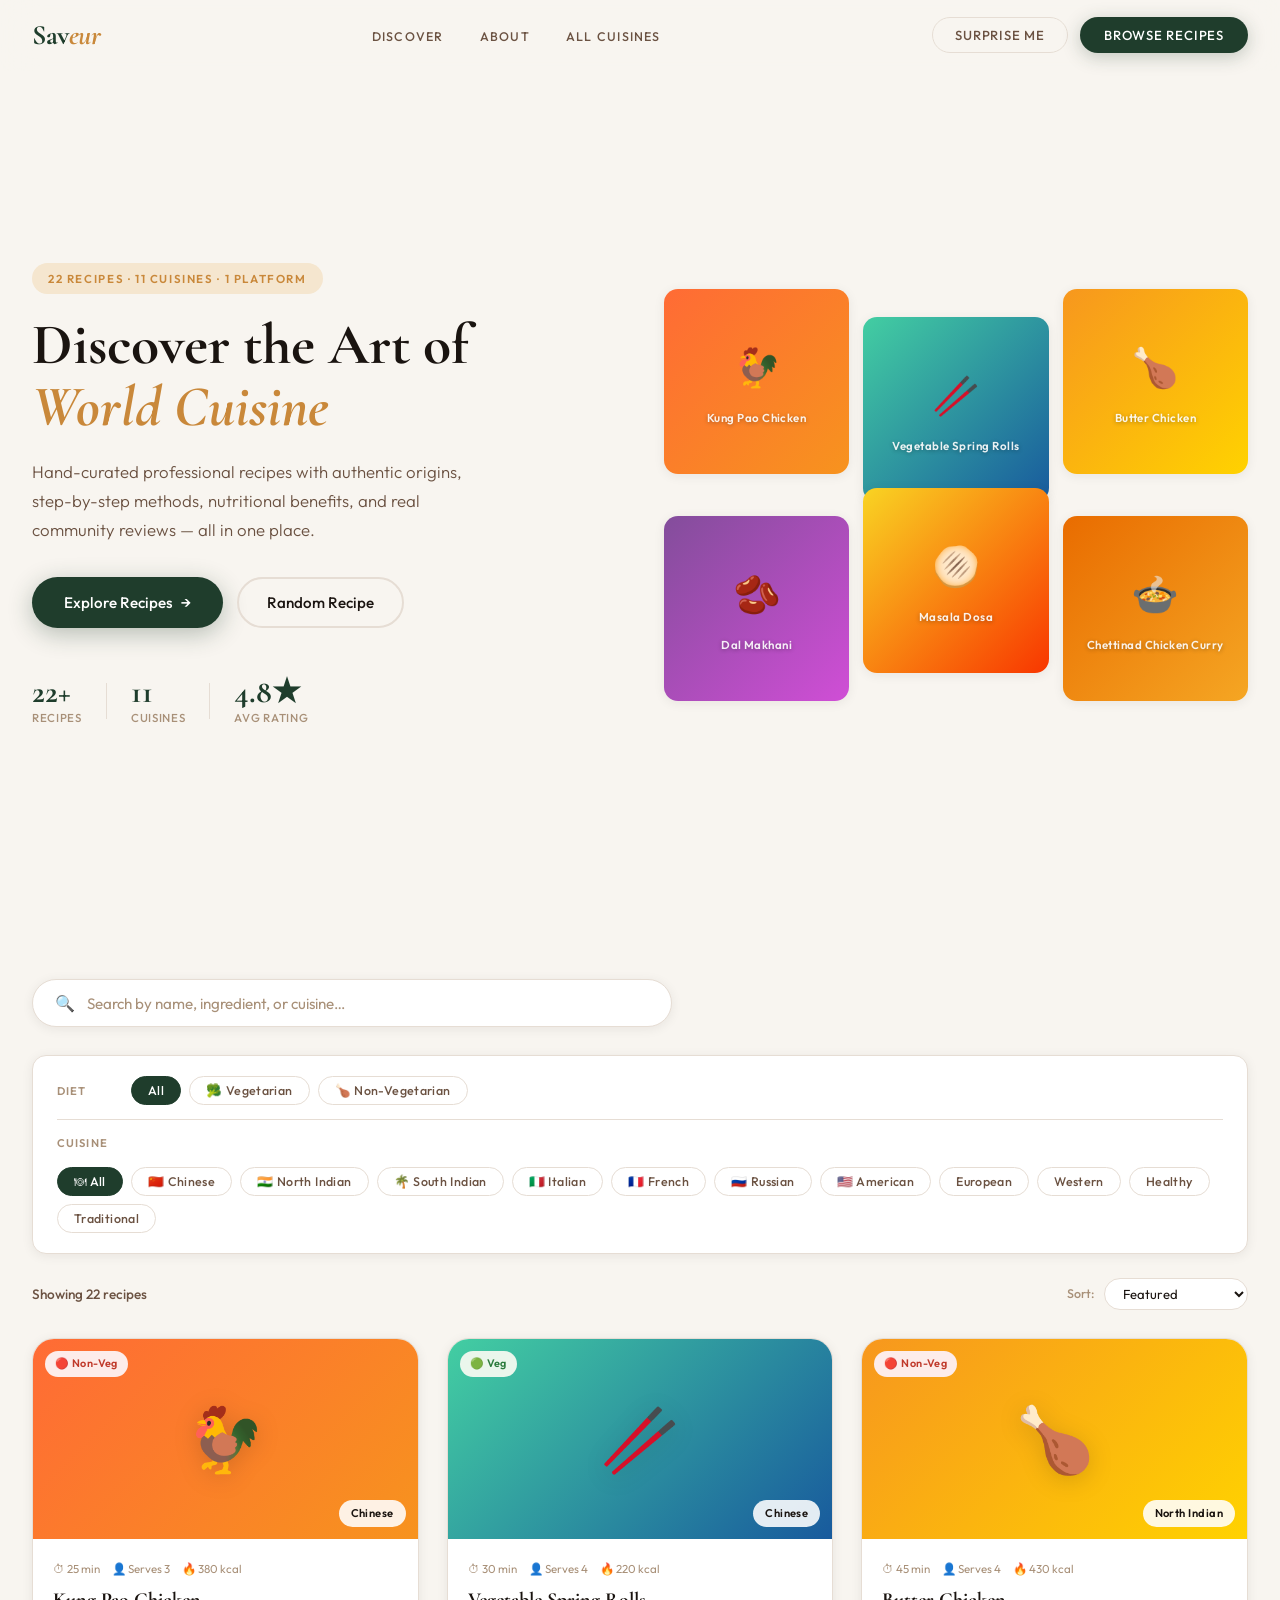
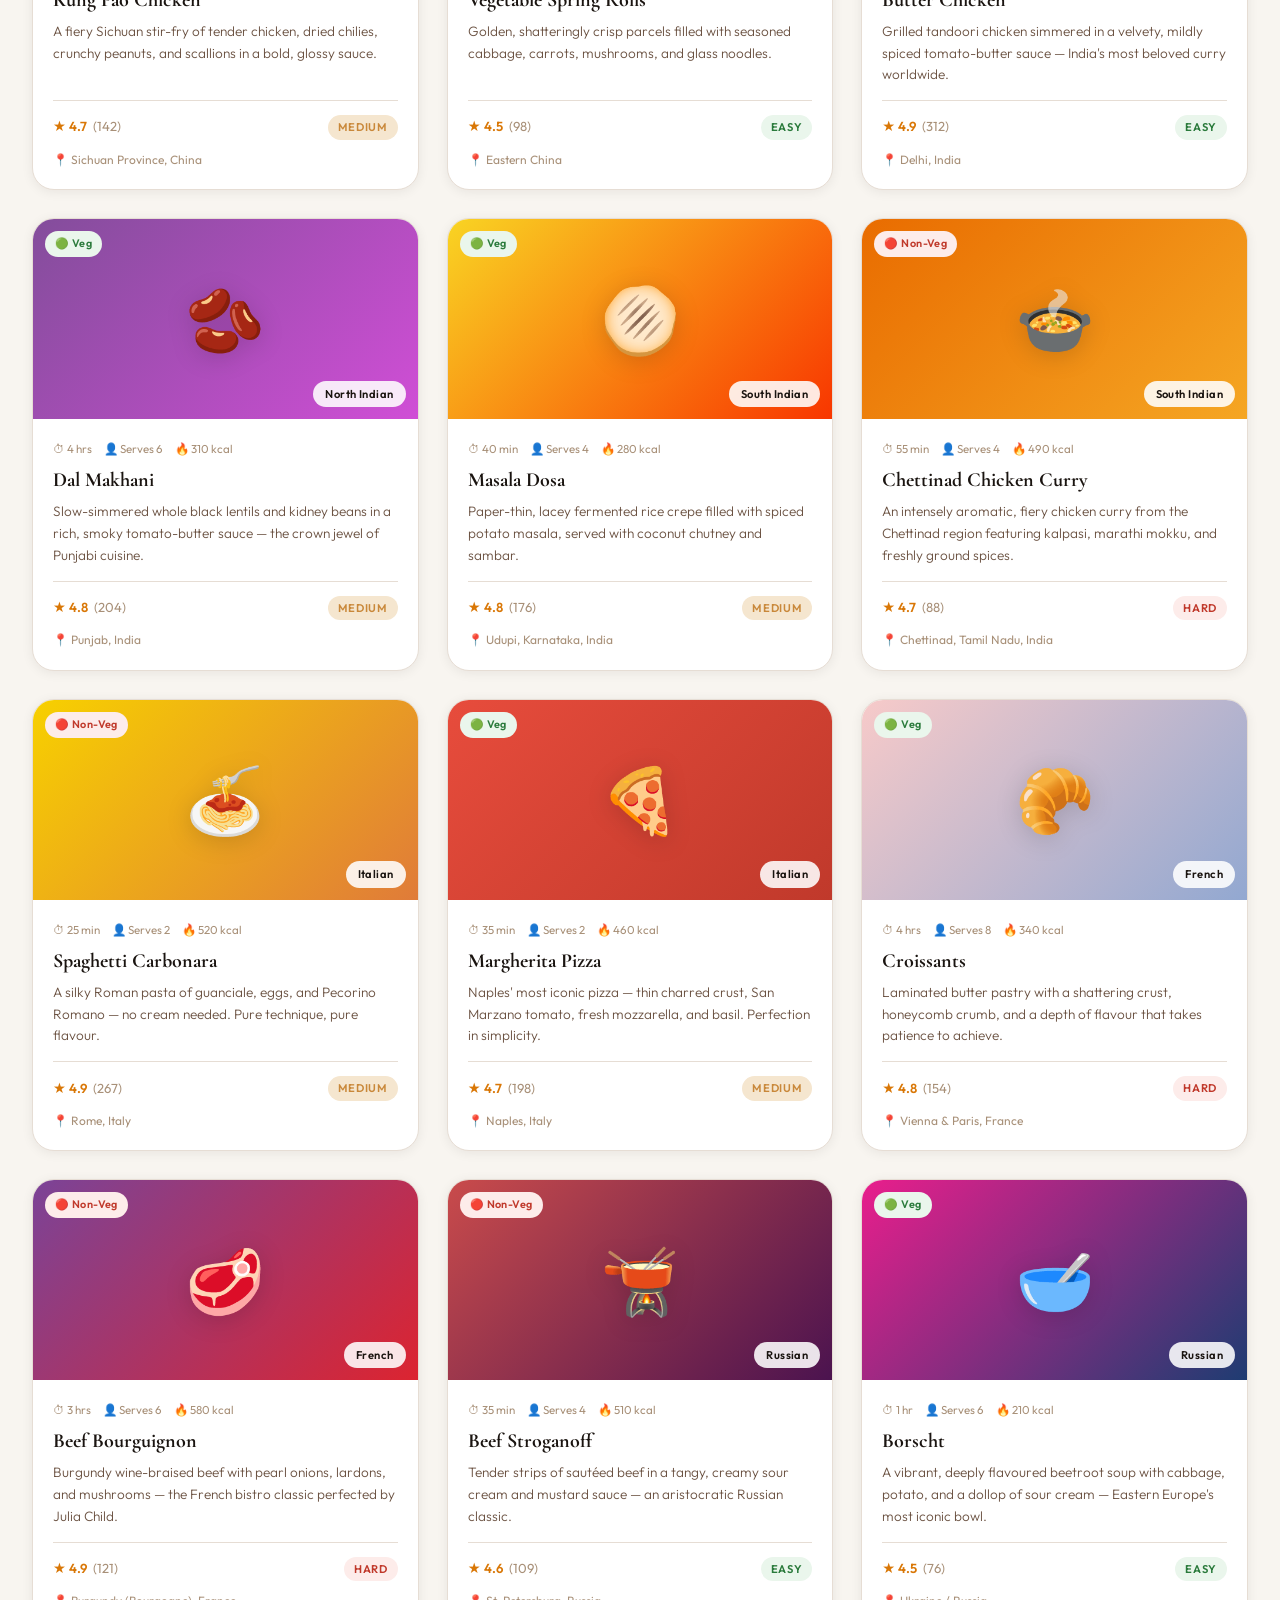
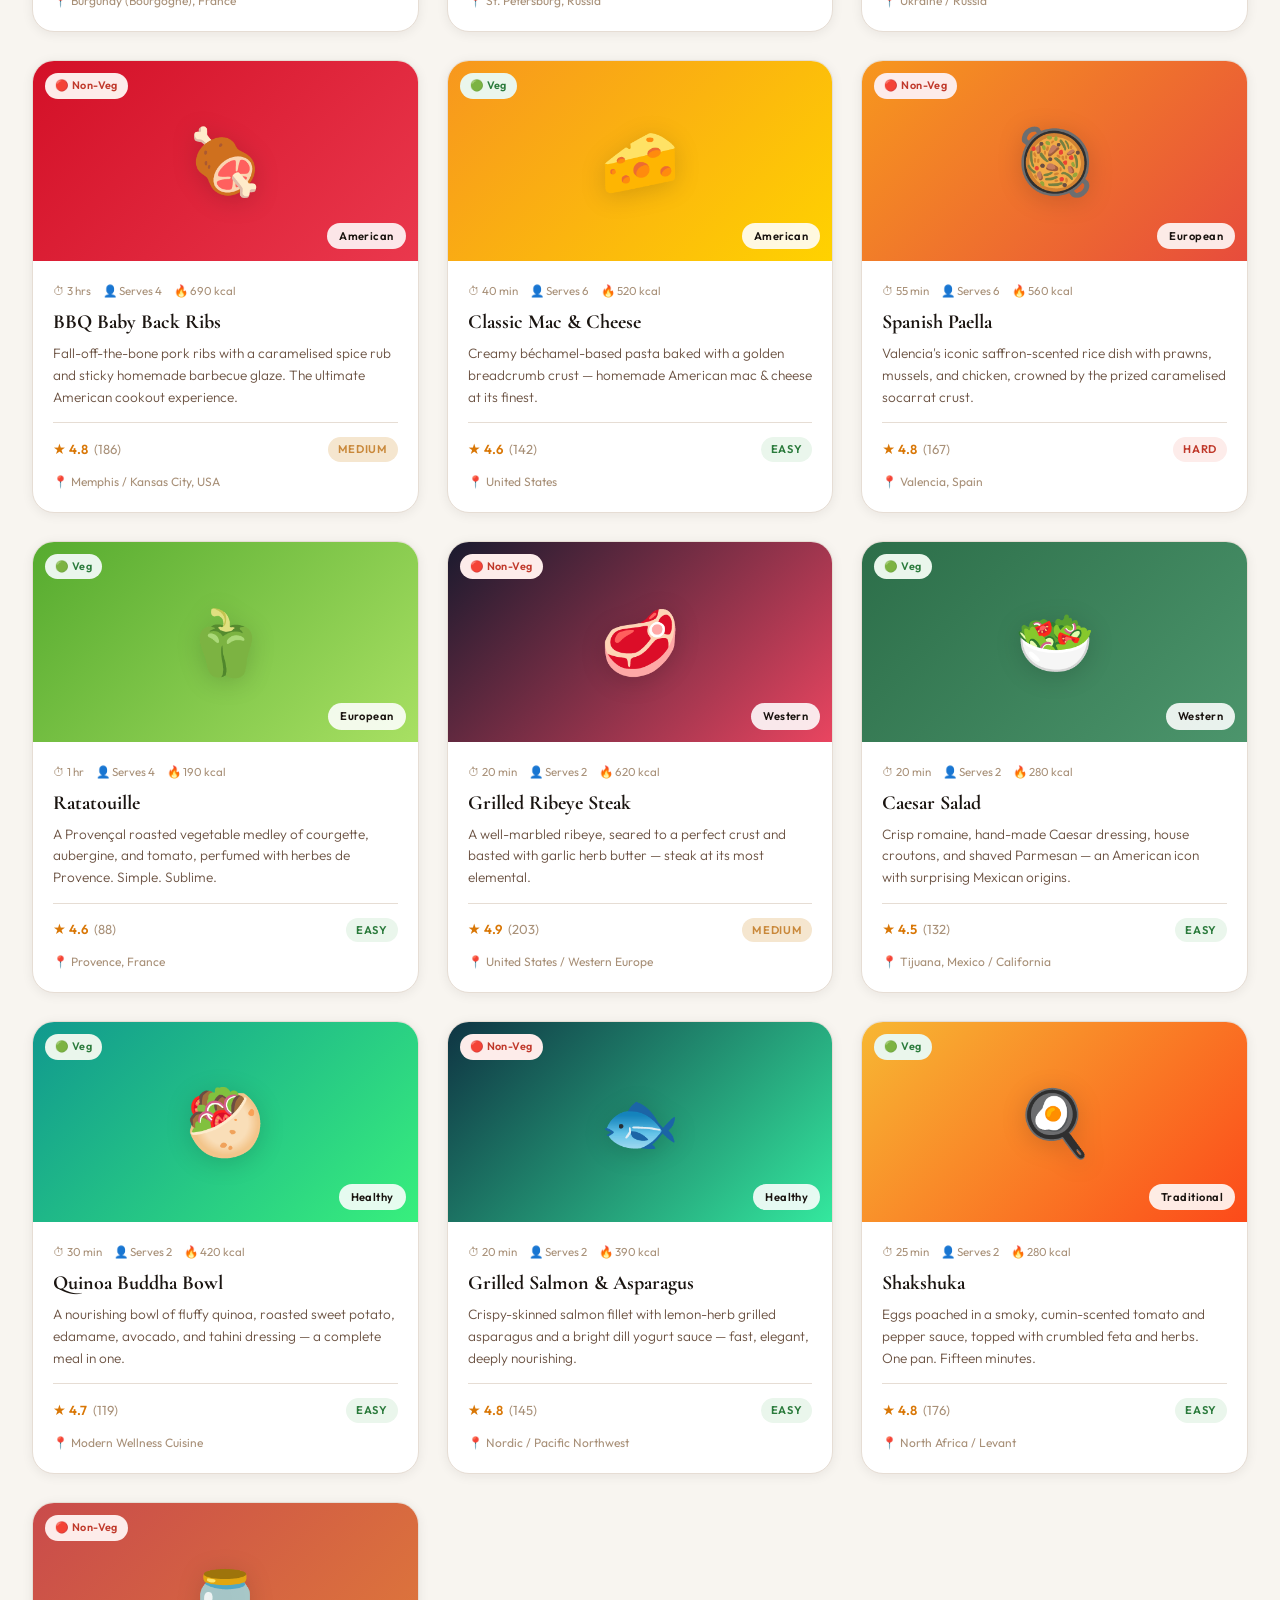
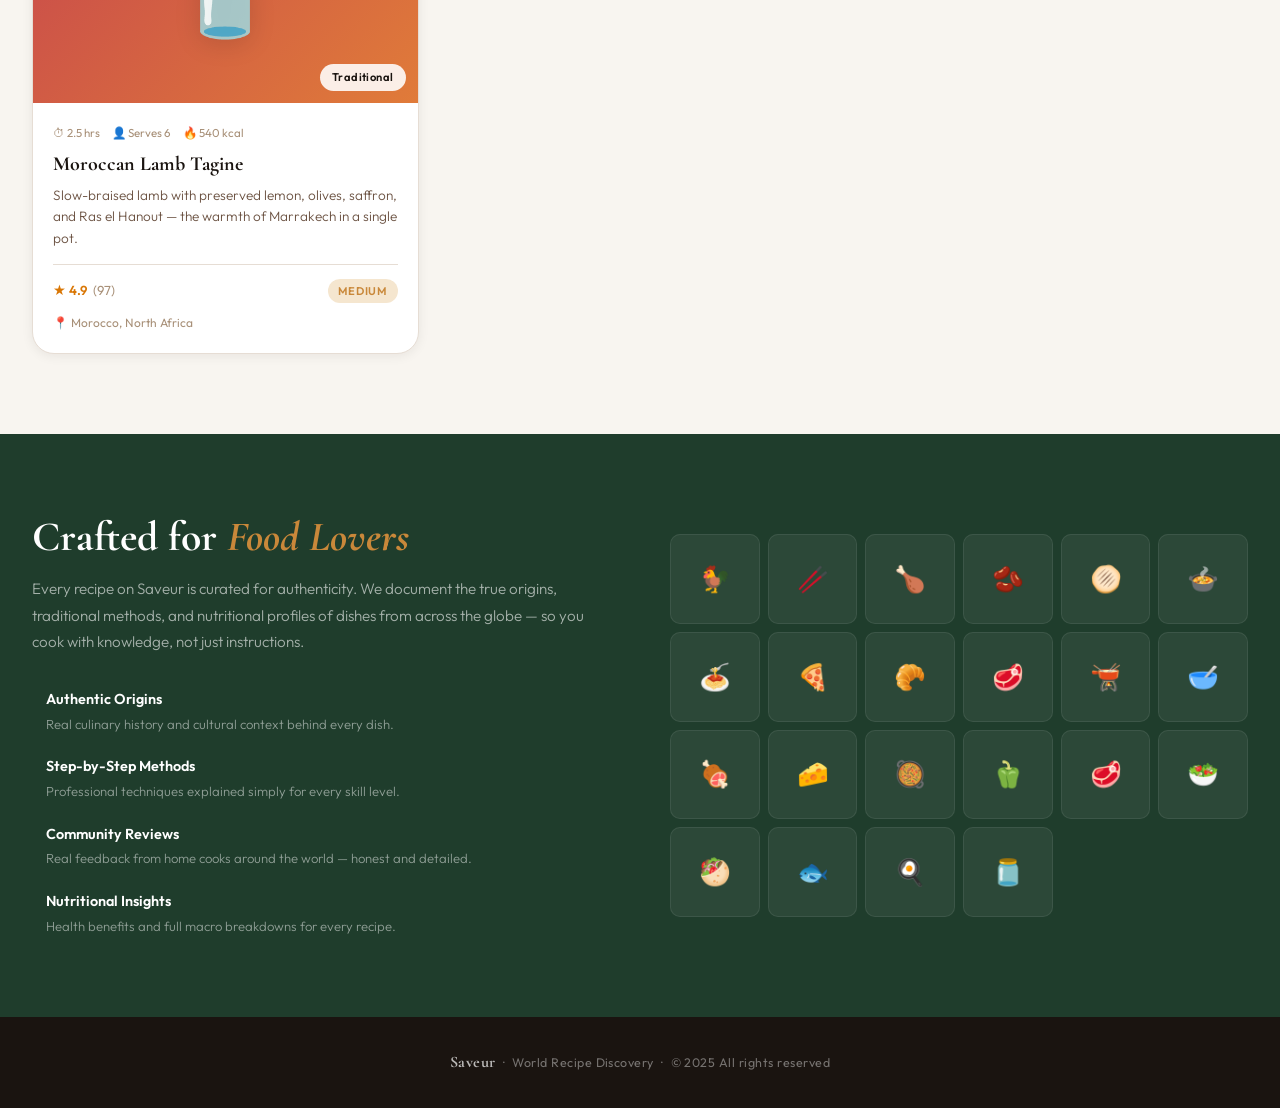
==== index.html @ d45f9a41 "all in one" ====
<!DOCTYPE html>
<html lang="en">
<head>
  <meta charset="UTF-8">
  <meta name="viewport" content="width=device-width, initial-scale=1.0">
  <meta name="description" content="Saveur — Professional recipe discovery with authentic origins, ingredients, cooking methods, health benefits, and community reviews.">
  <title>Saveur — World Recipe Discovery</title>

  <!-- ── Google Fonts ───────────────────────────────────── -->
  <link rel="preconnect" href="https://fonts.googleapis.com">
  <link rel="preconnect" href="https://fonts.gstatic.com" crossorigin>
  <link href="https://fonts.googleapis.com/css2?family=Cormorant+Garamond:ital,wght@0,400;0,600;0,700;1,400;1,600&family=Outfit:wght@300;400;500;600&display=swap" rel="stylesheet">

  <!-- ── Stylesheet ─────────────────────────────────────── -->
  <link rel="stylesheet" href="styles.css">
</head>
<body>

  <!-- ════════════════════════════════════════════════════
       NAVIGATION
  ════════════════════════════════════════════════════ -->
  <nav class="navbar" id="navbar" role="navigation" aria-label="Main navigation">
    <div class="nav-inner">
      <a class="logo" href="#home" aria-label="Saveur home">Sav<em>eur</em></a>

      <ul class="nav-links" role="list">
        <li><a href="#discover">Discover</a></li>
        <li><a href="#about">About</a></li>
        <li><a href="#discover" onclick="App.resetFilters()">All Cuisines</a></li>
      </ul>

      <div class="nav-actions">
        <button class="btn-ghost" onclick="App.openRandom()" aria-label="Open a random recipe">
           Surprise Me
        </button>
        <button class="btn-primary"
          onclick="document.getElementById('discover').scrollIntoView({behavior:'smooth'})"
          aria-label="Browse recipes">
          Browse Recipes
        </button>
      </div>
    </div>
  </nav>

  <!-- ════════════════════════════════════════════════════
       HERO
  ════════════════════════════════════════════════════ -->
  <section class="hero" id="home" aria-label="Hero section">
    <div class="hero-content">
      <span class="hero-eyebrow"> 22 Recipes · 11 Cuisines · 1 Platform</span>

      <h1>
        Discover the Art of<br>
        <em>World Cuisine</em>
      </h1>

      <p>
        Hand-curated professional recipes with authentic origins, step-by-step
        methods, nutritional benefits, and real community reviews — all in one place.
      </p>

      <div class="hero-actions">
        <button class="btn-hero-primary"
          onclick="document.getElementById('discover').scrollIntoView({behavior:'smooth'})">
          Explore Recipes <span aria-hidden="true">→</span>
        </button>
        <button class="btn-hero-ghost" onclick="App.openRandom()">
          Random Recipe 
        </button>
      </div>

      <div class="hero-stats" role="list" aria-label="Site statistics">
        <div class="hstat" role="listitem">
          <span class="hstat-n">22+</span>
          <span class="hstat-l">Recipes</span>
        </div>
        <div class="hstat-div" aria-hidden="true"></div>
        <div class="hstat" role="listitem">
          <span class="hstat-n">11</span>
          <span class="hstat-l">Cuisines</span>
        </div>
        <div class="hstat-div" aria-hidden="true"></div>
        <div class="hstat" role="listitem">
          <span class="hstat-n">4.8★</span>
          <span class="hstat-l">Avg Rating</span>
        </div>
      </div>
    </div>

    <!-- Animated card grid (populated by app.js) -->
    <div class="hero-visual" aria-hidden="true">
      <div class="hero-grid" id="heroGrid"></div>
    </div>
  </section>

  <!-- ════════════════════════════════════════════════════
       DISCOVER (Search + Filters + Grid)
  ════════════════════════════════════════════════════ -->
  <section class="discover-section" id="discover" aria-label="Recipe discovery">
    <div class="container">

      <!-- Search bar -->
      <div class="search-wrapper" role="search">
        <div class="search-box">
          <span class="search-icon" aria-hidden="true">🔍</span>
          <input
            type="search"
            id="searchInput"
            placeholder="Search by name, ingredient, or cuisine…"
            aria-label="Search recipes"
            oninput="App.filterRecipes()"
            autocomplete="off">
          <button
            class="search-clear"
            id="searchClear"
            onclick="App.clearSearch()"
            aria-label="Clear search"
            style="display:none">✕</button>
        </div>
      </div>

      <!-- Filter panel -->
      <div class="filter-section" role="group" aria-label="Recipe filters">

        <!-- Diet filter -->
        <div class="filter-row">
          <span class="filter-label" id="diet-label">Diet</span>
          <div class="filter-chips" id="dietChips" role="group" aria-labelledby="diet-label">
            <button class="chip active"      data-diet="all"     onclick="App.setDiet(this)"   aria-pressed="true">All</button>
            <button class="chip veg-chip"    data-diet="veg"     onclick="App.setDiet(this)"   aria-pressed="false">🥦 Vegetarian</button>
            <button class="chip nonveg-chip" data-diet="non-veg" onclick="App.setDiet(this)"   aria-pressed="false">🍗 Non-Vegetarian</button>
          </div>
        </div>

        <!-- Cuisine filter -->
        <div class="filter-row">
          <span class="filter-label" id="cuisine-label">Cuisine</span>
          <div class="filter-chips" id="cuisineChips" role="group" aria-labelledby="cuisine-label">
            <button class="chip active" data-cuisine="all"         onclick="App.setCuisine(this)" aria-pressed="true">🍽 All</button>
            <button class="chip"        data-cuisine="Chinese"      onclick="App.setCuisine(this)">🇨🇳 Chinese</button>
            <button class="chip"        data-cuisine="North Indian" onclick="App.setCuisine(this)">🇮🇳 North Indian</button>
            <button class="chip"        data-cuisine="South Indian" onclick="App.setCuisine(this)">🌴 South Indian</button>
            <button class="chip"        data-cuisine="Italian"      onclick="App.setCuisine(this)">🇮🇹 Italian</button>
            <button class="chip"        data-cuisine="French"       onclick="App.setCuisine(this)">🇫🇷 French</button>
            <button class="chip"        data-cuisine="Russian"      onclick="App.setCuisine(this)">🇷🇺 Russian</button>
            <button class="chip"        data-cuisine="American"     onclick="App.setCuisine(this)">🇺🇸 American</button>
            <button class="chip"        data-cuisine="European"     onclick="App.setCuisine(this)"> European</button>
            <button class="chip"        data-cuisine="Western"      onclick="App.setCuisine(this)"> Western</button>
            <button class="chip"        data-cuisine="Healthy"      onclick="App.setCuisine(this)"> Healthy</button>
            <button class="chip"        data-cuisine="Traditional"  onclick="App.setCuisine(this)"> Traditional</button>
          </div>
        </div>

      </div><!-- /filter-section -->

      <!-- Results bar -->
      <div class="results-bar">
        <span id="resultsCount" aria-live="polite">Showing 22 recipes</span>
        <div class="sort-row">
          <label for="sortSelect">Sort:</label>
          <select id="sortSelect" onchange="App.filterRecipes()" aria-label="Sort recipes">
            <option value="default"> Featured</option>
            <option value="rating"> Highest Rated</option>
            <option value="time"> Quickest First</option>
            <option value="calories"> Lowest Calories</option>
          </select>
        </div>
      </div>

      <!-- Recipe grid (populated by app.js) -->
      <div class="recipe-grid" id="recipeGrid" role="list" aria-label="Recipe cards"></div>

      <!-- No results state -->
      <div class="no-results" id="noResults" style="display:none" role="status" aria-live="polite">
        <span aria-hidden="true"></span>
        <h3>No recipes found</h3>
        <p>Try adjusting your filters or search term.</p>
        <button class="btn-primary" onclick="App.resetFilters()">Reset Filters</button>
      </div>

    </div><!-- /container -->
  </section>

  <!-- ════════════════════════════════════════════════════
       ABOUT STRIP
  ════════════════════════════════════════════════════ -->
  <section class="about-strip" id="about" aria-label="About Saveur">
    <div class="container about-inner">
      <div class="about-text">
        <h2>Crafted for <em>Food Lovers</em></h2>
        <p>
          Every recipe on Saveur is curated for authenticity. We document the true origins,
          traditional methods, and nutritional profiles of dishes from across the globe —
          so you cook with knowledge, not just instructions.
        </p>
        <div class="about-points" role="list">
          <div class="ap" role="listitem">
            <span aria-hidden="true"></span>
            <div>
              <strong>Authentic Origins</strong>
              <p>Real culinary history and cultural context behind every dish.</p>
            </div>
          </div>
          <div class="ap" role="listitem">
            <span aria-hidden="true"></span>
            <div>
              <strong>Step-by-Step Methods</strong>
              <p>Professional techniques explained simply for every skill level.</p>
            </div>
          </div>
          <div class="ap" role="listitem">
            <span aria-hidden="true"></span>
            <div>
              <strong>Community Reviews</strong>
              <p>Real feedback from home cooks around the world — honest and detailed.</p>
            </div>
          </div>
          <div class="ap" role="listitem">
            <span aria-hidden="true"></span>
            <div>
              <strong>Nutritional Insights</strong>
              <p>Health benefits and full macro breakdowns for every recipe.</p>
            </div>
          </div>
        </div>
      </div>

      <!-- Emoji mosaic (populated by app.js) -->
      <div class="about-emojis" aria-hidden="true">
        <div class="emoji-mosaic" id="emojiMosaic"></div>
      </div>
    </div>
  </section>

  <!-- ════════════════════════════════════════════════════
       FOOTER
  ════════════════════════════════════════════════════ -->
  <footer role="contentinfo">
    <strong>Saveur</strong> &nbsp;·&nbsp;
    World Recipe Discovery &nbsp;·&nbsp;
    <span>© 2025 All rights reserved</span>
  </footer>

  <!-- ════════════════════════════════════════════════════
       RECIPE MODAL OVERLAY
  ════════════════════════════════════════════════════ -->
  <div class="overlay" id="overlay" role="dialog" aria-modal="true" aria-label="Recipe detail">
    <div class="modal" id="modal">
      <div id="modalInner"></div>
    </div>
  </div>

  <!-- Toast notification -->
  <div class="toast" id="toast" role="alert" aria-live="assertive"></div>

  <!-- ════════════════════════════════════════════════════
       SCRIPTS  (order matters: data → reviews → app)
  ════════════════════════════════════════════════════ -->
  <script src="data.js"></script>
  <script src="reviews.js"></script>
  <script src="app.js"></script>

</body>
</html>
---- styles.css ----
/* ═══════════════════════════════════════════════════════════
   SAVEUR  ·  styles.css
   Theme: Luxury Editorial · Forest Green + Amber + Warm White
   ═══════════════════════════════════════════════════════════ */

/* ── 1. TOKENS & RESET ──────────────────────────────────── */
@import url('https://fonts.googleapis.com/css2?family=Cormorant+Garamond:ital,wght@0,400;0,600;0,700;1,400;1,600&family=Outfit:wght@300;400;500;600&display=swap');

*, *::before, *::after { box-sizing: border-box; margin: 0; padding: 0; }

:root {
  /* palette */
  --bg:          #f8f5f0;
  --surface:     #ffffff;
  --border:      #e6ddd4;
  --text:        #1a1410;
  --text-mid:    #6b5242;
  --text-light:  #a89078;
  --primary:     #1f3d2c;
  --primary-lt:  #2e5c40;
  --accent:      #c9883a;
  --accent-lt:   #f5e6cf;
  --veg:         #2a7a3b;
  --veg-bg:      #eaf6ec;
  --nonveg:      #c0392b;
  --nonveg-bg:   #fdecea;
  --red:         #dc2626;
  --amber:       #d97706;
  --success:     #16a34a;
  --overlay:     rgba(10, 8, 5, 0.7);

  /* typography */
  --ff-head:  'Cormorant Garamond', Georgia, serif;
  --ff-body:  'Outfit', system-ui, sans-serif;

  /* spacing */
  --radius-sm: 8px;
  --radius:    14px;
  --radius-lg: 22px;
  --shadow-sm: 0 2px 12px rgba(30,16,8,.07);
  --shadow:    0 8px 36px rgba(30,16,8,.11);
  --shadow-lg: 0 24px 64px rgba(30,16,8,.18);
}

html { scroll-behavior: smooth; font-size: 16px; }

body {
  background: var(--bg);
  color: var(--text);
  font-family: var(--ff-body);
  font-weight: 400;
  line-height: 1.65;
  -webkit-font-smoothing: antialiased;
}

img { max-width: 100%; display: block; }
button { font-family: var(--ff-body); cursor: pointer; }
a { text-decoration: none; }
ul { list-style: none; }

/* scrollbar */
::-webkit-scrollbar { width: 6px; }
::-webkit-scrollbar-track { background: var(--bg); }
::-webkit-scrollbar-thumb { background: var(--border); border-radius: 6px; }
::-webkit-scrollbar-thumb:hover { background: var(--text-light); }

/* ── 2. NAVBAR ──────────────────────────────────────────── */
.navbar {
  position: sticky; top: 0; z-index: 500;
  background: rgba(248,245,240,.88);
  backdrop-filter: blur(18px);
  -webkit-backdrop-filter: blur(18px);
  border-bottom: 1px solid transparent;
  transition: border-color .3s, box-shadow .3s;
}
.navbar.scrolled {
  border-color: var(--border);
  box-shadow: var(--shadow-sm);
}
.nav-inner {
  max-width: 1320px; margin: 0 auto;
  display: flex; align-items: center; justify-content: space-between;
  padding: 0 32px; height: 70px;
}
.logo {
  font-family: var(--ff-head);
  font-size: 1.75rem; font-weight: 700;
  color: var(--primary); letter-spacing: -.5px;
}
.logo em { color: var(--accent); font-style: italic; }
.nav-links {
  display: flex; gap: 36px;
}
.nav-links a {
  font-size: .78rem; font-weight: 500;
  letter-spacing: .1em; text-transform: uppercase;
  color: var(--text-mid);
  transition: color .2s;
}
.nav-links a:hover { color: var(--primary); }
.nav-actions { display: flex; gap: 12px; align-items: center; }

/* ── 3. BUTTONS ─────────────────────────────────────────── */
.btn-primary {
  background: var(--primary); color: #fff;
  border: none; border-radius: 50px;
  padding: 10px 24px;
  font-size: .82rem; font-weight: 500;
  letter-spacing: .06em; text-transform: uppercase;
  transition: background .2s, transform .15s, box-shadow .2s;
  box-shadow: 0 4px 18px rgba(31,61,44,.25);
}
.btn-primary:hover {
  background: var(--primary-lt);
  transform: translateY(-2px);
  box-shadow: 0 8px 24px rgba(31,61,44,.30);
}
.btn-ghost {
  background: transparent; color: var(--text-mid);
  border: 1.5px solid var(--border); border-radius: 50px;
  padding: 9px 22px;
  font-size: .82rem; font-weight: 500;
  letter-spacing: .06em; text-transform: uppercase;
  transition: all .2s;
}
.btn-ghost:hover { border-color: var(--primary); color: var(--primary); }
.btn-outline-green {
  background: transparent; color: var(--primary);
  border: 2px solid var(--primary); border-radius: 50px;
  padding: 12px 28px; font-size: .9rem; font-weight: 500;
  transition: all .2s;
}
.btn-outline-green:hover { background: var(--primary); color: #fff; }

/* ── 4. HERO ────────────────────────────────────────────── */
.hero {
  min-height: 92vh;
  display: grid;
  grid-template-columns: 1fr 1fr;
  align-items: center;
  gap: 48px;
  max-width: 1320px; margin: 0 auto;
  padding: 80px 32px 60px;
}
.hero-eyebrow {
  display: inline-block;
  background: var(--accent-lt); color: var(--accent);
  font-size: .72rem; font-weight: 600;
  letter-spacing: .14em; text-transform: uppercase;
  padding: 6px 16px; border-radius: 50px;
  margin-bottom: 20px;
}
.hero-content h1 {
  font-family: var(--ff-head);
  font-size: clamp(2.8rem, 4.5vw, 4.5rem);
  font-weight: 700; line-height: 1.08;
  color: var(--text);
  margin-bottom: 18px;
}
.hero-content h1 em { color: var(--accent); font-style: italic; }
.hero-content > p {
  font-size: 1.05rem; color: var(--text-mid);
  font-weight: 300; max-width: 460px;
  margin-bottom: 32px; line-height: 1.75;
}
.hero-actions { display: flex; gap: 14px; flex-wrap: wrap; margin-bottom: 48px; }
.btn-hero-primary {
  background: var(--primary); color: #fff;
  border: none; border-radius: 50px;
  padding: 15px 32px; font-size: .95rem; font-weight: 500;
  display: flex; align-items: center; gap: 8px;
  transition: all .2s;
  box-shadow: 0 6px 24px rgba(31,61,44,.30);
}
.btn-hero-primary:hover {
  background: var(--primary-lt);
  transform: translateY(-2px);
  box-shadow: 0 12px 30px rgba(31,61,44,.35);
}
.btn-hero-ghost {
  background: transparent; color: var(--text);
  border: 2px solid var(--border); border-radius: 50px;
  padding: 14px 28px; font-size: .95rem; font-weight: 500;
  transition: all .2s;
}
.btn-hero-ghost:hover { border-color: var(--primary); color: var(--primary); }
.hero-stats {
  display: flex; align-items: center; gap: 24px;
}
.hstat { display: flex; flex-direction: column; }
.hstat-n {
  font-family: var(--ff-head);
  font-size: 2rem; font-weight: 700; color: var(--primary);
  line-height: 1;
}
.hstat-l { font-size: .72rem; color: var(--text-light); font-weight: 500; letter-spacing: .06em; text-transform: uppercase; }
.hstat-div { width: 1px; height: 36px; background: var(--border); }

/* Hero Visual Grid */
.hero-visual { position: relative; }
.hero-grid {
  display: grid;
  grid-template-columns: repeat(3, 1fr);
  gap: 14px;
}
.hgrid-card {
  border-radius: var(--radius);
  aspect-ratio: 1;
  display: flex; flex-direction: column;
  align-items: center; justify-content: center;
  gap: 8px; cursor: pointer;
  transition: transform .25s, box-shadow .25s;
  box-shadow: var(--shadow-sm);
  overflow: hidden;
  position: relative;
}
.hgrid-card:hover { transform: translateY(-5px) scale(1.02); box-shadow: var(--shadow); }
.hgrid-card:nth-child(2) { margin-top: 28px; }
.hgrid-card:nth-child(5) { margin-top: -28px; }
.hgrid-emoji { font-size: 2.4rem; }
.hgrid-name {
  font-size: .72rem; font-weight: 600; color: rgba(255,255,255,.9);
  letter-spacing: .04em; text-align: center; padding: 0 8px;
  text-shadow: 0 1px 4px rgba(0,0,0,.3);
}

/* ── 5. DISCOVER SECTION ────────────────────────────────── */
.discover-section { padding: 80px 0; }
.container { max-width: 1320px; margin: 0 auto; padding: 0 32px; }
.section-head {
  display: flex; align-items: baseline; justify-content: space-between;
  margin-bottom: 40px;
}
.section-head h2 {
  font-family: var(--ff-head);
  font-size: 2.4rem; font-weight: 700; color: var(--text);
}
.section-head h2 span { color: var(--accent); }
.section-head a { font-size: .78rem; color: var(--accent); letter-spacing: .08em; text-transform: uppercase; font-weight: 500; }
.section-head a:hover { text-decoration: underline; }

/* ── 6. SEARCH ──────────────────────────────────────────── */
.search-wrapper { margin-bottom: 28px; }
.search-box {
  display: flex; align-items: center; gap: 12px;
  background: var(--surface);
  border: 1.5px solid var(--border);
  border-radius: 50px;
  padding: 10px 10px 10px 22px;
  box-shadow: var(--shadow-sm);
  transition: border-color .2s, box-shadow .2s;
  max-width: 640px;
}
.search-box:focus-within {
  border-color: var(--primary);
  box-shadow: 0 0 0 3px rgba(31,61,44,.1);
}
.search-icon { font-size: 1rem; flex-shrink: 0; }
.search-box input {
  flex: 1; border: none; outline: none; background: transparent;
  font-family: var(--ff-body); font-size: .95rem; color: var(--text);
}
.search-box input::placeholder { color: var(--text-light); }
.search-clear {
  background: var(--border); border: none; border-radius: 50%;
  width: 26px; height: 26px; font-size: .72rem; color: var(--text-mid);
  display: flex; align-items: center; justify-content: center;
  flex-shrink: 0; transition: background .15s;
}
.search-clear:hover { background: var(--accent-lt); color: var(--accent); }
.search-box button.search-btn {
  background: var(--primary); color: #fff;
  border: none; border-radius: 50px;
  padding: 9px 22px; font-size: .82rem; font-weight: 500;
  white-space: nowrap; flex-shrink: 0;
  transition: background .2s;
}
.search-box button.search-btn:hover { background: var(--primary-lt); }

/* ── 7. FILTER SECTION ──────────────────────────────────── */
.filter-section {
  background: var(--surface);
  border: 1px solid var(--border);
  border-radius: var(--radius);
  padding: 20px 24px;
  margin-bottom: 24px;
  box-shadow: var(--shadow-sm);
}
.filter-row {
  display: flex; align-items: center; gap: 14px;
  flex-wrap: wrap;
}
.filter-row + .filter-row {
  margin-top: 14px; padding-top: 14px;
  border-top: 1px solid var(--border);
}
.filter-label {
  font-size: .7rem; font-weight: 600;
  letter-spacing: .1em; text-transform: uppercase;
  color: var(--text-light); flex-shrink: 0; min-width: 60px;
}
.filter-chips { display: flex; flex-wrap: wrap; gap: 8px; }
.chip {
  background: transparent;
  border: 1.5px solid var(--border);
  color: var(--text-mid);
  border-radius: 50px;
  padding: 6px 16px;
  font-size: .78rem; font-weight: 500;
  letter-spacing: .03em;
  transition: all .18s; cursor: pointer;
  white-space: nowrap;
}
.chip:hover { border-color: var(--primary); color: var(--primary); }
.chip.active {
  background: var(--primary);
  border-color: var(--primary);
  color: #fff;
}
.chip.veg-chip.active { background: var(--veg); border-color: var(--veg); }
.chip.nonveg-chip.active { background: var(--nonveg); border-color: var(--nonveg); }

/* ── 8. RESULTS BAR ─────────────────────────────────────── */
.results-bar {
  display: flex; align-items: center; justify-content: space-between;
  margin-bottom: 28px; flex-wrap: wrap; gap: 12px;
}
#resultsCount {
  font-size: .85rem; color: var(--text-mid); font-weight: 500;
}
.sort-row {
  display: flex; align-items: center; gap: 10px;
}
.sort-row label { font-size: .78rem; color: var(--text-light); font-weight: 500; }
.sort-row select {
  font-family: var(--ff-body); font-size: .82rem; color: var(--text);
  background: var(--surface);
  border: 1.5px solid var(--border); border-radius: 50px;
  padding: 6px 14px; outline: none; cursor: pointer;
  transition: border-color .2s;
}
.sort-row select:focus { border-color: var(--primary); }

/* ── 9. RECIPE GRID ─────────────────────────────────────── */
.recipe-grid {
  display: grid;
  grid-template-columns: repeat(auto-fill, minmax(300px, 1fr));
  gap: 28px;
}

/* ── 10. RECIPE CARD ────────────────────────────────────── */
.recipe-card {
  background: var(--surface);
  border-radius: var(--radius-lg);
  overflow: hidden;
  box-shadow: var(--shadow-sm);
  cursor: pointer;
  display: flex; flex-direction: column;
  transition: transform .28s cubic-bezier(.25,.46,.45,.94), box-shadow .28s;
  border: 1px solid var(--border);
  outline: none;
}
.recipe-card:hover {
  transform: translateY(-8px);
  box-shadow: var(--shadow-lg);
}
.recipe-card:focus-visible { box-shadow: 0 0 0 3px var(--accent); }
.card-thumb {
  width: 100%; height: 200px;
  display: flex; align-items: center; justify-content: center;
  position: relative; overflow: hidden;
}
.card-emoji { font-size: 4rem; filter: drop-shadow(0 4px 12px rgba(0,0,0,.15)); }
.diet-badge {
  position: absolute; top: 12px; left: 12px;
  font-size: .68rem; font-weight: 600;
  letter-spacing: .04em; padding: 4px 10px;
  border-radius: 50px;
}
.diet-badge.veg { background: var(--veg-bg); color: var(--veg); }
.diet-badge.nonveg { background: var(--nonveg-bg); color: var(--nonveg); }
.diet-badge.large { font-size: .78rem; padding: 5px 14px; }
.card-cuisine {
  position: absolute; bottom: 12px; right: 12px;
  background: rgba(255,255,255,.88);
  border-radius: 50px; padding: 4px 12px;
  font-size: .7rem; font-weight: 600;
  color: var(--text); letter-spacing: .04em;
}
.card-content { padding: 20px; flex: 1; display: flex; flex-direction: column; }
.card-meta {
  display: flex; gap: 12px;
  font-size: .72rem; color: var(--text-light);
  margin-bottom: 10px; flex-wrap: wrap;
}
.card-meta span { display: flex; align-items: center; gap: 4px; }
.recipe-card h3 {
  font-family: var(--ff-head);
  font-size: 1.25rem; font-weight: 700;
  color: var(--text); margin-bottom: 8px;
  line-height: 1.25;
}
.card-desc {
  font-size: .85rem; color: var(--text-mid);
  font-weight: 300; line-height: 1.6;
  flex: 1; margin-bottom: 14px;
  display: -webkit-box;
  -webkit-line-clamp: 3;
  -webkit-box-orient: vertical;
  overflow: hidden;
}
.card-footer {
  display: flex; align-items: center; justify-content: space-between;
  padding-top: 14px; border-top: 1px solid var(--border);
}
.card-rating {
  font-size: .82rem; color: var(--amber); font-weight: 600;
}
.card-rating .stars { font-size: .9rem; }
.rating-count { color: var(--text-light); font-weight: 400; margin-left: 3px; }
.card-diff {
  font-size: .7rem; font-weight: 600;
  letter-spacing: .06em; text-transform: uppercase;
  padding: 3px 10px; border-radius: 50px;
}
.card-diff.diff-easy { background: #eaf6ec; color: var(--veg); }
.card-diff.diff-medium { background: var(--accent-lt); color: var(--accent); }
.card-diff.diff-hard { background: var(--nonveg-bg); color: var(--nonveg); }
.card-origin {
  margin-top: 10px;
  font-size: .75rem; color: var(--text-light); font-weight: 400;
}

/* ── 11. NO RESULTS ─────────────────────────────────────── */
.no-results {
  display: flex; flex-direction: column; align-items: center;
  justify-content: center; padding: 80px 20px;
  text-align: center; gap: 12px;
}
.no-results span { font-size: 3rem; }
.no-results h3 { font-family: var(--ff-head); font-size: 1.8rem; }
.no-results p { color: var(--text-mid); font-size: .9rem; margin-bottom: 8px; }

/* ── 12. ABOUT STRIP ────────────────────────────────────── */
.about-strip {
  background: var(--primary);
  padding: 80px 0;
}
.about-inner {
  display: grid; grid-template-columns: 1fr 1fr;
  align-items: center; gap: 60px;
}
.about-text h2 {
  font-family: var(--ff-head);
  font-size: 2.6rem; font-weight: 700;
  color: #fff; margin-bottom: 14px; line-height: 1.15;
}
.about-text h2 em { color: var(--accent); font-style: italic; }
.about-text > p { color: rgba(255,255,255,.6); font-size: .95rem; font-weight: 300; line-height: 1.75; margin-bottom: 32px; }
.about-points { display: flex; flex-direction: column; gap: 20px; }
.ap {
  display: flex; gap: 14px; align-items: flex-start;
}
.ap > span { font-size: 1.4rem; flex-shrink: 0; margin-top: 2px; }
.ap > div strong {
  display: block; color: #fff; font-size: .9rem; font-weight: 600; margin-bottom: 2px;
}
.ap > div p { color: rgba(255,255,255,.5); font-size: .82rem; font-weight: 300; }
.emoji-mosaic {
  display: grid; grid-template-columns: repeat(6, 1fr); gap: 8px;
}
.mosaic-item {
  aspect-ratio: 1;
  background: rgba(255,255,255,.06);
  border-radius: 10px;
  display: flex; align-items: center; justify-content: center;
  font-size: 1.6rem; cursor: pointer;
  transition: background .2s, transform .2s;
  border: 1px solid rgba(255,255,255,.08);
}
.mosaic-item:hover { background: rgba(255,255,255,.14); transform: scale(1.1); }

/* ── 13. MODAL OVERLAY ──────────────────────────────────── */
.overlay {
  display: none; position: fixed; inset: 0;
  background: var(--overlay); z-index: 900;
  align-items: flex-start; justify-content: center;
  overflow-y: auto; padding: 40px 20px;
}
.overlay.open { display: flex; }
.modal {
  background: var(--bg);
  border-radius: 24px;
  max-width: 860px; width: 100%;
  margin: auto;
  box-shadow: 0 40px 100px rgba(0,0,0,.4);
  animation: slideUp .35s cubic-bezier(.22,1,.36,1);
  overflow: hidden;
}
@keyframes slideUp {
  from { opacity: 0; transform: translateY(40px) scale(.97); }
  to   { opacity: 1; transform: translateY(0) scale(1); }
}

/* Modal hero banner */
.modal-hero {
  width: 100%; height: 220px;
  display: flex; align-items: center; justify-content: center;
  position: relative; overflow: hidden;
}
.modal-emoji { font-size: 6rem; filter: drop-shadow(0 6px 20px rgba(0,0,0,.2)); }
.modal-close {
  position: absolute; top: 16px; right: 16px;
  background: rgba(255,255,255,.88);
  border: none; border-radius: 50%;
  width: 38px; height: 38px; font-size: 1rem;
  display: flex; align-items: center; justify-content: center;
  box-shadow: var(--shadow-sm); cursor: pointer;
  transition: background .15s, transform .15s;
}
.modal-close:hover { background: #fff; transform: scale(1.08); }

/* Modal header */
.modal-header { padding: 24px 28px 0; }
.modal-title-row {
  display: flex; align-items: flex-start;
  justify-content: space-between; gap: 16px;
  margin-bottom: 12px; flex-wrap: wrap;
}
.modal-header h2 {
  font-family: var(--ff-head);
  font-size: 2rem; font-weight: 700; color: var(--text); line-height: 1.15;
}
.modal-chips {
  display: flex; flex-wrap: wrap; gap: 8px; margin-bottom: 4px;
}
.mchip {
  background: var(--bg);
  border: 1px solid var(--border);
  border-radius: 50px; padding: 4px 12px;
  font-size: .72rem; font-weight: 500; color: var(--text-mid);
}
.mchip.red { background: var(--nonveg-bg); color: var(--nonveg); border-color: var(--nonveg-bg); }
.mchip.green { background: var(--veg-bg); color: var(--veg); border-color: var(--veg-bg); }
.mchip.amber { background: var(--accent-lt); color: var(--accent); border-color: var(--accent-lt); }

/* Modal tabs */
.modal-tabs {
  display: flex; gap: 0;
  border-bottom: 2px solid var(--border);
  padding: 0 28px; margin-top: 16px;
  overflow-x: auto;
}
.modal-tabs::-webkit-scrollbar { height: 0; }
.tab-btn {
  background: none; border: none;
  font-family: var(--ff-body); font-size: .82rem;
  font-weight: 500; letter-spacing: .04em;
  color: var(--text-light); cursor: pointer;
  padding: 12px 18px; position: relative;
  white-space: nowrap;
  transition: color .2s;
}
.tab-btn::after {
  content: ''; position: absolute; bottom: -2px; left: 0; right: 0; height: 2px;
  background: var(--primary); border-radius: 2px 2px 0 0;
  opacity: 0; transition: opacity .2s;
}
.tab-btn.active { color: var(--primary); font-weight: 600; }
.tab-btn.active::after { opacity: 1; }
.tab-btn:hover { color: var(--primary); }
.tab-badge {
  background: var(--accent); color: #fff;
  font-size: .6rem; font-weight: 600;
  padding: 2px 6px; border-radius: 50px;
  margin-left: 5px; vertical-align: middle;
}

/* Modal tab content */
.modal-content { padding: 28px; min-height: 320px; }
.tab-intro {
  font-size: .88rem; color: var(--text-mid);
  margin-bottom: 22px; font-weight: 400;
}
.tab-desc {
  font-size: .95rem; color: var(--text-mid);
  line-height: 1.75; margin-bottom: 28px; font-weight: 300;
}

/* Nutrition grid */
.nutrition-grid {
  display: grid; grid-template-columns: repeat(4, 1fr); gap: 12px;
  margin-bottom: 28px;
}
.ncard {
  background: var(--surface); border: 1px solid var(--border);
  border-radius: var(--radius); padding: 16px 12px;
  text-align: center;
}
.nval {
  display: block;
  font-family: var(--ff-head); font-size: 1.6rem;
  font-weight: 700; color: var(--primary); margin-bottom: 4px;
}
.nlabel {
  font-size: .68rem; font-weight: 600;
  letter-spacing: .08em; text-transform: uppercase; color: var(--text-light);
}

/* Origin block */
.origin-block {
  background: var(--surface); border-left: 4px solid var(--accent);
  border-radius: 0 var(--radius) var(--radius) 0;
  padding: 20px 22px;
}
.origin-block h4 {
  font-family: var(--ff-head); font-size: 1.1rem;
  font-weight: 700; margin-bottom: 6px;
}
.origin-name {
  font-size: .78rem; font-weight: 600; color: var(--accent);
  letter-spacing: .06em; text-transform: uppercase;
  margin-bottom: 10px;
}
.origin-block p { font-size: .88rem; color: var(--text-mid); font-weight: 300; line-height: 1.75; }

/* Ingredients list */
.ingredients-list { display: flex; flex-direction: column; gap: 4px; }
.ing-item {
  display: flex; align-items: center; gap: 14px;
  background: var(--surface); border: 1px solid var(--border);
  border-radius: var(--radius-sm); padding: 12px 16px;
  transition: border-color .18s;
}
.ing-item:hover { border-color: var(--primary); }
.ing-num {
  width: 26px; height: 26px; flex-shrink: 0;
  background: var(--primary); color: #fff;
  border-radius: 50%; display: flex; align-items: center;
  justify-content: center; font-size: .7rem; font-weight: 600;
}
.ing-text { flex: 1; font-size: .88rem; color: var(--text); }
.ing-check {
  font-size: 1rem; color: var(--text-light); cursor: pointer;
  transition: color .15s; flex-shrink: 0; user-select: none;
}
.ing-check.checked { color: var(--veg); }
.ing-check.checked::before { content: '✓'; }

/* Steps list */
.steps-list { display: flex; flex-direction: column; gap: 12px; }
.step-item {
  display: flex; gap: 16px; align-items: flex-start;
  background: var(--surface); border-radius: var(--radius);
  padding: 16px;
  border: 1px solid var(--border);
  border-left: 4px solid var(--primary);
}
.step-num {
  width: 30px; height: 30px; flex-shrink: 0;
  background: var(--primary); color: #fff;
  border-radius: 50%; display: flex; align-items: center;
  justify-content: center; font-size: .78rem; font-weight: 700;
  margin-top: 1px;
}
.step-text { font-size: .9rem; color: var(--text-mid); font-weight: 300; line-height: 1.7; }

/* Benefits grid */
.benefits-grid {
  display: grid; grid-template-columns: 1fr 1fr; gap: 12px;
}
.benefit-card {
  background: #eaf6ec; border: 1px solid #c3e6cb;
  border-radius: var(--radius); padding: 16px;
  display: flex; gap: 12px; align-items: flex-start;
  font-size: .88rem; color: #1a4a27; line-height: 1.55;
}
.benefit-icon { font-size: 1.3rem; flex-shrink: 0; margin-top: 1px; }

/* ── 14. REVIEWS ────────────────────────────────────────── */
.reviews-wrap { display: flex; flex-direction: column; gap: 32px; }

/* Review form */
.review-form {
  background: var(--surface);
  border: 1px solid var(--border);
  border-radius: var(--radius-lg);
  padding: 28px;
}
.rev-title {
  font-family: var(--ff-head);
  font-size: 1.5rem; font-weight: 700;
  margin-bottom: 22px; color: var(--text);
}
.form-row { display: flex; flex-direction: column; gap: 16px; }
.form-row.two-col { flex-direction: row; }
.form-group { display: flex; flex-direction: column; gap: 7px; flex: 1; }
.form-group label {
  font-size: .75rem; font-weight: 600;
  letter-spacing: .07em; text-transform: uppercase;
  color: var(--text-light);
}
.req { color: var(--red); }
.form-group input,
.form-group select,
.form-group textarea {
  font-family: var(--ff-body); font-size: .9rem; color: var(--text);
  background: var(--bg); border: 1.5px solid var(--border);
  border-radius: var(--radius-sm); padding: 11px 14px;
  outline: none; width: 100%;
  transition: border-color .2s, box-shadow .2s;
}
.form-group input:focus,
.form-group select:focus,
.form-group textarea:focus {
  border-color: var(--primary);
  box-shadow: 0 0 0 3px rgba(31,61,44,.08);
}
.form-group textarea { resize: vertical; min-height: 110px; line-height: 1.6; }
.form-group input::placeholder,
.form-group textarea::placeholder { color: var(--text-light); }
.form-group + .form-group { margin-top: 16px; }
.form-row.two-col .form-group { margin-top: 0; }

/* Star picker */
.star-picker {
  display: flex; gap: 4px; align-items: center;
}
.star-input {
  font-size: 1.8rem; cursor: pointer; color: var(--border);
  transition: color .15s, transform .1s; user-select: none; line-height: 1;
}
.star-input:hover, .star-input.active { color: var(--amber); }
.star-input:hover { transform: scale(1.15); }

/* Char counter */
.char-count {
  font-size: .72rem; color: var(--text-light);
  text-align: right; margin-top: 4px;
}

/* Submit button */
.btn-submit-review {
  width: 100%; margin-top: 22px;
  background: var(--primary); color: #fff; border: none;
  border-radius: 50px; padding: 14px;
  font-size: .9rem; font-weight: 600;
  letter-spacing: .04em;
  transition: background .2s, transform .15s, box-shadow .2s;
  box-shadow: 0 4px 18px rgba(31,61,44,.22);
}
.btn-submit-review:hover {
  background: var(--primary-lt);
  transform: translateY(-2px);
  box-shadow: 0 8px 24px rgba(31,61,44,.28);
}

/* Divider */
.rev-divider {
  display: flex; align-items: center; gap: 14px;
  font-size: .72rem; font-weight: 600;
  letter-spacing: .1em; text-transform: uppercase; color: var(--text-light);
}
.rev-divider::before, .rev-divider::after {
  content: ''; flex: 1; height: 1px; background: var(--border);
}

/* Review summary */
.review-summary {
  background: var(--surface); border: 1px solid var(--border);
  border-radius: var(--radius-lg); padding: 24px;
  display: flex; gap: 28px; align-items: center;
  flex-wrap: wrap;
}
.rev-avg { text-align: center; flex-shrink: 0; }
.avg-num {
  display: block; font-family: var(--ff-head);
  font-size: 3rem; font-weight: 700; color: var(--primary); line-height: 1;
}
.avg-stars { font-size: 1.1rem; color: var(--amber); margin: 4px 0; }
.avg-count { font-size: .78rem; color: var(--text-light); }
.rev-dist { flex: 1; min-width: 180px; }
.dist-row {
  display: flex; align-items: center; gap: 10px;
  margin-bottom: 6px; font-size: .78rem; color: var(--text-mid);
}
.dist-row span:first-child { min-width: 22px; text-align: right; color: var(--amber); font-weight: 600; }
.dist-row span:last-child { min-width: 20px; color: var(--text-light); }
.dist-bar { flex: 1; height: 6px; background: var(--border); border-radius: 3px; overflow: hidden; }
.dist-fill { height: 100%; background: var(--amber); border-radius: 3px; transition: width .6s ease; }

/* No reviews */
.no-reviews {
  text-align: center; padding: 40px 20px;
  color: var(--text-light);
}
.no-reviews span { font-size: 2.5rem; display: block; margin-bottom: 10px; }
.no-reviews p { font-size: .9rem; }

/* Review list */
.review-list { display: flex; flex-direction: column; gap: 16px; }
.review-item {
  background: var(--surface); border: 1px solid var(--border);
  border-radius: var(--radius); padding: 20px;
  transition: border-color .18s;
}
.review-item:hover { border-color: var(--primary); }
.rev-header {
  display: flex; align-items: center; gap: 12px;
  margin-bottom: 10px;
}
.rev-avatar {
  width: 40px; height: 40px; flex-shrink: 0;
  background: var(--primary); color: #fff;
  border-radius: 50%; display: flex; align-items: center; justify-content: center;
  font-family: var(--ff-head); font-size: 1.1rem; font-weight: 700;
}
.rev-meta { flex: 1; }
.rev-name { display: block; font-size: .88rem; font-weight: 600; color: var(--text); }
.rev-date { display: block; font-size: .72rem; color: var(--text-light); }
.rev-stars { color: var(--amber); font-size: .9rem; letter-spacing: 1px; }
.rev-item-title {
  font-size: .92rem; font-weight: 600; color: var(--text);
  margin-bottom: 6px; font-family: var(--ff-head);
}
.rev-text { font-size: .88rem; color: var(--text-mid); line-height: 1.65; font-weight: 300; }
.rev-footer {
  display: flex; gap: 14px; margin-top: 12px;
  flex-wrap: wrap;
}
.rev-made, .rev-diff {
  font-size: .72rem; font-weight: 500; padding: 3px 10px;
  border-radius: 50px; letter-spacing: .03em;
}
.rev-made { background: var(--veg-bg); color: var(--veg); }
.rev-diff { background: var(--accent-lt); color: var(--accent); }

/* ── 15. TOAST ──────────────────────────────────────────── */
.toast {
  position: fixed; bottom: 28px; left: 50%;
  transform: translateX(-50%) translateY(80px);
  background: var(--text); color: #fff;
  padding: 12px 24px; border-radius: 50px;
  font-size: .85rem; font-weight: 500;
  box-shadow: var(--shadow-lg); z-index: 9999;
  pointer-events: none;
  transition: transform .35s cubic-bezier(.22,1,.36,1), opacity .35s;
  opacity: 0; white-space: nowrap;
}
.toast.show { transform: translateX(-50%) translateY(0); opacity: 1; }
.toast.success { background: var(--success); }
.toast.error { background: var(--red); }

/* ── 16. FOOTER ─────────────────────────────────────────── */
footer {
  background: var(--text); color: rgba(255,255,255,.4);
  padding: 32px; text-align: center;
  font-size: .78rem; letter-spacing: .04em;
}
footer strong { color: rgba(255,255,255,.7); font-family: var(--ff-head); font-size: 1rem; }

/* ── 17. RESPONSIVE ─────────────────────────────────────── */
@media (max-width: 1024px) {
  .hero { grid-template-columns: 1fr; padding: 60px 24px 40px; }
  .hero-visual { display: none; }
  .hero-content h1 { font-size: clamp(2.4rem, 6vw, 3.5rem); }
  .about-inner { grid-template-columns: 1fr; }
  .about-emojis { display: none; }
  .nutrition-grid { grid-template-columns: repeat(2, 1fr); }
}
@media (max-width: 768px) {
  .nav-inner { padding: 0 20px; }
  .nav-links { display: none; }
  .container { padding: 0 20px; }
  .discover-section { padding: 48px 0; }
  .filter-row { flex-direction: column; align-items: flex-start; }
  .filter-label { min-width: auto; }
  .benefits-grid { grid-template-columns: 1fr; }
  .form-row.two-col { flex-direction: column; }
  .modal-content { padding: 20px; }
  .modal-header { padding: 20px 20px 0; }
  .modal-tabs { padding: 0 16px; }
  .review-summary { flex-direction: column; }
  footer { padding: 24px 20px; }
}
@media (max-width: 480px) {
  .hero-actions { flex-direction: column; }
  .btn-hero-primary, .btn-hero-ghost { width: 100%; justify-content: center; }
  .recipe-grid { grid-template-columns: 1fr; }
  .modal { border-radius: 16px 16px 0 0; margin-bottom: 0; }
  .overlay { padding: 60px 0 0; align-items: flex-end; }
  .nutrition-grid { grid-template-columns: repeat(2,1fr); }
}
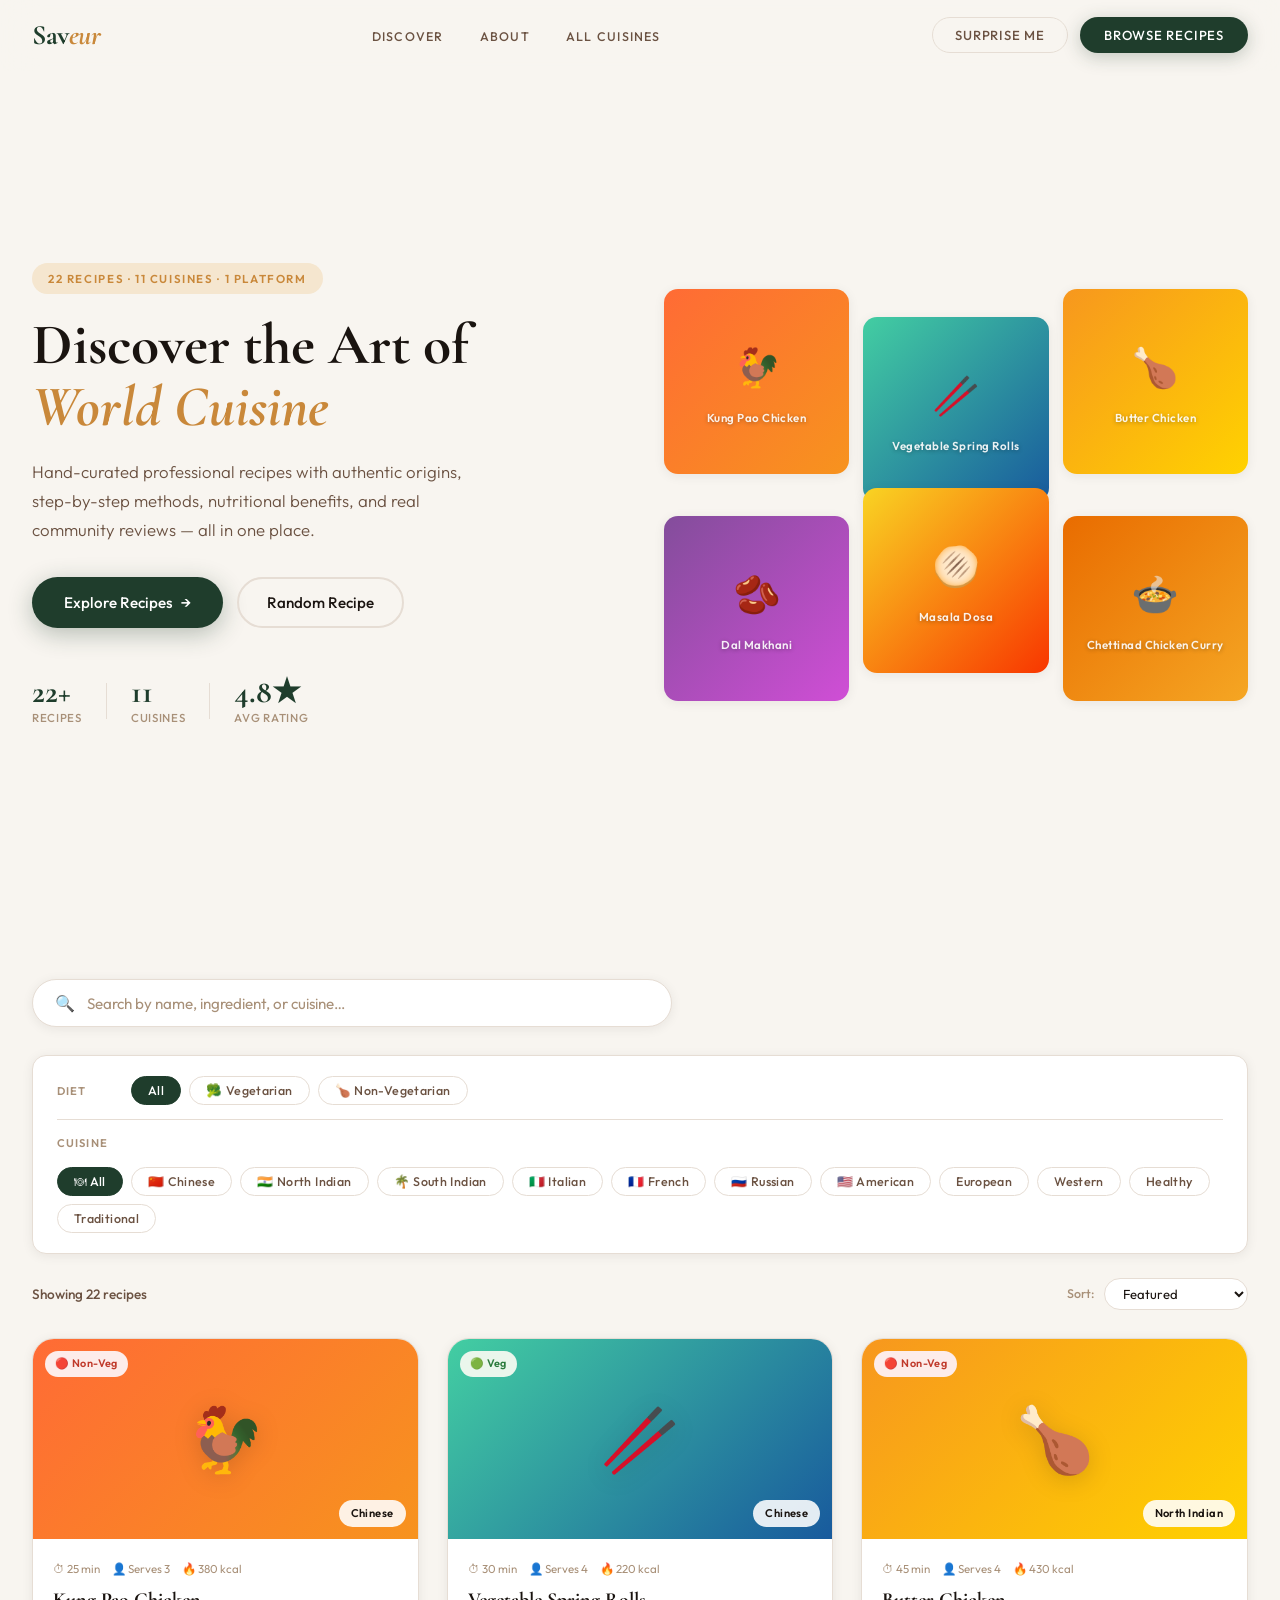
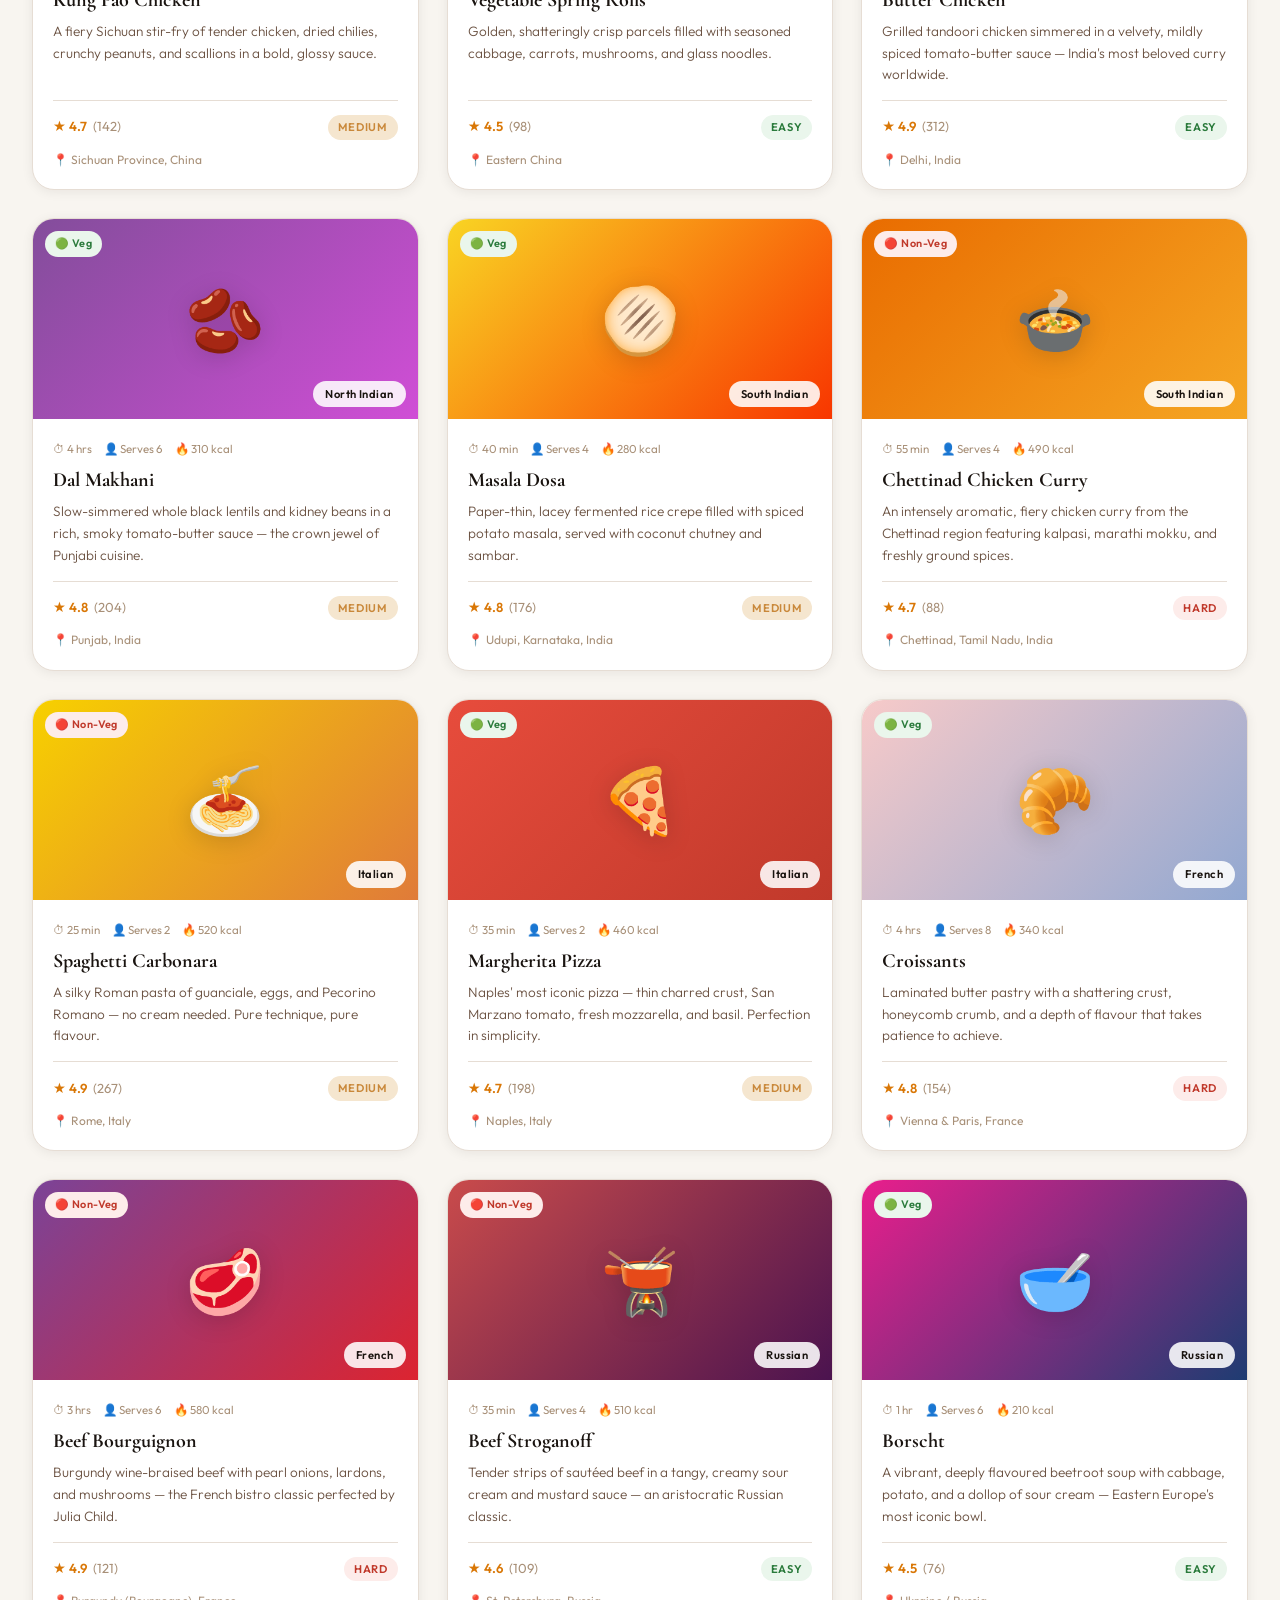
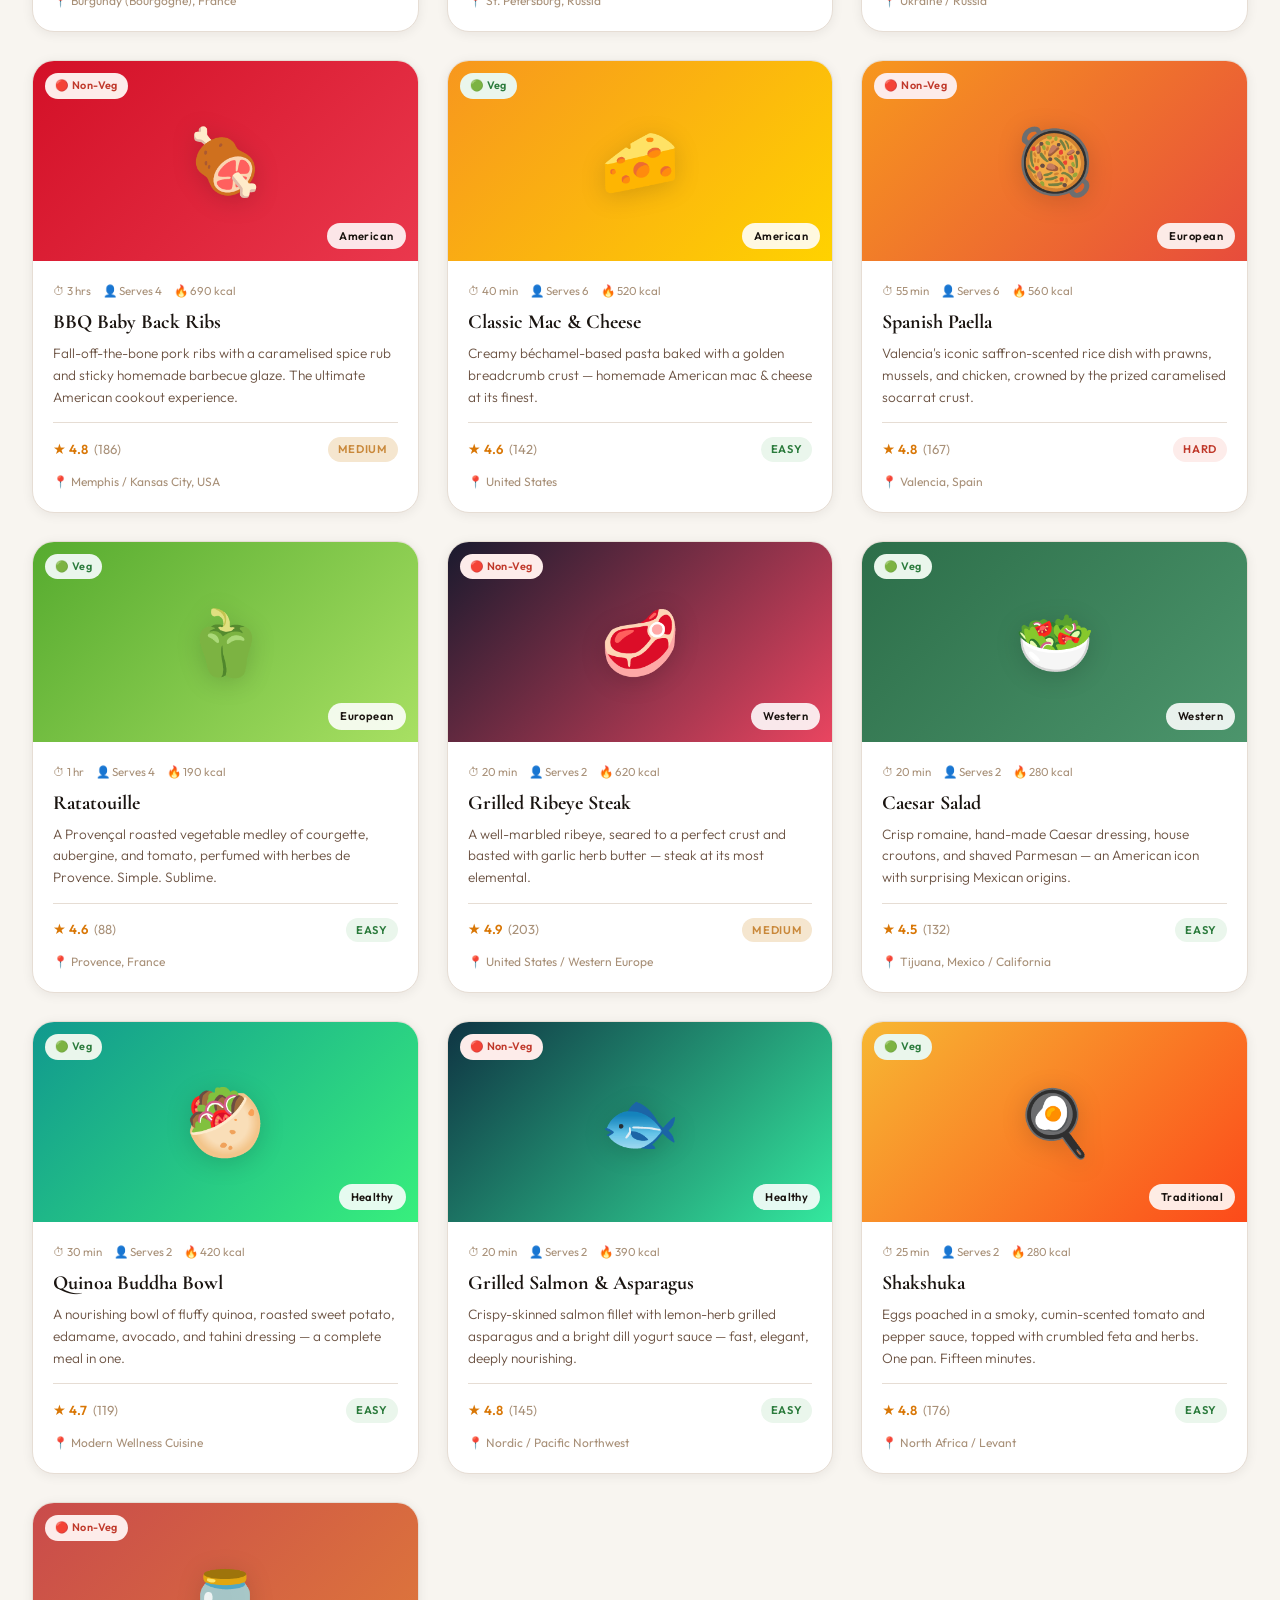
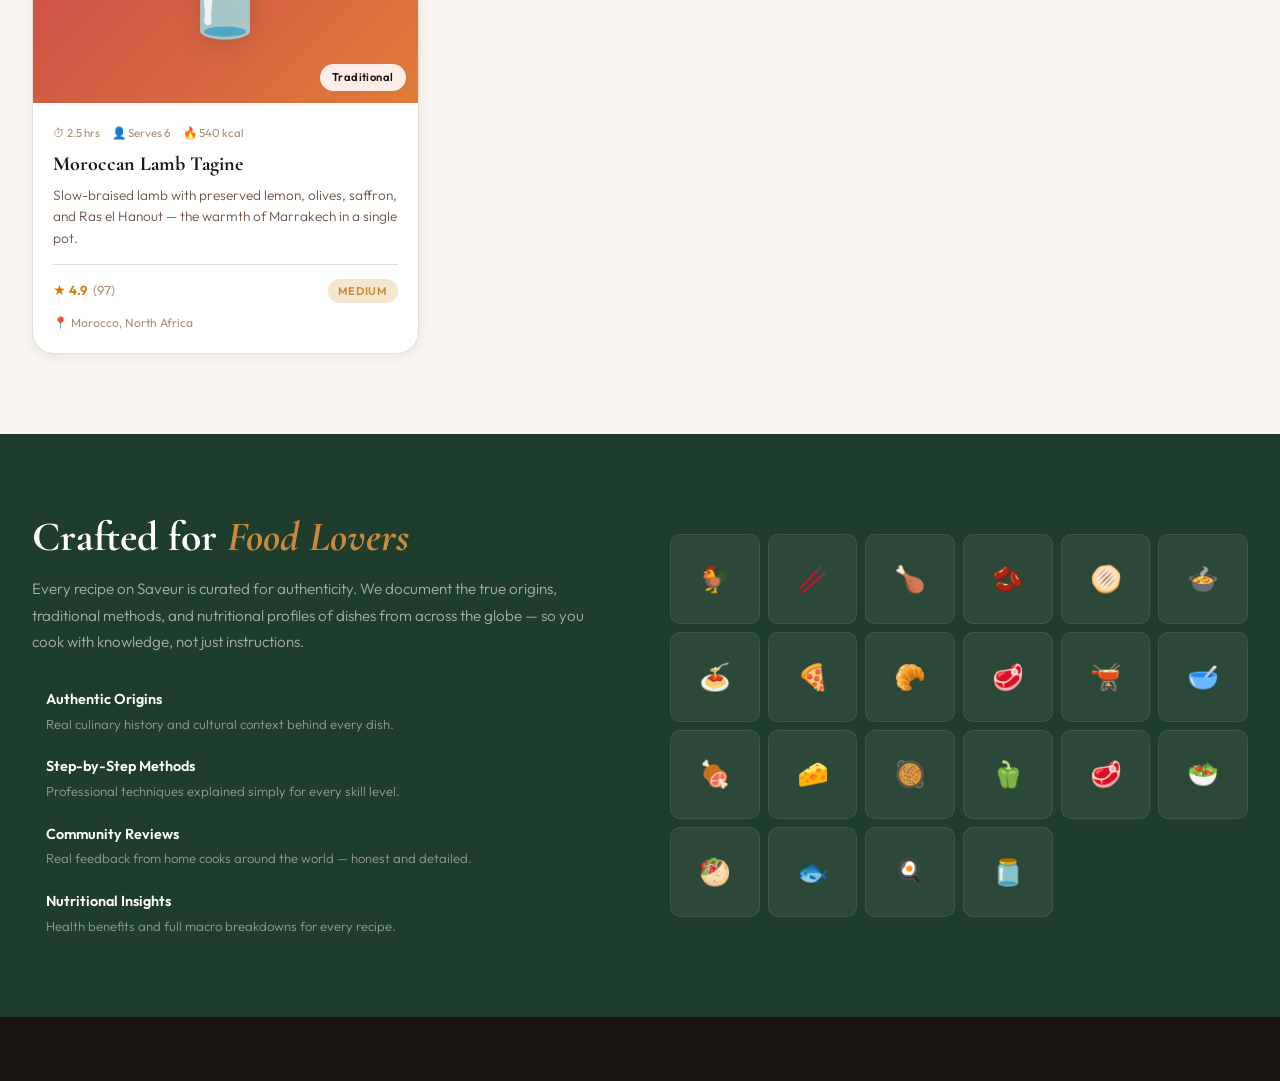
==== commit b929b6f8: "Remove footer content from index.html Removed footer content and left empty footer tag." ====
--- a/index.html
+++ b/index.html
@@ -235,11 +235,7 @@
   <!-- ════════════════════════════════════════════════════
        FOOTER
   ════════════════════════════════════════════════════ -->
-  <footer role="contentinfo">
-    <strong>Saveur</strong> &nbsp;·&nbsp;
-    World Recipe Discovery &nbsp;·&nbsp;
-    <span>© 2025 All rights reserved</span>
-  </footer>
+  <footer role="contentinfo"></footer>
 
   <!-- ════════════════════════════════════════════════════
        RECIPE MODAL OVERLAY
@@ -261,4 +257,4 @@
   <script src="app.js"></script>
 
 </body>
-</html>+</html>
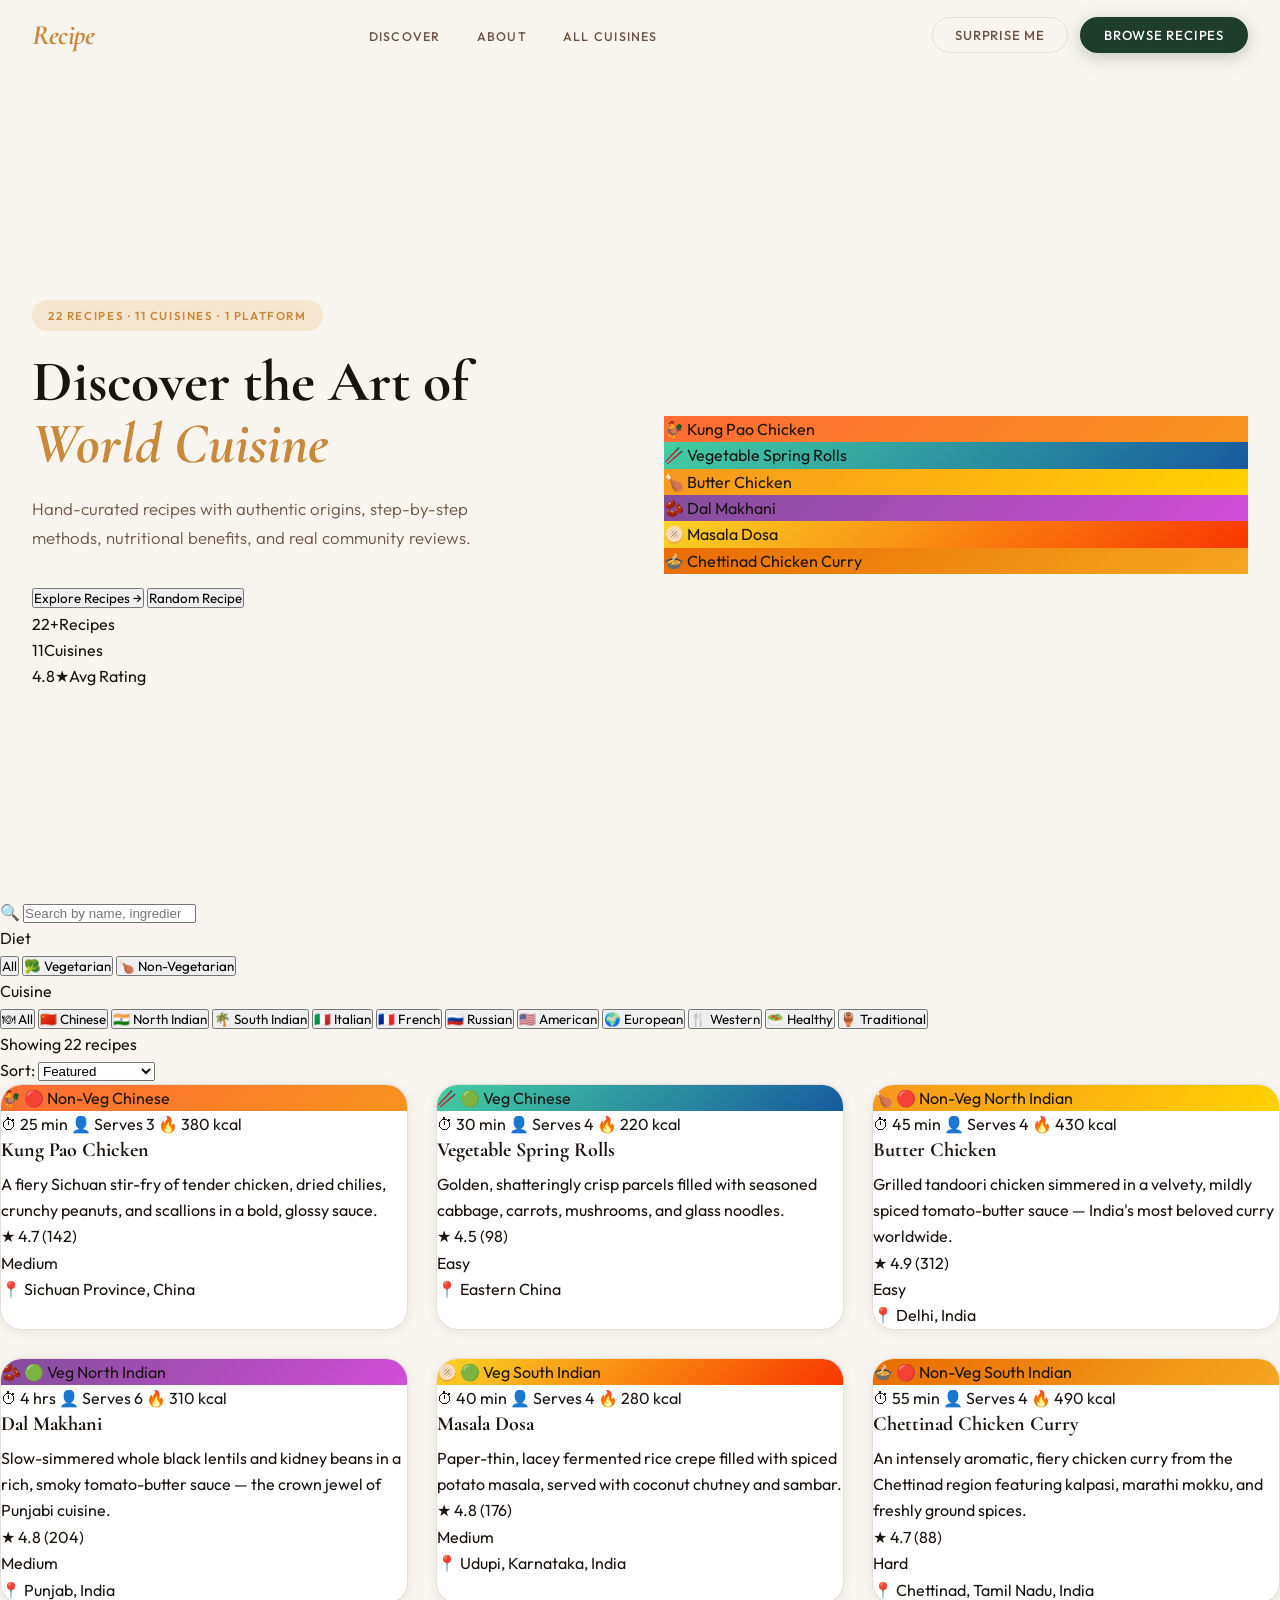
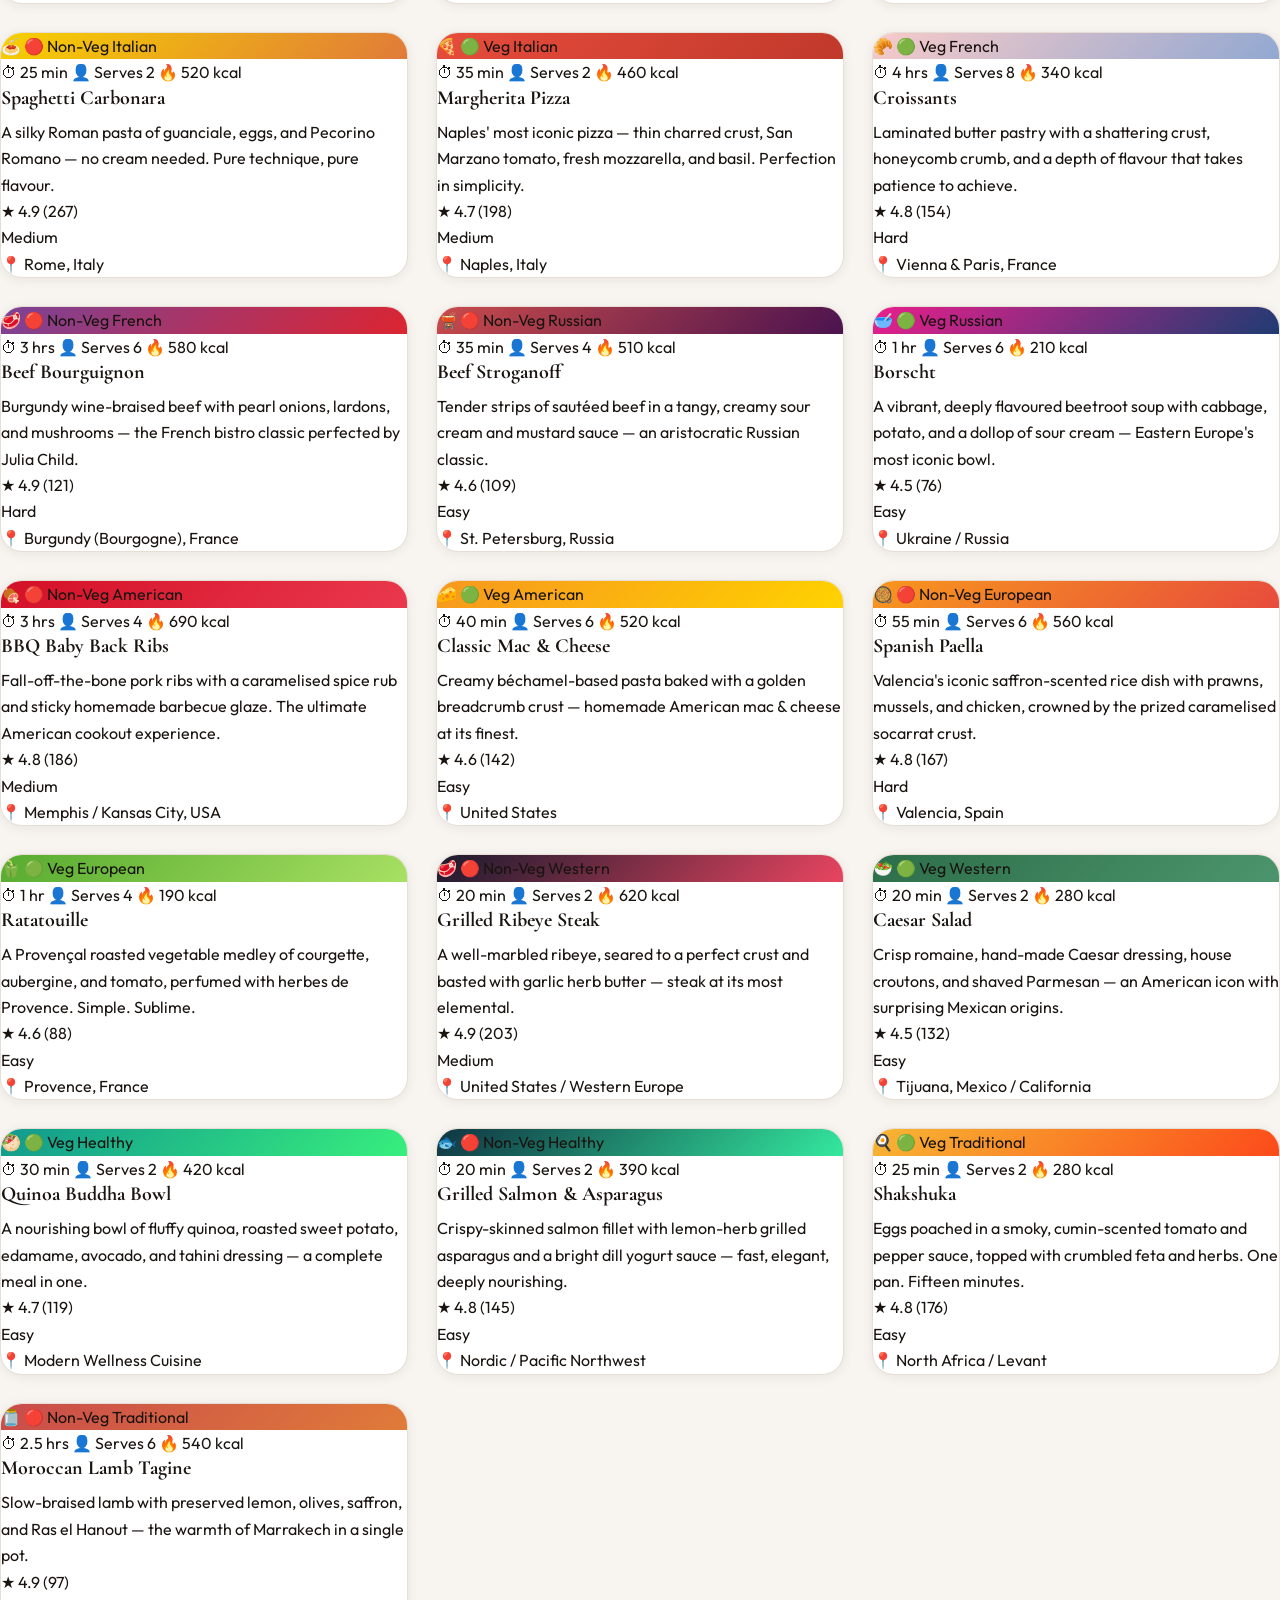
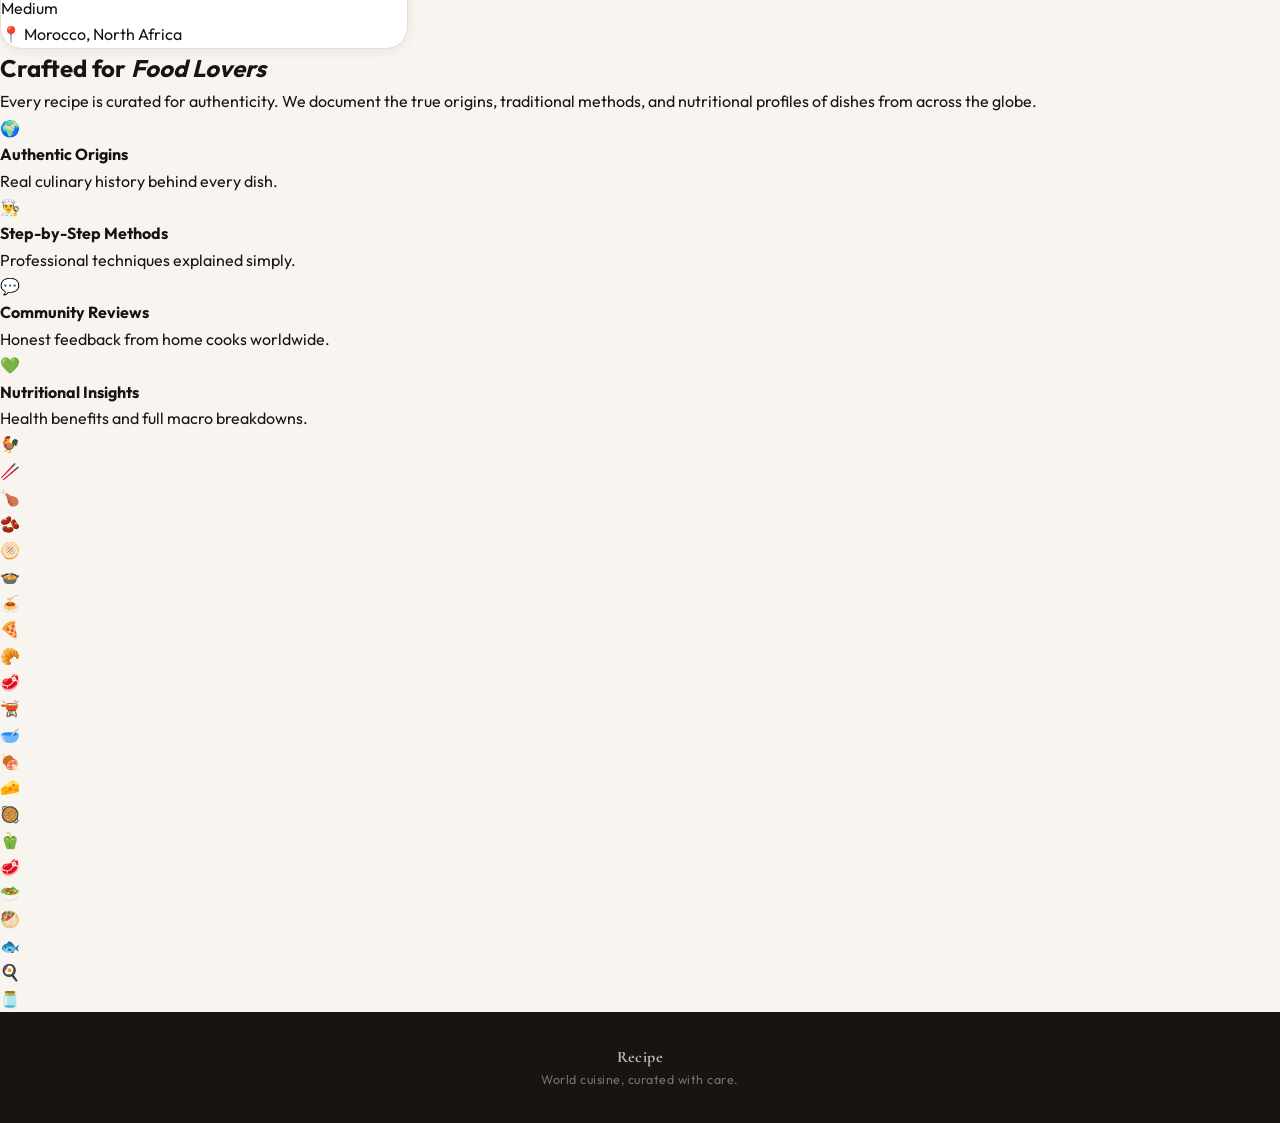
==== commit 9d07f579: "Update HTML structure and content for Recipe site" ====
--- a/index.html
+++ b/index.html
@@ -3,140 +3,82 @@
 <head>
   <meta charset="UTF-8">
   <meta name="viewport" content="width=device-width, initial-scale=1.0">
-  <meta name="description" content="Saveur — Professional recipe discovery with authentic origins, ingredients, cooking methods, health benefits, and community reviews.">
-  <title>Saveur — World Recipe Discovery</title>
-
-  <!-- ── Google Fonts ───────────────────────────────────── -->
+  <meta name="description" content="Recipe — World recipe discovery with authentic origins, ingredients, cooking methods, and community reviews.">
+  <title>Recipe — World Recipe Discovery</title>
   <link rel="preconnect" href="https://fonts.googleapis.com">
   <link rel="preconnect" href="https://fonts.gstatic.com" crossorigin>
   <link href="https://fonts.googleapis.com/css2?family=Cormorant+Garamond:ital,wght@0,400;0,600;0,700;1,400;1,600&family=Outfit:wght@300;400;500;600&display=swap" rel="stylesheet">
-
-  <!-- ── Stylesheet ─────────────────────────────────────── -->
   <link rel="stylesheet" href="styles.css">
 </head>
 <body>
 
-  <!-- ════════════════════════════════════════════════════
-       NAVIGATION
-  ════════════════════════════════════════════════════ -->
-  <nav class="navbar" id="navbar" role="navigation" aria-label="Main navigation">
+  <!-- NAV -->
+  <nav class="navbar" id="navbar">
     <div class="nav-inner">
-      <a class="logo" href="#home" aria-label="Saveur home">Sav<em>eur</em></a>
-
-      <ul class="nav-links" role="list">
+      <a class="logo" href="#home"><em>Recipe</em></a>
+      <ul class="nav-links">
         <li><a href="#discover">Discover</a></li>
         <li><a href="#about">About</a></li>
         <li><a href="#discover" onclick="App.resetFilters()">All Cuisines</a></li>
       </ul>
-
       <div class="nav-actions">
-        <button class="btn-ghost" onclick="App.openRandom()" aria-label="Open a random recipe">
-           Surprise Me
-        </button>
-        <button class="btn-primary"
-          onclick="document.getElementById('discover').scrollIntoView({behavior:'smooth'})"
-          aria-label="Browse recipes">
-          Browse Recipes
-        </button>
+        <button class="btn-ghost" onclick="App.openRandom()">Surprise Me</button>
+        <button class="btn-primary" onclick="document.getElementById('discover').scrollIntoView({behavior:'smooth'})">Browse Recipes</button>
       </div>
     </div>
   </nav>
 
-  <!-- ════════════════════════════════════════════════════
-       HERO
-  ════════════════════════════════════════════════════ -->
-  <section class="hero" id="home" aria-label="Hero section">
+  <!-- HERO -->
+  <section class="hero" id="home">
     <div class="hero-content">
-      <span class="hero-eyebrow"> 22 Recipes · 11 Cuisines · 1 Platform</span>
-
-      <h1>
-        Discover the Art of<br>
-        <em>World Cuisine</em>
-      </h1>
-
-      <p>
-        Hand-curated professional recipes with authentic origins, step-by-step
-        methods, nutritional benefits, and real community reviews — all in one place.
-      </p>
-
+      <span class="hero-eyebrow">22 Recipes · 11 Cuisines · 1 Platform</span>
+      <h1>Discover the Art of<br><em>World Cuisine</em></h1>
+      <p>Hand-curated recipes with authentic origins, step-by-step methods, nutritional benefits, and real community reviews.</p>
       <div class="hero-actions">
-        <button class="btn-hero-primary"
-          onclick="document.getElementById('discover').scrollIntoView({behavior:'smooth'})">
-          Explore Recipes <span aria-hidden="true">→</span>
+        <button class="btn-hero-primary" onclick="document.getElementById('discover').scrollIntoView({behavior:'smooth'})">
+          Explore Recipes <span>→</span>
         </button>
-        <button class="btn-hero-ghost" onclick="App.openRandom()">
-          Random Recipe 
-        </button>
+        <button class="btn-hero-ghost" onclick="App.openRandom()">Random Recipe</button>
       </div>
-
-      <div class="hero-stats" role="list" aria-label="Site statistics">
-        <div class="hstat" role="listitem">
-          <span class="hstat-n">22+</span>
-          <span class="hstat-l">Recipes</span>
-        </div>
-        <div class="hstat-div" aria-hidden="true"></div>
-        <div class="hstat" role="listitem">
-          <span class="hstat-n">11</span>
-          <span class="hstat-l">Cuisines</span>
-        </div>
-        <div class="hstat-div" aria-hidden="true"></div>
-        <div class="hstat" role="listitem">
-          <span class="hstat-n">4.8★</span>
-          <span class="hstat-l">Avg Rating</span>
-        </div>
+      <div class="hero-stats">
+        <div class="hstat"><span class="hstat-n">22+</span><span class="hstat-l">Recipes</span></div>
+        <div class="hstat-div"></div>
+        <div class="hstat"><span class="hstat-n">11</span><span class="hstat-l">Cuisines</span></div>
+        <div class="hstat-div"></div>
+        <div class="hstat"><span class="hstat-n">4.8★</span><span class="hstat-l">Avg Rating</span></div>
       </div>
     </div>
-
-    <!-- Animated card grid (populated by app.js) -->
     <div class="hero-visual" aria-hidden="true">
       <div class="hero-grid" id="heroGrid"></div>
     </div>
   </section>
 
-  <!-- ════════════════════════════════════════════════════
-       DISCOVER (Search + Filters + Grid)
-  ════════════════════════════════════════════════════ -->
-  <section class="discover-section" id="discover" aria-label="Recipe discovery">
+  <!-- DISCOVER -->
+  <section class="discover-section" id="discover">
     <div class="container">
 
-      <!-- Search bar -->
-      <div class="search-wrapper" role="search">
+      <div class="search-wrapper">
         <div class="search-box">
-          <span class="search-icon" aria-hidden="true">🔍</span>
-          <input
-            type="search"
-            id="searchInput"
-            placeholder="Search by name, ingredient, or cuisine…"
-            aria-label="Search recipes"
-            oninput="App.filterRecipes()"
-            autocomplete="off">
-          <button
-            class="search-clear"
-            id="searchClear"
-            onclick="App.clearSearch()"
-            aria-label="Clear search"
-            style="display:none">✕</button>
+          <span class="search-icon">🔍</span>
+          <input type="search" id="searchInput" placeholder="Search by name, ingredient, or cuisine…"
+            oninput="App.filterRecipes()" autocomplete="off">
+          <button class="search-clear" id="searchClear" onclick="App.clearSearch()" style="display:none">✕</button>
         </div>
       </div>
 
-      <!-- Filter panel -->
-      <div class="filter-section" role="group" aria-label="Recipe filters">
-
-        <!-- Diet filter -->
+      <div class="filter-section">
         <div class="filter-row">
-          <span class="filter-label" id="diet-label">Diet</span>
-          <div class="filter-chips" id="dietChips" role="group" aria-labelledby="diet-label">
-            <button class="chip active"      data-diet="all"     onclick="App.setDiet(this)"   aria-pressed="true">All</button>
-            <button class="chip veg-chip"    data-diet="veg"     onclick="App.setDiet(this)"   aria-pressed="false">🥦 Vegetarian</button>
-            <button class="chip nonveg-chip" data-diet="non-veg" onclick="App.setDiet(this)"   aria-pressed="false">🍗 Non-Vegetarian</button>
+          <span class="filter-label">Diet</span>
+          <div class="filter-chips" id="dietChips">
+            <button class="chip active"      data-diet="all"     onclick="App.setDiet(this)">All</button>
+            <button class="chip veg-chip"    data-diet="veg"     onclick="App.setDiet(this)">🥦 Vegetarian</button>
+            <button class="chip nonveg-chip" data-diet="non-veg" onclick="App.setDiet(this)">🍗 Non-Vegetarian</button>
           </div>
         </div>
-
-        <!-- Cuisine filter -->
         <div class="filter-row">
-          <span class="filter-label" id="cuisine-label">Cuisine</span>
-          <div class="filter-chips" id="cuisineChips" role="group" aria-labelledby="cuisine-label">
-            <button class="chip active" data-cuisine="all"         onclick="App.setCuisine(this)" aria-pressed="true">🍽 All</button>
+          <span class="filter-label">Cuisine</span>
+          <div class="filter-chips" id="cuisineChips">
+            <button class="chip active" data-cuisine="all"         onclick="App.setCuisine(this)">🍽 All</button>
             <button class="chip"        data-cuisine="Chinese"      onclick="App.setCuisine(this)">🇨🇳 Chinese</button>
             <button class="chip"        data-cuisine="North Indian" onclick="App.setCuisine(this)">🇮🇳 North Indian</button>
             <button class="chip"        data-cuisine="South Indian" onclick="App.setCuisine(this)">🌴 South Indian</button>
@@ -144,114 +86,73 @@
             <button class="chip"        data-cuisine="French"       onclick="App.setCuisine(this)">🇫🇷 French</button>
             <button class="chip"        data-cuisine="Russian"      onclick="App.setCuisine(this)">🇷🇺 Russian</button>
             <button class="chip"        data-cuisine="American"     onclick="App.setCuisine(this)">🇺🇸 American</button>
-            <button class="chip"        data-cuisine="European"     onclick="App.setCuisine(this)"> European</button>
-            <button class="chip"        data-cuisine="Western"      onclick="App.setCuisine(this)"> Western</button>
-            <button class="chip"        data-cuisine="Healthy"      onclick="App.setCuisine(this)"> Healthy</button>
-            <button class="chip"        data-cuisine="Traditional"  onclick="App.setCuisine(this)"> Traditional</button>
+            <button class="chip"        data-cuisine="European"     onclick="App.setCuisine(this)">🌍 European</button>
+            <button class="chip"        data-cuisine="Western"      onclick="App.setCuisine(this)">🍴 Western</button>
+            <button class="chip"        data-cuisine="Healthy"      onclick="App.setCuisine(this)">🥗 Healthy</button>
+            <button class="chip"        data-cuisine="Traditional"  onclick="App.setCuisine(this)">🏺 Traditional</button>
           </div>
         </div>
+      </div>
 
-      </div><!-- /filter-section -->
-
-      <!-- Results bar -->
       <div class="results-bar">
-        <span id="resultsCount" aria-live="polite">Showing 22 recipes</span>
+        <span id="resultsCount">Showing 22 recipes</span>
         <div class="sort-row">
           <label for="sortSelect">Sort:</label>
-          <select id="sortSelect" onchange="App.filterRecipes()" aria-label="Sort recipes">
-            <option value="default"> Featured</option>
-            <option value="rating"> Highest Rated</option>
-            <option value="time"> Quickest First</option>
-            <option value="calories"> Lowest Calories</option>
+          <select id="sortSelect" onchange="App.filterRecipes()">
+            <option value="default">Featured</option>
+            <option value="rating">Highest Rated</option>
+            <option value="time">Quickest First</option>
+            <option value="calories">Lowest Calories</option>
           </select>
         </div>
       </div>
 
-      <!-- Recipe grid (populated by app.js) -->
-      <div class="recipe-grid" id="recipeGrid" role="list" aria-label="Recipe cards"></div>
+      <div class="recipe-grid" id="recipeGrid"></div>
 
-      <!-- No results state -->
-      <div class="no-results" id="noResults" style="display:none" role="status" aria-live="polite">
-        <span aria-hidden="true"></span>
+      <div class="no-results" id="noResults" style="display:none">
+        <span>🔍</span>
         <h3>No recipes found</h3>
         <p>Try adjusting your filters or search term.</p>
         <button class="btn-primary" onclick="App.resetFilters()">Reset Filters</button>
       </div>
 
-    </div><!-- /container -->
+    </div>
   </section>
 
-  <!-- ════════════════════════════════════════════════════
-       ABOUT STRIP
-  ════════════════════════════════════════════════════ -->
-  <section class="about-strip" id="about" aria-label="About Saveur">
+  <!-- ABOUT -->
+  <section class="about-strip" id="about">
     <div class="container about-inner">
       <div class="about-text">
         <h2>Crafted for <em>Food Lovers</em></h2>
-        <p>
-          Every recipe on Saveur is curated for authenticity. We document the true origins,
-          traditional methods, and nutritional profiles of dishes from across the globe —
-          so you cook with knowledge, not just instructions.
-        </p>
-        <div class="about-points" role="list">
-          <div class="ap" role="listitem">
-            <span aria-hidden="true"></span>
-            <div>
-              <strong>Authentic Origins</strong>
-              <p>Real culinary history and cultural context behind every dish.</p>
-            </div>
-          </div>
-          <div class="ap" role="listitem">
-            <span aria-hidden="true"></span>
-            <div>
-              <strong>Step-by-Step Methods</strong>
-              <p>Professional techniques explained simply for every skill level.</p>
-            </div>
-          </div>
-          <div class="ap" role="listitem">
-            <span aria-hidden="true"></span>
-            <div>
-              <strong>Community Reviews</strong>
-              <p>Real feedback from home cooks around the world — honest and detailed.</p>
-            </div>
-          </div>
-          <div class="ap" role="listitem">
-            <span aria-hidden="true"></span>
-            <div>
-              <strong>Nutritional Insights</strong>
-              <p>Health benefits and full macro breakdowns for every recipe.</p>
-            </div>
-          </div>
+        <p>Every recipe is curated for authenticity. We document the true origins, traditional methods, and nutritional profiles of dishes from across the globe.</p>
+        <div class="about-points">
+          <div class="ap"><span>🌍</span><div><strong>Authentic Origins</strong><p>Real culinary history behind every dish.</p></div></div>
+          <div class="ap"><span>👨‍🍳</span><div><strong>Step-by-Step Methods</strong><p>Professional techniques explained simply.</p></div></div>
+          <div class="ap"><span>💬</span><div><strong>Community Reviews</strong><p>Honest feedback from home cooks worldwide.</p></div></div>
+          <div class="ap"><span>💚</span><div><strong>Nutritional Insights</strong><p>Health benefits and full macro breakdowns.</p></div></div>
         </div>
       </div>
-
-      <!-- Emoji mosaic (populated by app.js) -->
       <div class="about-emojis" aria-hidden="true">
         <div class="emoji-mosaic" id="emojiMosaic"></div>
       </div>
     </div>
   </section>
 
-  <!-- ════════════════════════════════════════════════════
-       FOOTER
-  ════════════════════════════════════════════════════ -->
-  <footer role="contentinfo"></footer>
+  <footer>
+    <strong>Recipe</strong><br>
+    World cuisine, curated with care.
+  </footer>
 
-  <!-- ════════════════════════════════════════════════════
-       RECIPE MODAL OVERLAY
-  ════════════════════════════════════════════════════ -->
+  <!-- MODAL -->
   <div class="overlay" id="overlay" role="dialog" aria-modal="true" aria-label="Recipe detail">
     <div class="modal" id="modal">
       <div id="modalInner"></div>
     </div>
   </div>
 
-  <!-- Toast notification -->
   <div class="toast" id="toast" role="alert" aria-live="assertive"></div>
 
-  <!-- ════════════════════════════════════════════════════
-       SCRIPTS  (order matters: data → reviews → app)
-  ════════════════════════════════════════════════════ -->
+  <!-- Scripts: data must load first -->
   <script src="data.js"></script>
   <script src="reviews.js"></script>
   <script src="app.js"></script>
--- a/styles.css
+++ b/styles.css
@@ -1,5 +1,5 @@
 /* ═══════════════════════════════════════════════════════════
-   SAVEUR  ·  styles.css
+   Recipe · styles.css
    Theme: Luxury Editorial · Forest Green + Amber + Warm White
    ═══════════════════════════════════════════════════════════ */
 
@@ -124,13 +124,6 @@
   transition: all .2s;
 }
 .btn-ghost:hover { border-color: var(--primary); color: var(--primary); }
-.btn-outline-green {
-  background: transparent; color: var(--primary);
-  border: 2px solid var(--primary); border-radius: 50px;
-  padding: 12px 28px; font-size: .9rem; font-weight: 500;
-  transition: all .2s;
-}
-.btn-outline-green:hover { background: var(--primary); color: #fff; }
 
 /* ── 4. HERO ────────────────────────────────────────────── */
 .hero {
@@ -163,183 +156,6 @@
   font-weight: 300; max-width: 460px;
   margin-bottom: 32px; line-height: 1.75;
 }
-.hero-actions { display: flex; gap: 14px; flex-wrap: wrap; margin-bottom: 48px; }
-.btn-hero-primary {
-  background: var(--primary); color: #fff;
-  border: none; border-radius: 50px;
-  padding: 15px 32px; font-size: .95rem; font-weight: 500;
-  display: flex; align-items: center; gap: 8px;
-  transition: all .2s;
-  box-shadow: 0 6px 24px rgba(31,61,44,.30);
-}
-.btn-hero-primary:hover {
-  background: var(--primary-lt);
-  transform: translateY(-2px);
-  box-shadow: 0 12px 30px rgba(31,61,44,.35);
-}
-.btn-hero-ghost {
-  background: transparent; color: var(--text);
-  border: 2px solid var(--border); border-radius: 50px;
-  padding: 14px 28px; font-size: .95rem; font-weight: 500;
-  transition: all .2s;
-}
-.btn-hero-ghost:hover { border-color: var(--primary); color: var(--primary); }
-.hero-stats {
-  display: flex; align-items: center; gap: 24px;
-}
-.hstat { display: flex; flex-direction: column; }
-.hstat-n {
-  font-family: var(--ff-head);
-  font-size: 2rem; font-weight: 700; color: var(--primary);
-  line-height: 1;
-}
-.hstat-l { font-size: .72rem; color: var(--text-light); font-weight: 500; letter-spacing: .06em; text-transform: uppercase; }
-.hstat-div { width: 1px; height: 36px; background: var(--border); }
-
-/* Hero Visual Grid */
-.hero-visual { position: relative; }
-.hero-grid {
-  display: grid;
-  grid-template-columns: repeat(3, 1fr);
-  gap: 14px;
-}
-.hgrid-card {
-  border-radius: var(--radius);
-  aspect-ratio: 1;
-  display: flex; flex-direction: column;
-  align-items: center; justify-content: center;
-  gap: 8px; cursor: pointer;
-  transition: transform .25s, box-shadow .25s;
-  box-shadow: var(--shadow-sm);
-  overflow: hidden;
-  position: relative;
-}
-.hgrid-card:hover { transform: translateY(-5px) scale(1.02); box-shadow: var(--shadow); }
-.hgrid-card:nth-child(2) { margin-top: 28px; }
-.hgrid-card:nth-child(5) { margin-top: -28px; }
-.hgrid-emoji { font-size: 2.4rem; }
-.hgrid-name {
-  font-size: .72rem; font-weight: 600; color: rgba(255,255,255,.9);
-  letter-spacing: .04em; text-align: center; padding: 0 8px;
-  text-shadow: 0 1px 4px rgba(0,0,0,.3);
-}
-
-/* ── 5. DISCOVER SECTION ────────────────────────────────── */
-.discover-section { padding: 80px 0; }
-.container { max-width: 1320px; margin: 0 auto; padding: 0 32px; }
-.section-head {
-  display: flex; align-items: baseline; justify-content: space-between;
-  margin-bottom: 40px;
-}
-.section-head h2 {
-  font-family: var(--ff-head);
-  font-size: 2.4rem; font-weight: 700; color: var(--text);
-}
-.section-head h2 span { color: var(--accent); }
-.section-head a { font-size: .78rem; color: var(--accent); letter-spacing: .08em; text-transform: uppercase; font-weight: 500; }
-.section-head a:hover { text-decoration: underline; }
-
-/* ── 6. SEARCH ──────────────────────────────────────────── */
-.search-wrapper { margin-bottom: 28px; }
-.search-box {
-  display: flex; align-items: center; gap: 12px;
-  background: var(--surface);
-  border: 1.5px solid var(--border);
-  border-radius: 50px;
-  padding: 10px 10px 10px 22px;
-  box-shadow: var(--shadow-sm);
-  transition: border-color .2s, box-shadow .2s;
-  max-width: 640px;
-}
-.search-box:focus-within {
-  border-color: var(--primary);
-  box-shadow: 0 0 0 3px rgba(31,61,44,.1);
-}
-.search-icon { font-size: 1rem; flex-shrink: 0; }
-.search-box input {
-  flex: 1; border: none; outline: none; background: transparent;
-  font-family: var(--ff-body); font-size: .95rem; color: var(--text);
-}
-.search-box input::placeholder { color: var(--text-light); }
-.search-clear {
-  background: var(--border); border: none; border-radius: 50%;
-  width: 26px; height: 26px; font-size: .72rem; color: var(--text-mid);
-  display: flex; align-items: center; justify-content: center;
-  flex-shrink: 0; transition: background .15s;
-}
-.search-clear:hover { background: var(--accent-lt); color: var(--accent); }
-.search-box button.search-btn {
-  background: var(--primary); color: #fff;
-  border: none; border-radius: 50px;
-  padding: 9px 22px; font-size: .82rem; font-weight: 500;
-  white-space: nowrap; flex-shrink: 0;
-  transition: background .2s;
-}
-.search-box button.search-btn:hover { background: var(--primary-lt); }
-
-/* ── 7. FILTER SECTION ──────────────────────────────────── */
-.filter-section {
-  background: var(--surface);
-  border: 1px solid var(--border);
-  border-radius: var(--radius);
-  padding: 20px 24px;
-  margin-bottom: 24px;
-  box-shadow: var(--shadow-sm);
-}
-.filter-row {
-  display: flex; align-items: center; gap: 14px;
-  flex-wrap: wrap;
-}
-.filter-row + .filter-row {
-  margin-top: 14px; padding-top: 14px;
-  border-top: 1px solid var(--border);
-}
-.filter-label {
-  font-size: .7rem; font-weight: 600;
-  letter-spacing: .1em; text-transform: uppercase;
-  color: var(--text-light); flex-shrink: 0; min-width: 60px;
-}
-.filter-chips { display: flex; flex-wrap: wrap; gap: 8px; }
-.chip {
-  background: transparent;
-  border: 1.5px solid var(--border);
-  color: var(--text-mid);
-  border-radius: 50px;
-  padding: 6px 16px;
-  font-size: .78rem; font-weight: 500;
-  letter-spacing: .03em;
-  transition: all .18s; cursor: pointer;
-  white-space: nowrap;
-}
-.chip:hover { border-color: var(--primary); color: var(--primary); }
-.chip.active {
-  background: var(--primary);
-  border-color: var(--primary);
-  color: #fff;
-}
-.chip.veg-chip.active { background: var(--veg); border-color: var(--veg); }
-.chip.nonveg-chip.active { background: var(--nonveg); border-color: var(--nonveg); }
-
-/* ── 8. RESULTS BAR ─────────────────────────────────────── */
-.results-bar {
-  display: flex; align-items: center; justify-content: space-between;
-  margin-bottom: 28px; flex-wrap: wrap; gap: 12px;
-}
-#resultsCount {
-  font-size: .85rem; color: var(--text-mid); font-weight: 500;
-}
-.sort-row {
-  display: flex; align-items: center; gap: 10px;
-}
-.sort-row label { font-size: .78rem; color: var(--text-light); font-weight: 500; }
-.sort-row select {
-  font-family: var(--ff-body); font-size: .82rem; color: var(--text);
-  background: var(--surface);
-  border: 1.5px solid var(--border); border-radius: 50px;
-  padding: 6px 14px; outline: none; cursor: pointer;
-  transition: border-color .2s;
-}
-.sort-row select:focus { border-color: var(--primary); }
 
 /* ── 9. RECIPE GRID ─────────────────────────────────────── */
 .recipe-grid {
@@ -364,492 +180,36 @@
   transform: translateY(-8px);
   box-shadow: var(--shadow-lg);
 }
-.recipe-card:focus-visible { box-shadow: 0 0 0 3px var(--accent); }
-.card-thumb {
-  width: 100%; height: 200px;
-  display: flex; align-items: center; justify-content: center;
-  position: relative; overflow: hidden;
-}
-.card-emoji { font-size: 4rem; filter: drop-shadow(0 4px 12px rgba(0,0,0,.15)); }
-.diet-badge {
-  position: absolute; top: 12px; left: 12px;
-  font-size: .68rem; font-weight: 600;
-  letter-spacing: .04em; padding: 4px 10px;
-  border-radius: 50px;
-}
-.diet-badge.veg { background: var(--veg-bg); color: var(--veg); }
-.diet-badge.nonveg { background: var(--nonveg-bg); color: var(--nonveg); }
-.diet-badge.large { font-size: .78rem; padding: 5px 14px; }
-.card-cuisine {
-  position: absolute; bottom: 12px; right: 12px;
-  background: rgba(255,255,255,.88);
-  border-radius: 50px; padding: 4px 12px;
-  font-size: .7rem; font-weight: 600;
-  color: var(--text); letter-spacing: .04em;
-}
-.card-content { padding: 20px; flex: 1; display: flex; flex-direction: column; }
-.card-meta {
-  display: flex; gap: 12px;
-  font-size: .72rem; color: var(--text-light);
-  margin-bottom: 10px; flex-wrap: wrap;
-}
-.card-meta span { display: flex; align-items: center; gap: 4px; }
 .recipe-card h3 {
   font-family: var(--ff-head);
   font-size: 1.25rem; font-weight: 700;
   color: var(--text); margin-bottom: 8px;
   line-height: 1.25;
 }
-.card-desc {
-  font-size: .85rem; color: var(--text-mid);
-  font-weight: 300; line-height: 1.6;
-  flex: 1; margin-bottom: 14px;
-  display: -webkit-box;
-  -webkit-line-clamp: 3;
-  -webkit-box-orient: vertical;
-  overflow: hidden;
-}
-.card-footer {
-  display: flex; align-items: center; justify-content: space-between;
-  padding-top: 14px; border-top: 1px solid var(--border);
-}
-.card-rating {
-  font-size: .82rem; color: var(--amber); font-weight: 600;
-}
-.card-rating .stars { font-size: .9rem; }
-.rating-count { color: var(--text-light); font-weight: 400; margin-left: 3px; }
-.card-diff {
-  font-size: .7rem; font-weight: 600;
-  letter-spacing: .06em; text-transform: uppercase;
-  padding: 3px 10px; border-radius: 50px;
-}
-.card-diff.diff-easy { background: #eaf6ec; color: var(--veg); }
-.card-diff.diff-medium { background: var(--accent-lt); color: var(--accent); }
-.card-diff.diff-hard { background: var(--nonveg-bg); color: var(--nonveg); }
-.card-origin {
-  margin-top: 10px;
-  font-size: .75rem; color: var(--text-light); font-weight: 400;
-}
-
-/* ── 11. NO RESULTS ─────────────────────────────────────── */
-.no-results {
-  display: flex; flex-direction: column; align-items: center;
-  justify-content: center; padding: 80px 20px;
-  text-align: center; gap: 12px;
-}
-.no-results span { font-size: 3rem; }
-.no-results h3 { font-family: var(--ff-head); font-size: 1.8rem; }
-.no-results p { color: var(--text-mid); font-size: .9rem; margin-bottom: 8px; }
-
-/* ── 12. ABOUT STRIP ────────────────────────────────────── */
-.about-strip {
-  background: var(--primary);
-  padding: 80px 0;
-}
-.about-inner {
-  display: grid; grid-template-columns: 1fr 1fr;
-  align-items: center; gap: 60px;
-}
-.about-text h2 {
-  font-family: var(--ff-head);
-  font-size: 2.6rem; font-weight: 700;
-  color: #fff; margin-bottom: 14px; line-height: 1.15;
-}
-.about-text h2 em { color: var(--accent); font-style: italic; }
-.about-text > p { color: rgba(255,255,255,.6); font-size: .95rem; font-weight: 300; line-height: 1.75; margin-bottom: 32px; }
-.about-points { display: flex; flex-direction: column; gap: 20px; }
-.ap {
-  display: flex; gap: 14px; align-items: flex-start;
-}
-.ap > span { font-size: 1.4rem; flex-shrink: 0; margin-top: 2px; }
-.ap > div strong {
-  display: block; color: #fff; font-size: .9rem; font-weight: 600; margin-bottom: 2px;
-}
-.ap > div p { color: rgba(255,255,255,.5); font-size: .82rem; font-weight: 300; }
-.emoji-mosaic {
-  display: grid; grid-template-columns: repeat(6, 1fr); gap: 8px;
-}
-.mosaic-item {
-  aspect-ratio: 1;
-  background: rgba(255,255,255,.06);
-  border-radius: 10px;
-  display: flex; align-items: center; justify-content: center;
-  font-size: 1.6rem; cursor: pointer;
-  transition: background .2s, transform .2s;
-  border: 1px solid rgba(255,255,255,.08);
-}
-.mosaic-item:hover { background: rgba(255,255,255,.14); transform: scale(1.1); }
-
-/* ── 13. MODAL OVERLAY ──────────────────────────────────── */
-.overlay {
-  display: none; position: fixed; inset: 0;
-  background: var(--overlay); z-index: 900;
-  align-items: flex-start; justify-content: center;
-  overflow-y: auto; padding: 40px 20px;
-}
-.overlay.open { display: flex; }
-.modal {
-  background: var(--bg);
-  border-radius: 24px;
-  max-width: 860px; width: 100%;
-  margin: auto;
-  box-shadow: 0 40px 100px rgba(0,0,0,.4);
-  animation: slideUp .35s cubic-bezier(.22,1,.36,1);
-  overflow: hidden;
-}
-@keyframes slideUp {
-  from { opacity: 0; transform: translateY(40px) scale(.97); }
-  to   { opacity: 1; transform: translateY(0) scale(1); }
-}
-
-/* Modal hero banner */
-.modal-hero {
-  width: 100%; height: 220px;
-  display: flex; align-items: center; justify-content: center;
-  position: relative; overflow: hidden;
-}
-.modal-emoji { font-size: 6rem; filter: drop-shadow(0 6px 20px rgba(0,0,0,.2)); }
-.modal-close {
-  position: absolute; top: 16px; right: 16px;
-  background: rgba(255,255,255,.88);
-  border: none; border-radius: 50%;
-  width: 38px; height: 38px; font-size: 1rem;
-  display: flex; align-items: center; justify-content: center;
-  box-shadow: var(--shadow-sm); cursor: pointer;
-  transition: background .15s, transform .15s;
-}
-.modal-close:hover { background: #fff; transform: scale(1.08); }
-
-/* Modal header */
-.modal-header { padding: 24px 28px 0; }
-.modal-title-row {
-  display: flex; align-items: flex-start;
-  justify-content: space-between; gap: 16px;
-  margin-bottom: 12px; flex-wrap: wrap;
-}
-.modal-header h2 {
-  font-family: var(--ff-head);
-  font-size: 2rem; font-weight: 700; color: var(--text); line-height: 1.15;
-}
-.modal-chips {
-  display: flex; flex-wrap: wrap; gap: 8px; margin-bottom: 4px;
-}
-.mchip {
-  background: var(--bg);
-  border: 1px solid var(--border);
-  border-radius: 50px; padding: 4px 12px;
-  font-size: .72rem; font-weight: 500; color: var(--text-mid);
-}
-.mchip.red { background: var(--nonveg-bg); color: var(--nonveg); border-color: var(--nonveg-bg); }
-.mchip.green { background: var(--veg-bg); color: var(--veg); border-color: var(--veg-bg); }
-.mchip.amber { background: var(--accent-lt); color: var(--accent); border-color: var(--accent-lt); }
-
-/* Modal tabs */
-.modal-tabs {
-  display: flex; gap: 0;
-  border-bottom: 2px solid var(--border);
-  padding: 0 28px; margin-top: 16px;
-  overflow-x: auto;
-}
-.modal-tabs::-webkit-scrollbar { height: 0; }
-.tab-btn {
-  background: none; border: none;
-  font-family: var(--ff-body); font-size: .82rem;
-  font-weight: 500; letter-spacing: .04em;
-  color: var(--text-light); cursor: pointer;
-  padding: 12px 18px; position: relative;
-  white-space: nowrap;
-  transition: color .2s;
-}
-.tab-btn::after {
-  content: ''; position: absolute; bottom: -2px; left: 0; right: 0; height: 2px;
-  background: var(--primary); border-radius: 2px 2px 0 0;
-  opacity: 0; transition: opacity .2s;
-}
-.tab-btn.active { color: var(--primary); font-weight: 600; }
-.tab-btn.active::after { opacity: 1; }
-.tab-btn:hover { color: var(--primary); }
-.tab-badge {
-  background: var(--accent); color: #fff;
-  font-size: .6rem; font-weight: 600;
-  padding: 2px 6px; border-radius: 50px;
-  margin-left: 5px; vertical-align: middle;
-}
-
-/* Modal tab content */
-.modal-content { padding: 28px; min-height: 320px; }
-.tab-intro {
-  font-size: .88rem; color: var(--text-mid);
-  margin-bottom: 22px; font-weight: 400;
-}
-.tab-desc {
-  font-size: .95rem; color: var(--text-mid);
-  line-height: 1.75; margin-bottom: 28px; font-weight: 300;
-}
-
-/* Nutrition grid */
-.nutrition-grid {
-  display: grid; grid-template-columns: repeat(4, 1fr); gap: 12px;
-  margin-bottom: 28px;
-}
-.ncard {
-  background: var(--surface); border: 1px solid var(--border);
-  border-radius: var(--radius); padding: 16px 12px;
-  text-align: center;
-}
-.nval {
-  display: block;
-  font-family: var(--ff-head); font-size: 1.6rem;
-  font-weight: 700; color: var(--primary); margin-bottom: 4px;
-}
-.nlabel {
-  font-size: .68rem; font-weight: 600;
-  letter-spacing: .08em; text-transform: uppercase; color: var(--text-light);
-}
-
-/* Origin block */
-.origin-block {
-  background: var(--surface); border-left: 4px solid var(--accent);
-  border-radius: 0 var(--radius) var(--radius) 0;
-  padding: 20px 22px;
-}
-.origin-block h4 {
-  font-family: var(--ff-head); font-size: 1.1rem;
-  font-weight: 700; margin-bottom: 6px;
-}
-.origin-name {
-  font-size: .78rem; font-weight: 600; color: var(--accent);
-  letter-spacing: .06em; text-transform: uppercase;
-  margin-bottom: 10px;
-}
-.origin-block p { font-size: .88rem; color: var(--text-mid); font-weight: 300; line-height: 1.75; }
-
-/* Ingredients list */
-.ingredients-list { display: flex; flex-direction: column; gap: 4px; }
-.ing-item {
-  display: flex; align-items: center; gap: 14px;
-  background: var(--surface); border: 1px solid var(--border);
-  border-radius: var(--radius-sm); padding: 12px 16px;
-  transition: border-color .18s;
-}
-.ing-item:hover { border-color: var(--primary); }
-.ing-num {
-  width: 26px; height: 26px; flex-shrink: 0;
-  background: var(--primary); color: #fff;
-  border-radius: 50%; display: flex; align-items: center;
-  justify-content: center; font-size: .7rem; font-weight: 600;
-}
-.ing-text { flex: 1; font-size: .88rem; color: var(--text); }
-.ing-check {
-  font-size: 1rem; color: var(--text-light); cursor: pointer;
-  transition: color .15s; flex-shrink: 0; user-select: none;
-}
-.ing-check.checked { color: var(--veg); }
-.ing-check.checked::before { content: '✓'; }
-
-/* Steps list */
-.steps-list { display: flex; flex-direction: column; gap: 12px; }
-.step-item {
-  display: flex; gap: 16px; align-items: flex-start;
-  background: var(--surface); border-radius: var(--radius);
-  padding: 16px;
-  border: 1px solid var(--border);
-  border-left: 4px solid var(--primary);
-}
-.step-num {
-  width: 30px; height: 30px; flex-shrink: 0;
-  background: var(--primary); color: #fff;
-  border-radius: 50%; display: flex; align-items: center;
-  justify-content: center; font-size: .78rem; font-weight: 700;
-  margin-top: 1px;
-}
-.step-text { font-size: .9rem; color: var(--text-mid); font-weight: 300; line-height: 1.7; }
-
-/* Benefits grid */
-.benefits-grid {
-  display: grid; grid-template-columns: 1fr 1fr; gap: 12px;
-}
-.benefit-card {
-  background: #eaf6ec; border: 1px solid #c3e6cb;
-  border-radius: var(--radius); padding: 16px;
-  display: flex; gap: 12px; align-items: flex-start;
-  font-size: .88rem; color: #1a4a27; line-height: 1.55;
-}
-.benefit-icon { font-size: 1.3rem; flex-shrink: 0; margin-top: 1px; }
 
 /* ── 14. REVIEWS ────────────────────────────────────────── */
 .reviews-wrap { display: flex; flex-direction: column; gap: 32px; }
 
-/* Review form */
 .review-form {
   background: var(--surface);
   border: 1px solid var(--border);
   border-radius: var(--radius-lg);
   padding: 28px;
 }
+
 .rev-title {
   font-family: var(--ff-head);
   font-size: 1.5rem; font-weight: 700;
   margin-bottom: 22px; color: var(--text);
 }
-.form-row { display: flex; flex-direction: column; gap: 16px; }
-.form-row.two-col { flex-direction: row; }
-.form-group { display: flex; flex-direction: column; gap: 7px; flex: 1; }
-.form-group label {
-  font-size: .75rem; font-weight: 600;
-  letter-spacing: .07em; text-transform: uppercase;
-  color: var(--text-light);
-}
-.req { color: var(--red); }
-.form-group input,
-.form-group select,
-.form-group textarea {
-  font-family: var(--ff-body); font-size: .9rem; color: var(--text);
-  background: var(--bg); border: 1.5px solid var(--border);
-  border-radius: var(--radius-sm); padding: 11px 14px;
-  outline: none; width: 100%;
-  transition: border-color .2s, box-shadow .2s;
-}
-.form-group input:focus,
-.form-group select:focus,
-.form-group textarea:focus {
-  border-color: var(--primary);
-  box-shadow: 0 0 0 3px rgba(31,61,44,.08);
-}
-.form-group textarea { resize: vertical; min-height: 110px; line-height: 1.6; }
-.form-group input::placeholder,
-.form-group textarea::placeholder { color: var(--text-light); }
-.form-group + .form-group { margin-top: 16px; }
-.form-row.two-col .form-group { margin-top: 0; }
-
-/* Star picker */
-.star-picker {
-  display: flex; gap: 4px; align-items: center;
-}
-.star-input {
-  font-size: 1.8rem; cursor: pointer; color: var(--border);
-  transition: color .15s, transform .1s; user-select: none; line-height: 1;
-}
-.star-input:hover, .star-input.active { color: var(--amber); }
-.star-input:hover { transform: scale(1.15); }
-
-/* Char counter */
-.char-count {
-  font-size: .72rem; color: var(--text-light);
-  text-align: right; margin-top: 4px;
-}
-
-/* Submit button */
-.btn-submit-review {
-  width: 100%; margin-top: 22px;
-  background: var(--primary); color: #fff; border: none;
-  border-radius: 50px; padding: 14px;
-  font-size: .9rem; font-weight: 600;
-  letter-spacing: .04em;
-  transition: background .2s, transform .15s, box-shadow .2s;
-  box-shadow: 0 4px 18px rgba(31,61,44,.22);
-}
-.btn-submit-review:hover {
-  background: var(--primary-lt);
-  transform: translateY(-2px);
-  box-shadow: 0 8px 24px rgba(31,61,44,.28);
-}
-
-/* Divider */
-.rev-divider {
-  display: flex; align-items: center; gap: 14px;
-  font-size: .72rem; font-weight: 600;
-  letter-spacing: .1em; text-transform: uppercase; color: var(--text-light);
-}
-.rev-divider::before, .rev-divider::after {
-  content: ''; flex: 1; height: 1px; background: var(--border);
-}
-
-/* Review summary */
-.review-summary {
-  background: var(--surface); border: 1px solid var(--border);
-  border-radius: var(--radius-lg); padding: 24px;
-  display: flex; gap: 28px; align-items: center;
-  flex-wrap: wrap;
-}
-.rev-avg { text-align: center; flex-shrink: 0; }
-.avg-num {
-  display: block; font-family: var(--ff-head);
-  font-size: 3rem; font-weight: 700; color: var(--primary); line-height: 1;
-}
-.avg-stars { font-size: 1.1rem; color: var(--amber); margin: 4px 0; }
-.avg-count { font-size: .78rem; color: var(--text-light); }
-.rev-dist { flex: 1; min-width: 180px; }
-.dist-row {
-  display: flex; align-items: center; gap: 10px;
-  margin-bottom: 6px; font-size: .78rem; color: var(--text-mid);
-}
-.dist-row span:first-child { min-width: 22px; text-align: right; color: var(--amber); font-weight: 600; }
-.dist-row span:last-child { min-width: 20px; color: var(--text-light); }
-.dist-bar { flex: 1; height: 6px; background: var(--border); border-radius: 3px; overflow: hidden; }
-.dist-fill { height: 100%; background: var(--amber); border-radius: 3px; transition: width .6s ease; }
-
-/* No reviews */
-.no-reviews {
-  text-align: center; padding: 40px 20px;
-  color: var(--text-light);
-}
-.no-reviews span { font-size: 2.5rem; display: block; margin-bottom: 10px; }
-.no-reviews p { font-size: .9rem; }
-
-/* Review list */
-.review-list { display: flex; flex-direction: column; gap: 16px; }
+
+/* Review item */
 .review-item {
   background: var(--surface); border: 1px solid var(--border);
   border-radius: var(--radius); padding: 20px;
   transition: border-color .18s;
 }
 .review-item:hover { border-color: var(--primary); }
-.rev-header {
-  display: flex; align-items: center; gap: 12px;
-  margin-bottom: 10px;
-}
-.rev-avatar {
-  width: 40px; height: 40px; flex-shrink: 0;
-  background: var(--primary); color: #fff;
-  border-radius: 50%; display: flex; align-items: center; justify-content: center;
-  font-family: var(--ff-head); font-size: 1.1rem; font-weight: 700;
-}
-.rev-meta { flex: 1; }
-.rev-name { display: block; font-size: .88rem; font-weight: 600; color: var(--text); }
-.rev-date { display: block; font-size: .72rem; color: var(--text-light); }
-.rev-stars { color: var(--amber); font-size: .9rem; letter-spacing: 1px; }
-.rev-item-title {
-  font-size: .92rem; font-weight: 600; color: var(--text);
-  margin-bottom: 6px; font-family: var(--ff-head);
-}
-.rev-text { font-size: .88rem; color: var(--text-mid); line-height: 1.65; font-weight: 300; }
-.rev-footer {
-  display: flex; gap: 14px; margin-top: 12px;
-  flex-wrap: wrap;
-}
-.rev-made, .rev-diff {
-  font-size: .72rem; font-weight: 500; padding: 3px 10px;
-  border-radius: 50px; letter-spacing: .03em;
-}
-.rev-made { background: var(--veg-bg); color: var(--veg); }
-.rev-diff { background: var(--accent-lt); color: var(--accent); }
-
-/* ── 15. TOAST ──────────────────────────────────────────── */
-.toast {
-  position: fixed; bottom: 28px; left: 50%;
-  transform: translateX(-50%) translateY(80px);
-  background: var(--text); color: #fff;
-  padding: 12px 24px; border-radius: 50px;
-  font-size: .85rem; font-weight: 500;
-  box-shadow: var(--shadow-lg); z-index: 9999;
-  pointer-events: none;
-  transition: transform .35s cubic-bezier(.22,1,.36,1), opacity .35s;
-  opacity: 0; white-space: nowrap;
-}
-.toast.show { transform: translateX(-50%) translateY(0); opacity: 1; }
-.toast.success { background: var(--success); }
-.toast.error { background: var(--red); }
 
 /* ── 16. FOOTER ─────────────────────────────────────────── */
 footer {
@@ -862,32 +222,5 @@
 /* ── 17. RESPONSIVE ─────────────────────────────────────── */
 @media (max-width: 1024px) {
   .hero { grid-template-columns: 1fr; padding: 60px 24px 40px; }
-  .hero-visual { display: none; }
-  .hero-content h1 { font-size: clamp(2.4rem, 6vw, 3.5rem); }
-  .about-inner { grid-template-columns: 1fr; }
-  .about-emojis { display: none; }
-  .nutrition-grid { grid-template-columns: repeat(2, 1fr); }
-}
-@media (max-width: 768px) {
-  .nav-inner { padding: 0 20px; }
-  .nav-links { display: none; }
-  .container { padding: 0 20px; }
-  .discover-section { padding: 48px 0; }
-  .filter-row { flex-direction: column; align-items: flex-start; }
-  .filter-label { min-width: auto; }
-  .benefits-grid { grid-template-columns: 1fr; }
-  .form-row.two-col { flex-direction: column; }
-  .modal-content { padding: 20px; }
-  .modal-header { padding: 20px 20px 0; }
-  .modal-tabs { padding: 0 16px; }
-  .review-summary { flex-direction: column; }
-  footer { padding: 24px 20px; }
-}
-@media (max-width: 480px) {
-  .hero-actions { flex-direction: column; }
-  .btn-hero-primary, .btn-hero-ghost { width: 100%; justify-content: center; }
-  .recipe-grid { grid-template-columns: 1fr; }
-  .modal { border-radius: 16px 16px 0 0; margin-bottom: 0; }
-  .overlay { padding: 60px 0 0; align-items: flex-end; }
-  .nutrition-grid { grid-template-columns: repeat(2,1fr); }
-}
+  .recipe-grid { grid-template-columns: repeat(auto-fill, minmax(250px, 1fr)); }
+}
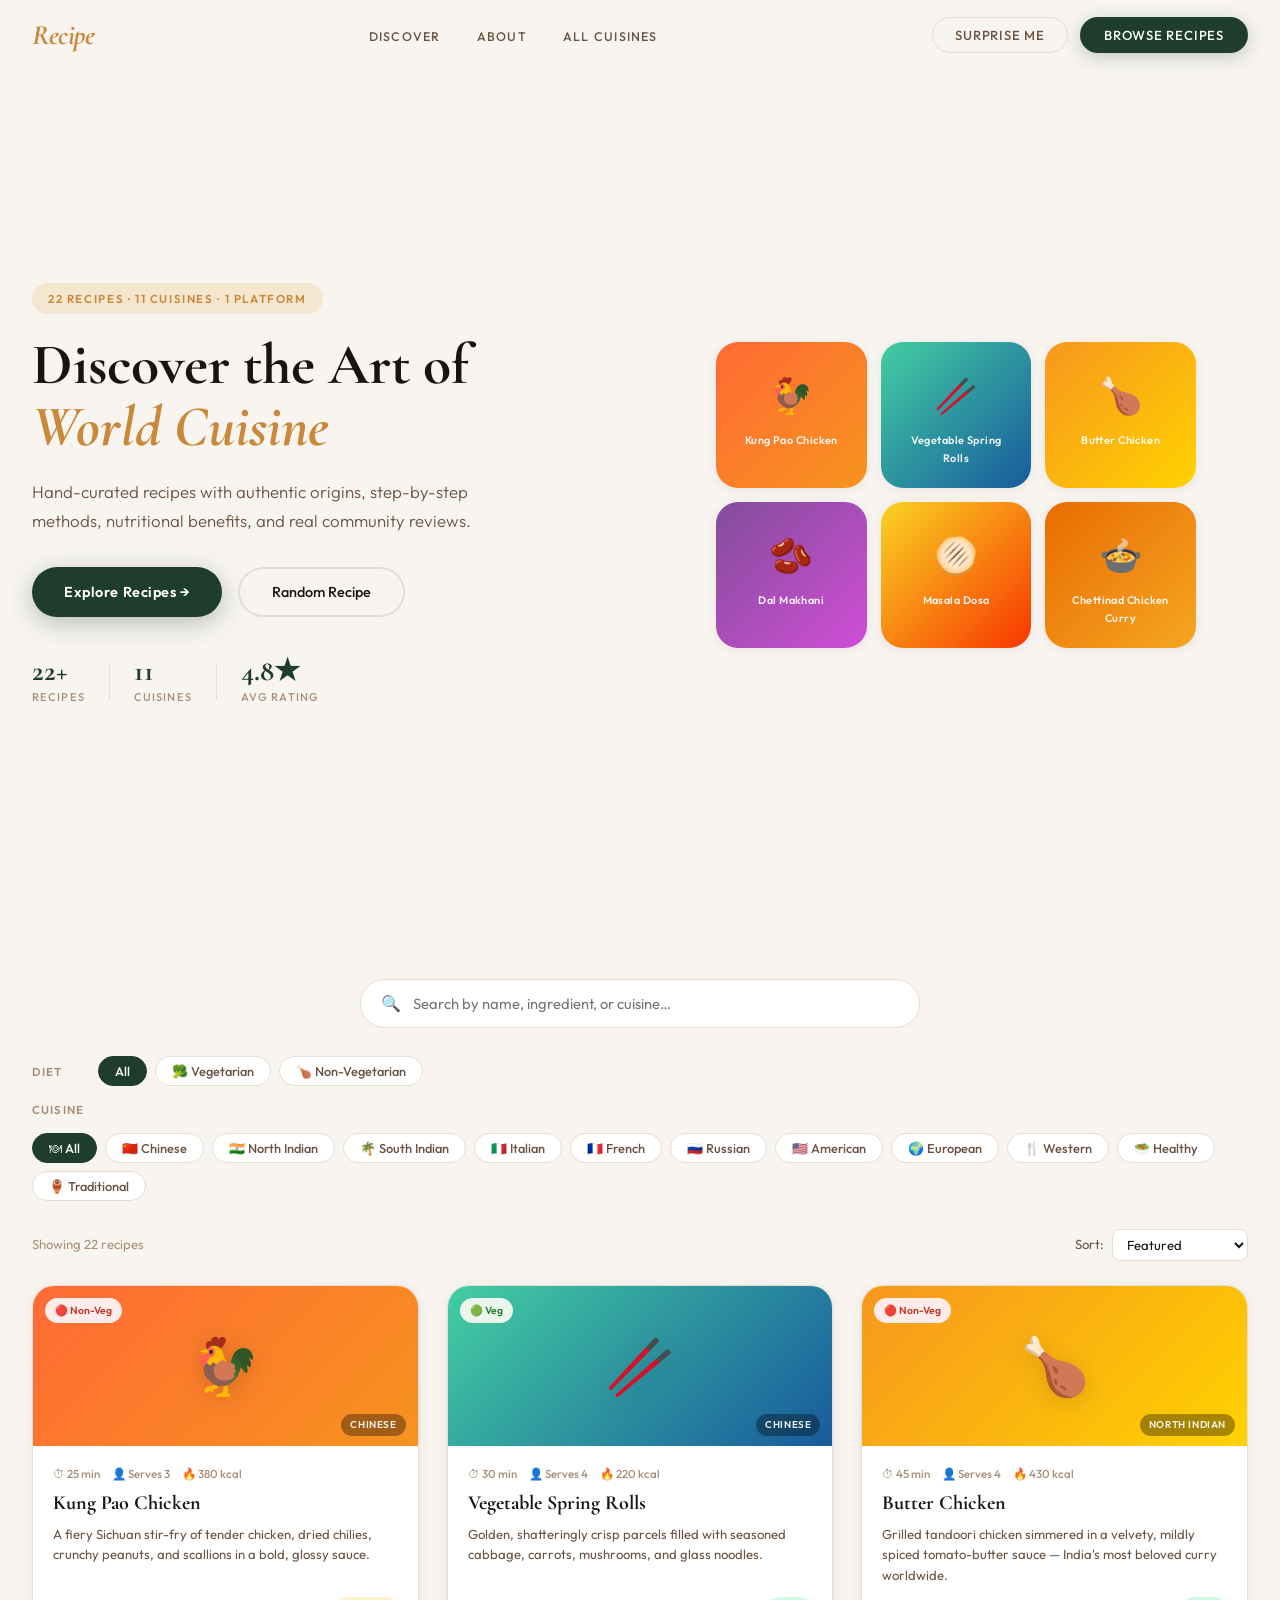
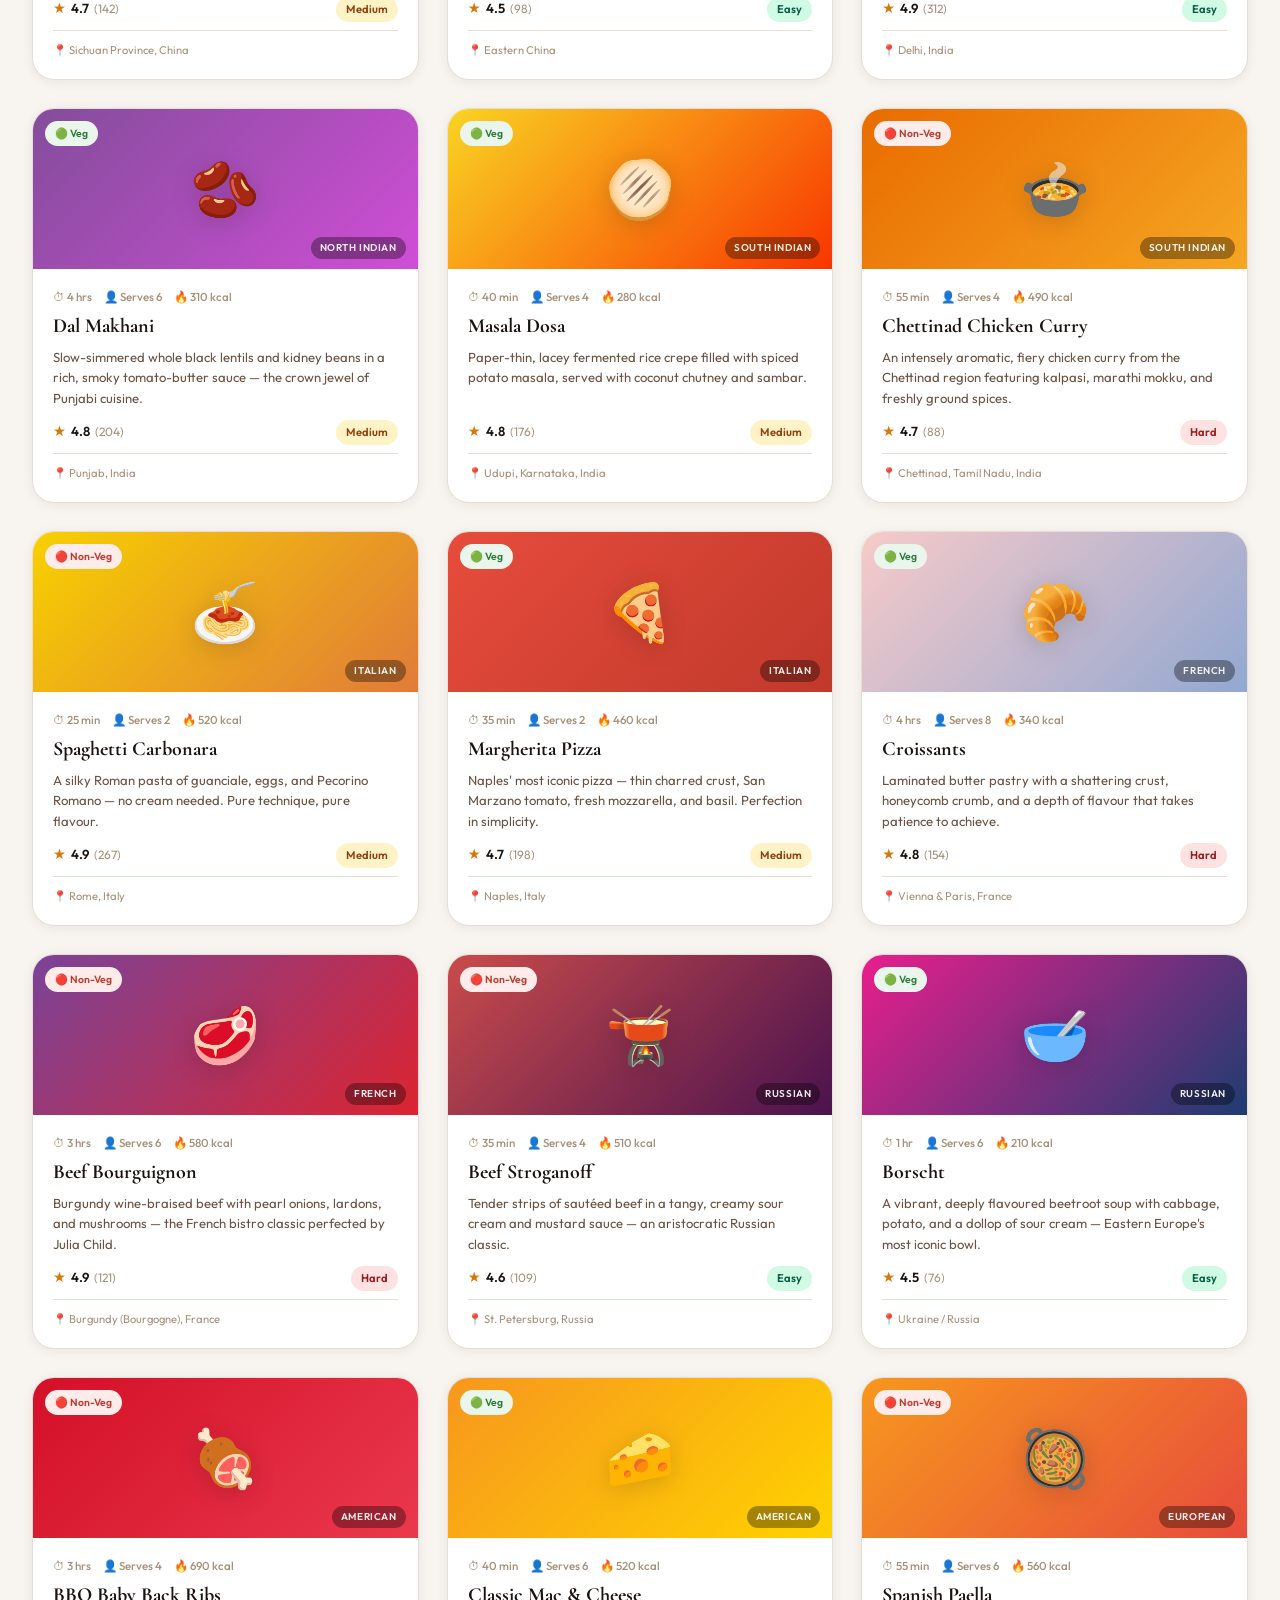
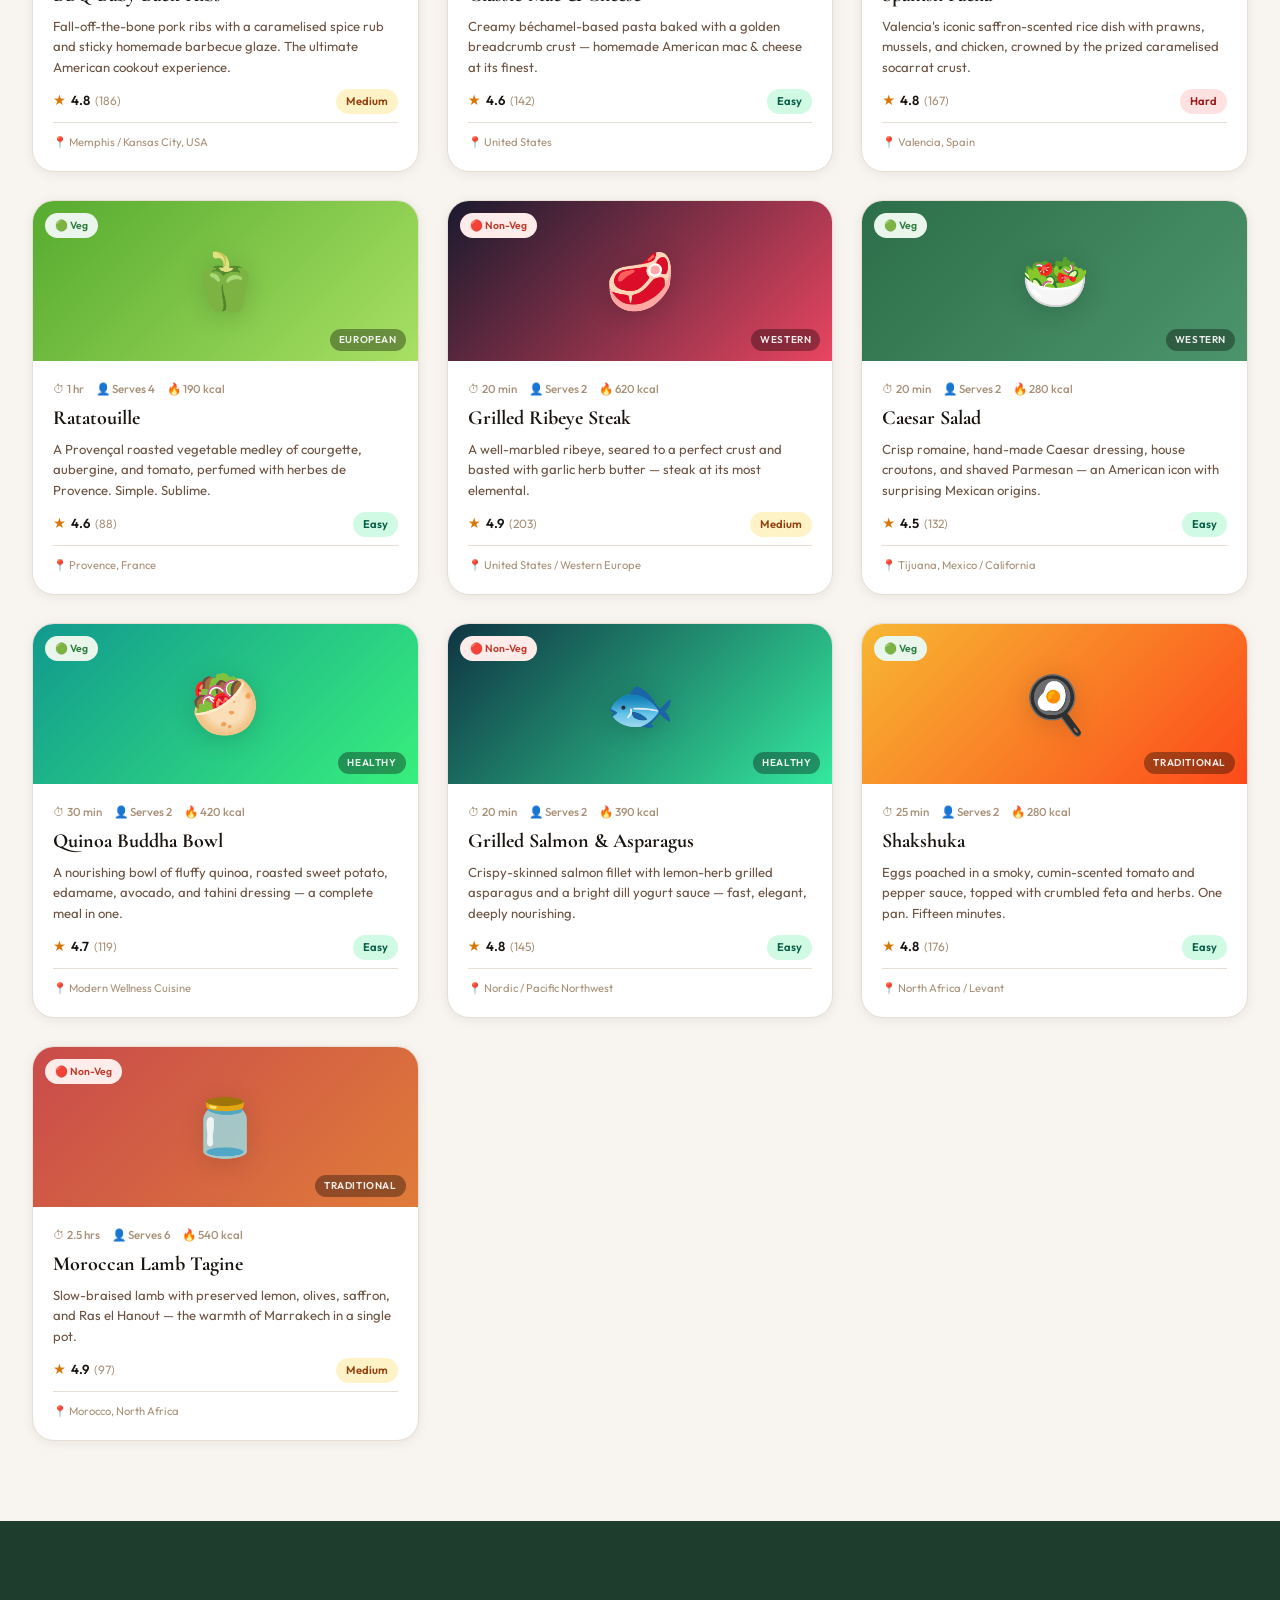
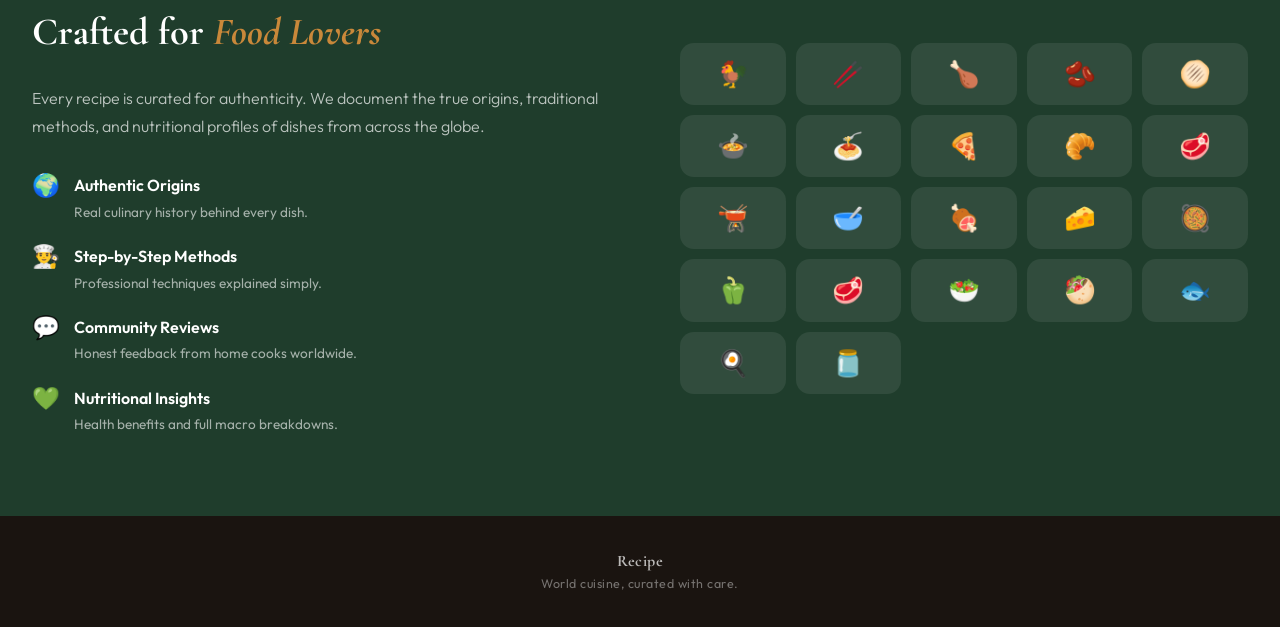
==== commit 36f7fa18: "updated with few lines" ====
--- a/index.html
+++ b/index.html
@@ -23,7 +23,7 @@
       </ul>
       <div class="nav-actions">
         <button class="btn-ghost" onclick="App.openRandom()">Surprise Me</button>
-        <button class="btn-primary" onclick="document.getElementById('discover').scrollIntoView({behavior:'smooth'})">Browse Recipes</button>
+        <button class="btn-primary" onclick="document.getElementById('discover').scrollIntoView({ behavior:'smooth' })">Browse Recipes</button>
       </div>
     </div>
   </nav>
@@ -35,7 +35,7 @@
       <h1>Discover the Art of<br><em>World Cuisine</em></h1>
       <p>Hand-curated recipes with authentic origins, step-by-step methods, nutritional benefits, and real community reviews.</p>
       <div class="hero-actions">
-        <button class="btn-hero-primary" onclick="document.getElementById('discover').scrollIntoView({behavior:'smooth'})">
+        <button class="btn-hero-primary" onclick="document.getElementById('discover').scrollIntoView({ behavior:'smooth' })">
           Explore Recipes <span>→</span>
         </button>
         <button class="btn-hero-ghost" onclick="App.openRandom()">Random Recipe</button>
@@ -57,15 +57,21 @@
   <section class="discover-section" id="discover">
     <div class="container">
 
+      <!-- Search -->
       <div class="search-wrapper">
         <div class="search-box">
           <span class="search-icon">🔍</span>
-          <input type="search" id="searchInput" placeholder="Search by name, ingredient, or cuisine…"
-            oninput="App.filterRecipes()" autocomplete="off">
+          <input
+            type="search"
+            id="searchInput"
+            placeholder="Search by name, ingredient, or cuisine…"
+            oninput="App.filterRecipes()"
+            autocomplete="off">
           <button class="search-clear" id="searchClear" onclick="App.clearSearch()" style="display:none">✕</button>
         </div>
       </div>
 
+      <!-- Filters -->
       <div class="filter-section">
         <div class="filter-row">
           <span class="filter-label">Diet</span>
@@ -78,22 +84,23 @@
         <div class="filter-row">
           <span class="filter-label">Cuisine</span>
           <div class="filter-chips" id="cuisineChips">
-            <button class="chip active" data-cuisine="all"         onclick="App.setCuisine(this)">🍽 All</button>
-            <button class="chip"        data-cuisine="Chinese"      onclick="App.setCuisine(this)">🇨🇳 Chinese</button>
-            <button class="chip"        data-cuisine="North Indian" onclick="App.setCuisine(this)">🇮🇳 North Indian</button>
-            <button class="chip"        data-cuisine="South Indian" onclick="App.setCuisine(this)">🌴 South Indian</button>
-            <button class="chip"        data-cuisine="Italian"      onclick="App.setCuisine(this)">🇮🇹 Italian</button>
-            <button class="chip"        data-cuisine="French"       onclick="App.setCuisine(this)">🇫🇷 French</button>
-            <button class="chip"        data-cuisine="Russian"      onclick="App.setCuisine(this)">🇷🇺 Russian</button>
-            <button class="chip"        data-cuisine="American"     onclick="App.setCuisine(this)">🇺🇸 American</button>
-            <button class="chip"        data-cuisine="European"     onclick="App.setCuisine(this)">🌍 European</button>
-            <button class="chip"        data-cuisine="Western"      onclick="App.setCuisine(this)">🍴 Western</button>
-            <button class="chip"        data-cuisine="Healthy"      onclick="App.setCuisine(this)">🥗 Healthy</button>
-            <button class="chip"        data-cuisine="Traditional"  onclick="App.setCuisine(this)">🏺 Traditional</button>
+            <button class="chip active" data-cuisine="all"          onclick="App.setCuisine(this)">🍽 All</button>
+            <button class="chip"        data-cuisine="Chinese"       onclick="App.setCuisine(this)">🇨🇳 Chinese</button>
+            <button class="chip"        data-cuisine="North Indian"  onclick="App.setCuisine(this)">🇮🇳 North Indian</button>
+            <button class="chip"        data-cuisine="South Indian"  onclick="App.setCuisine(this)">🌴 South Indian</button>
+            <button class="chip"        data-cuisine="Italian"       onclick="App.setCuisine(this)">🇮🇹 Italian</button>
+            <button class="chip"        data-cuisine="French"        onclick="App.setCuisine(this)">🇫🇷 French</button>
+            <button class="chip"        data-cuisine="Russian"       onclick="App.setCuisine(this)">🇷🇺 Russian</button>
+            <button class="chip"        data-cuisine="American"      onclick="App.setCuisine(this)">🇺🇸 American</button>
+            <button class="chip"        data-cuisine="European"      onclick="App.setCuisine(this)">🌍 European</button>
+            <button class="chip"        data-cuisine="Western"       onclick="App.setCuisine(this)">🍴 Western</button>
+            <button class="chip"        data-cuisine="Healthy"       onclick="App.setCuisine(this)">🥗 Healthy</button>
+            <button class="chip"        data-cuisine="Traditional"   onclick="App.setCuisine(this)">🏺 Traditional</button>
           </div>
         </div>
       </div>
 
+      <!-- Results bar -->
       <div class="results-bar">
         <span id="resultsCount">Showing 22 recipes</span>
         <div class="sort-row">
@@ -107,8 +114,10 @@
         </div>
       </div>
 
+      <!-- Grid -->
       <div class="recipe-grid" id="recipeGrid"></div>
 
+      <!-- Empty state -->
       <div class="no-results" id="noResults" style="display:none">
         <span>🔍</span>
         <h3>No recipes found</h3>
@@ -150,6 +159,7 @@
     </div>
   </div>
 
+  <!-- TOAST -->
   <div class="toast" id="toast" role="alert" aria-live="assertive"></div>
 
   <!-- Scripts: data must load first -->
--- a/styles.css
+++ b/styles.css
@@ -1,226 +1,452 @@
-/* ═══════════════════════════════════════════════════════════
-   Recipe · styles.css
-   Theme: Luxury Editorial · Forest Green + Amber + Warm White
-   ═══════════════════════════════════════════════════════════ */
-
-/* ── 1. TOKENS & RESET ──────────────────────────────────── */
+/* styles.css — Recipe App | Forest Green + Amber + Warm White */
+
 @import url('https://fonts.googleapis.com/css2?family=Cormorant+Garamond:ital,wght@0,400;0,600;0,700;1,400;1,600&family=Outfit:wght@300;400;500;600&display=swap');
 
 *, *::before, *::after { box-sizing: border-box; margin: 0; padding: 0; }
 
 :root {
-  /* palette */
-  --bg:          #f8f5f0;
-  --surface:     #ffffff;
-  --border:      #e6ddd4;
-  --text:        #1a1410;
-  --text-mid:    #6b5242;
-  --text-light:  #a89078;
-  --primary:     #1f3d2c;
-  --primary-lt:  #2e5c40;
-  --accent:      #c9883a;
-  --accent-lt:   #f5e6cf;
-  --veg:         #2a7a3b;
-  --veg-bg:      #eaf6ec;
-  --nonveg:      #c0392b;
-  --nonveg-bg:   #fdecea;
-  --red:         #dc2626;
-  --amber:       #d97706;
-  --success:     #16a34a;
-  --overlay:     rgba(10, 8, 5, 0.7);
-
-  /* typography */
-  --ff-head:  'Cormorant Garamond', Georgia, serif;
-  --ff-body:  'Outfit', system-ui, sans-serif;
-
-  /* spacing */
-  --radius-sm: 8px;
-  --radius:    14px;
-  --radius-lg: 22px;
-  --shadow-sm: 0 2px 12px rgba(30,16,8,.07);
-  --shadow:    0 8px 36px rgba(30,16,8,.11);
-  --shadow-lg: 0 24px 64px rgba(30,16,8,.18);
+  --bg:         #f8f5f0;
+  --surface:    #ffffff;
+  --border:     #e6ddd4;
+  --text:       #1a1410;
+  --text-mid:   #6b5242;
+  --text-light: #a89078;
+  --primary:    #1f3d2c;
+  --primary-lt: #2e5c40;
+  --accent:     #c9883a;
+  --accent-lt:  #f5e6cf;
+  --veg:        #2a7a3b;
+  --veg-bg:     #eaf6ec;
+  --nonveg:     #c0392b;
+  --nonveg-bg:  #fdecea;
+  --amber:      #d97706;
+  --success:    #16a34a;
+  --overlay:    rgba(10,8,5,.7);
+  --ff-head:    'Cormorant Garamond', Georgia, serif;
+  --ff-body:    'Outfit', system-ui, sans-serif;
+  --radius-sm:  8px;
+  --radius:     14px;
+  --radius-lg:  22px;
+  --shadow-sm:  0 2px 12px rgba(30,16,8,.07);
+  --shadow:     0 8px 36px rgba(30,16,8,.11);
+  --shadow-lg:  0 24px 64px rgba(30,16,8,.18);
 }
 
 html { scroll-behavior: smooth; font-size: 16px; }
-
-body {
-  background: var(--bg);
-  color: var(--text);
-  font-family: var(--ff-body);
-  font-weight: 400;
-  line-height: 1.65;
-  -webkit-font-smoothing: antialiased;
-}
-
-img { max-width: 100%; display: block; }
+body { background: var(--bg); color: var(--text); font-family: var(--ff-body); font-weight: 400; line-height: 1.65; -webkit-font-smoothing: antialiased; }
+img  { max-width: 100%; display: block; }
+a    { text-decoration: none; }
+ul   { list-style: none; }
 button { font-family: var(--ff-body); cursor: pointer; }
-a { text-decoration: none; }
-ul { list-style: none; }
-
-/* scrollbar */
-::-webkit-scrollbar { width: 6px; }
+
+::-webkit-scrollbar       { width: 6px; }
 ::-webkit-scrollbar-track { background: var(--bg); }
 ::-webkit-scrollbar-thumb { background: var(--border); border-radius: 6px; }
 ::-webkit-scrollbar-thumb:hover { background: var(--text-light); }
 
-/* ── 2. NAVBAR ──────────────────────────────────────────── */
+/* ── NAVBAR ── */
 .navbar {
   position: sticky; top: 0; z-index: 500;
   background: rgba(248,245,240,.88);
   backdrop-filter: blur(18px);
-  -webkit-backdrop-filter: blur(18px);
   border-bottom: 1px solid transparent;
   transition: border-color .3s, box-shadow .3s;
 }
-.navbar.scrolled {
-  border-color: var(--border);
-  box-shadow: var(--shadow-sm);
-}
+.navbar.scrolled { border-color: var(--border); box-shadow: var(--shadow-sm); }
 .nav-inner {
   max-width: 1320px; margin: 0 auto;
   display: flex; align-items: center; justify-content: space-between;
   padding: 0 32px; height: 70px;
 }
-.logo {
-  font-family: var(--ff-head);
-  font-size: 1.75rem; font-weight: 700;
-  color: var(--primary); letter-spacing: -.5px;
-}
+.logo { font-family: var(--ff-head); font-size: 1.75rem; font-weight: 700; color: var(--primary); letter-spacing: -.5px; }
 .logo em { color: var(--accent); font-style: italic; }
-.nav-links {
-  display: flex; gap: 36px;
-}
-.nav-links a {
-  font-size: .78rem; font-weight: 500;
-  letter-spacing: .1em; text-transform: uppercase;
-  color: var(--text-mid);
-  transition: color .2s;
-}
+.nav-links { display: flex; gap: 36px; }
+.nav-links a { font-size: .78rem; font-weight: 500; letter-spacing: .1em; text-transform: uppercase; color: var(--text-mid); transition: color .2s; }
 .nav-links a:hover { color: var(--primary); }
 .nav-actions { display: flex; gap: 12px; align-items: center; }
 
-/* ── 3. BUTTONS ─────────────────────────────────────────── */
+/* ── BUTTONS ── */
 .btn-primary {
   background: var(--primary); color: #fff;
-  border: none; border-radius: 50px;
-  padding: 10px 24px;
-  font-size: .82rem; font-weight: 500;
-  letter-spacing: .06em; text-transform: uppercase;
+  border: none; border-radius: 50px; padding: 10px 24px;
+  font-size: .82rem; font-weight: 500; letter-spacing: .06em; text-transform: uppercase;
   transition: background .2s, transform .15s, box-shadow .2s;
   box-shadow: 0 4px 18px rgba(31,61,44,.25);
 }
-.btn-primary:hover {
-  background: var(--primary-lt);
-  transform: translateY(-2px);
-  box-shadow: 0 8px 24px rgba(31,61,44,.30);
-}
+.btn-primary:hover { background: var(--primary-lt); transform: translateY(-2px); box-shadow: 0 8px 24px rgba(31,61,44,.3); }
+
 .btn-ghost {
   background: transparent; color: var(--text-mid);
-  border: 1.5px solid var(--border); border-radius: 50px;
-  padding: 9px 22px;
-  font-size: .82rem; font-weight: 500;
+  border: 1.5px solid var(--border); border-radius: 50px; padding: 9px 22px;
+  font-size: .82rem; font-weight: 500; letter-spacing: .06em; text-transform: uppercase;
+  transition: all .2s;
+}
+.btn-ghost:hover { border-color: var(--primary); color: var(--primary); }
+
+/* ── HERO ── */
+.hero {
+  min-height: 92vh; display: grid; grid-template-columns: 1fr 1fr;
+  align-items: center; gap: 48px;
+  max-width: 1320px; margin: 0 auto; padding: 80px 32px 60px;
+}
+.hero-eyebrow {
+  display: inline-block; background: var(--accent-lt); color: var(--accent);
+  font-size: .72rem; font-weight: 600; letter-spacing: .14em; text-transform: uppercase;
+  padding: 6px 16px; border-radius: 50px; margin-bottom: 20px;
+}
+.hero-content h1 {
+  font-family: var(--ff-head); font-size: clamp(2.8rem,4.5vw,4.5rem);
+  font-weight: 700; line-height: 1.08; margin-bottom: 18px;
+}
+.hero-content h1 em { color: var(--accent); font-style: italic; }
+.hero-content > p { font-size: 1.05rem; color: var(--text-mid); font-weight: 300; max-width: 460px; margin-bottom: 32px; line-height: 1.75; }
+
+.hero-actions { display: flex; gap: 16px; flex-wrap: wrap; margin-bottom: 40px; }
+.btn-hero-primary {
+  background: var(--primary); color: #fff;
+  border: none; border-radius: 50px; padding: 14px 32px;
+  font-size: .9rem; font-weight: 600; letter-spacing: .04em;
+  transition: background .2s, transform .15s; box-shadow: 0 6px 24px rgba(31,61,44,.3);
+}
+.btn-hero-primary:hover { background: var(--primary-lt); transform: translateY(-2px); }
+.btn-hero-ghost {
+  background: transparent; color: var(--text);
+  border: 2px solid var(--border); border-radius: 50px; padding: 14px 32px;
+  font-size: .9rem; font-weight: 500; transition: all .2s;
+}
+.btn-hero-ghost:hover { border-color: var(--primary); color: var(--primary); }
+
+.hero-stats { display: flex; align-items: center; gap: 24px; }
+.hstat { display: flex; flex-direction: column; }
+.hstat-n { font-family: var(--ff-head); font-size: 1.8rem; font-weight: 700; color: var(--primary); line-height: 1; }
+.hstat-l { font-size: .7rem; font-weight: 500; letter-spacing: .1em; text-transform: uppercase; color: var(--text-light); margin-top: 2px; }
+.hstat-div { width: 1px; height: 36px; background: var(--border); }
+
+/* ── HERO GRID ── */
+.hero-visual { display: flex; align-items: center; justify-content: center; }
+.hero-grid { display: grid; grid-template-columns: repeat(3,1fr); gap: 14px; width: 100%; max-width: 480px; }
+.hgrid-card {
+  border-radius: var(--radius-lg); padding: 24px 16px 20px;
+  display: flex; flex-direction: column; align-items: center; gap: 8px;
+  cursor: pointer; transition: transform .25s, box-shadow .25s;
+  box-shadow: var(--shadow-sm);
+}
+.hgrid-card:hover { transform: translateY(-6px) scale(1.04); box-shadow: var(--shadow-lg); }
+.hgrid-emoji { font-size: 2.2rem; }
+.hgrid-name  { font-size: .68rem; font-weight: 600; color: rgba(255,255,255,.9); text-align: center; letter-spacing: .04em; }
+
+/* ── DISCOVER SECTION ── */
+.discover-section { padding: 80px 0; }
+.container { max-width: 1320px; margin: 0 auto; padding: 0 32px; }
+
+/* Search */
+.search-wrapper { margin-bottom: 28px; }
+.search-box {
+  display: flex; align-items: center; gap: 12px;
+  background: var(--surface); border: 1.5px solid var(--border); border-radius: 50px;
+  padding: 0 20px; max-width: 560px; margin: 0 auto;
+  transition: border-color .2s, box-shadow .2s;
+}
+.search-box:focus-within { border-color: var(--primary); box-shadow: 0 0 0 3px rgba(31,61,44,.1); }
+.search-box input {
+  flex: 1; border: none; background: transparent; padding: 14px 0;
+  font-size: .92rem; font-family: var(--ff-body); color: var(--text); outline: none;
+}
+.search-clear { background: none; border: none; font-size: 1rem; color: var(--text-light); display: flex; align-items: center; }
+.search-clear:hover { color: var(--text); }
+
+/* Filters */
+.filter-section { display: flex; flex-direction: column; gap: 14px; margin-bottom: 28px; }
+.filter-row { display: flex; align-items: center; gap: 14px; flex-wrap: wrap; }
+.filter-label { font-size: .72rem; font-weight: 600; letter-spacing: .1em; text-transform: uppercase; color: var(--text-light); min-width: 52px; }
+.filter-chips { display: flex; flex-wrap: wrap; gap: 8px; }
+.chip {
+  background: var(--surface); border: 1.5px solid var(--border); border-radius: 50px;
+  padding: 6px 16px; font-size: .8rem; font-weight: 500; color: var(--text-mid);
+  cursor: pointer; transition: all .18s;
+}
+.chip:hover  { border-color: var(--primary); color: var(--primary); }
+.chip.active { background: var(--primary); border-color: var(--primary); color: #fff; }
+.veg-chip.active    { background: var(--veg);   border-color: var(--veg); }
+.nonveg-chip.active { background: var(--nonveg); border-color: var(--nonveg); }
+
+/* Results bar */
+.results-bar { display: flex; align-items: center; justify-content: space-between; margin-bottom: 24px; }
+.results-bar span { font-size: .82rem; color: var(--text-light); }
+.sort-row { display: flex; align-items: center; gap: 8px; font-size: .82rem; color: var(--text-mid); }
+.sort-row select {
+  border: 1.5px solid var(--border); border-radius: 8px; padding: 6px 10px;
+  font-size: .82rem; font-family: var(--ff-body); color: var(--text); background: var(--surface); cursor: pointer;
+}
+
+/* ── RECIPE GRID ── */
+.recipe-grid { display: grid; grid-template-columns: repeat(auto-fill,minmax(300px,1fr)); gap: 28px; }
+
+/* ── RECIPE CARD ── */
+.recipe-card {
+  background: var(--surface); border-radius: var(--radius-lg); overflow: hidden;
+  box-shadow: var(--shadow-sm); cursor: pointer; display: flex; flex-direction: column;
+  transition: transform .28s cubic-bezier(.25,.46,.45,.94), box-shadow .28s;
+  border: 1px solid var(--border); outline: none;
+}
+.recipe-card:hover { transform: translateY(-8px); box-shadow: var(--shadow-lg); }
+.card-thumb {
+  height: 160px; display: flex; align-items: center; justify-content: center;
+  position: relative; overflow: hidden;
+}
+.card-emoji { font-size: 3.5rem; filter: drop-shadow(0 4px 12px rgba(0,0,0,.15)); }
+.diet-badge {
+  position: absolute; top: 12px; left: 12px;
+  font-size: .65rem; font-weight: 600; padding: 4px 10px; border-radius: 50px;
+}
+.diet-badge.veg    { background: var(--veg-bg);    color: var(--veg); }
+.diet-badge.nonveg { background: var(--nonveg-bg); color: var(--nonveg); }
+.diet-badge.large  { font-size: .72rem; padding: 5px 14px; }
+.card-cuisine {
+  position: absolute; bottom: 10px; right: 12px;
+  background: rgba(0,0,0,.35); color: rgba(255,255,255,.9);
+  font-size: .62rem; font-weight: 600; padding: 3px 9px; border-radius: 50px;
   letter-spacing: .06em; text-transform: uppercase;
-  transition: all .2s;
-}
-.btn-ghost:hover { border-color: var(--primary); color: var(--primary); }
-
-/* ── 4. HERO ────────────────────────────────────────────── */
-.hero {
-  min-height: 92vh;
-  display: grid;
-  grid-template-columns: 1fr 1fr;
-  align-items: center;
-  gap: 48px;
-  max-width: 1320px; margin: 0 auto;
-  padding: 80px 32px 60px;
-}
-.hero-eyebrow {
-  display: inline-block;
-  background: var(--accent-lt); color: var(--accent);
-  font-size: .72rem; font-weight: 600;
-  letter-spacing: .14em; text-transform: uppercase;
-  padding: 6px 16px; border-radius: 50px;
-  margin-bottom: 20px;
-}
-.hero-content h1 {
-  font-family: var(--ff-head);
-  font-size: clamp(2.8rem, 4.5vw, 4.5rem);
-  font-weight: 700; line-height: 1.08;
-  color: var(--text);
-  margin-bottom: 18px;
-}
-.hero-content h1 em { color: var(--accent); font-style: italic; }
-.hero-content > p {
-  font-size: 1.05rem; color: var(--text-mid);
-  font-weight: 300; max-width: 460px;
-  margin-bottom: 32px; line-height: 1.75;
-}
-
-/* ── 9. RECIPE GRID ─────────────────────────────────────── */
-.recipe-grid {
-  display: grid;
-  grid-template-columns: repeat(auto-fill, minmax(300px, 1fr));
-  gap: 28px;
-}
-
-/* ── 10. RECIPE CARD ────────────────────────────────────── */
-.recipe-card {
-  background: var(--surface);
-  border-radius: var(--radius-lg);
-  overflow: hidden;
-  box-shadow: var(--shadow-sm);
-  cursor: pointer;
-  display: flex; flex-direction: column;
-  transition: transform .28s cubic-bezier(.25,.46,.45,.94), box-shadow .28s;
-  border: 1px solid var(--border);
-  outline: none;
-}
-.recipe-card:hover {
-  transform: translateY(-8px);
+}
+.card-content { padding: 18px 20px 20px; flex: 1; display: flex; flex-direction: column; gap: 8px; }
+.card-meta { display: flex; gap: 12px; font-size: .72rem; color: var(--text-light); font-weight: 500; }
+.recipe-card h3 { font-family: var(--ff-head); font-size: 1.25rem; font-weight: 700; color: var(--text); line-height: 1.25; }
+.card-desc { font-size: .82rem; color: var(--text-mid); line-height: 1.55; flex: 1; }
+.card-footer { display: flex; align-items: center; justify-content: space-between; margin-top: 4px; }
+.card-rating { display: flex; align-items: center; gap: 5px; font-size: .82rem; font-weight: 600; color: var(--text); }
+.stars { color: var(--amber); font-size: .9rem; }
+.rating-count { color: var(--text-light); font-weight: 400; font-size: .75rem; }
+.card-diff { font-size: .7rem; font-weight: 600; padding: 3px 10px; border-radius: 50px; }
+.diff-easy   { background: #d1fae5; color: #065f46; }
+.diff-medium { background: #fef3c7; color: #92400e; }
+.diff-hard   { background: #fee2e2; color: #991b1b; }
+.card-origin { font-size: .7rem; color: var(--text-light); border-top: 1px solid var(--border); padding-top: 10px; }
+
+/* No results */
+.no-results {
+  display: flex; flex-direction: column; align-items: center; gap: 12px;
+  padding: 80px 20px; text-align: center; color: var(--text-mid);
+}
+.no-results span { font-size: 3rem; }
+.no-results h3 { font-family: var(--ff-head); font-size: 1.6rem; }
+
+/* ── ABOUT STRIP ── */
+.about-strip { background: var(--primary); padding: 80px 0; }
+.about-inner { display: grid; grid-template-columns: 1fr 1fr; gap: 80px; align-items: center; }
+.about-text h2 { font-family: var(--ff-head); font-size: clamp(2rem,3vw,3rem); font-weight: 700; color: #fff; margin-bottom: 20px; }
+.about-text h2 em { color: var(--accent); font-style: italic; }
+.about-text > p { color: rgba(255,255,255,.7); font-weight: 300; line-height: 1.75; margin-bottom: 32px; }
+.about-points { display: flex; flex-direction: column; gap: 20px; }
+.ap { display: flex; gap: 14px; align-items: flex-start; }
+.ap > span { font-size: 1.4rem; line-height: 1; margin-top: 2px; }
+.ap strong { display: block; color: #fff; font-weight: 600; margin-bottom: 2px; }
+.ap p { color: rgba(255,255,255,.6); font-size: .85rem; }
+.emoji-mosaic { display: grid; grid-template-columns: repeat(5,1fr); gap: 10px; }
+.mosaic-item { font-size: 1.6rem; text-align: center; cursor: pointer; padding: 10px; border-radius: var(--radius); background: rgba(255,255,255,.08); transition: transform .2s, background .2s; }
+.mosaic-item:hover { transform: scale(1.15); background: rgba(255,255,255,.15); }
+
+/* ── FOOTER ── */
+footer { background: var(--text); color: rgba(255,255,255,.4); padding: 32px; text-align: center; font-size: .78rem; letter-spacing: .04em; }
+footer strong { color: rgba(255,255,255,.7); font-family: var(--ff-head); font-size: 1rem; }
+
+/* ── MODAL ── */
+.overlay {
+  position: fixed; inset: 0; z-index: 1000;
+  background: var(--overlay); display: flex; align-items: center; justify-content: center;
+  opacity: 0; pointer-events: none; transition: opacity .3s;
+}
+.overlay.open { opacity: 1; pointer-events: all; }
+.modal {
+  background: var(--bg); border-radius: var(--radius-lg);
+  width: min(700px,95vw); max-height: 90vh; overflow-y: auto;
   box-shadow: var(--shadow-lg);
-}
-.recipe-card h3 {
-  font-family: var(--ff-head);
-  font-size: 1.25rem; font-weight: 700;
-  color: var(--text); margin-bottom: 8px;
-  line-height: 1.25;
-}
-
-/* ── 14. REVIEWS ────────────────────────────────────────── */
+  transform: scale(.96) translateY(16px); transition: transform .3s;
+}
+.overlay.open .modal { transform: scale(1) translateY(0); }
+
+.modal-hero { height: 200px; display: flex; align-items: center; justify-content: center; position: relative; border-radius: var(--radius-lg) var(--radius-lg) 0 0; overflow: hidden; }
+.modal-emoji { font-size: 5rem; filter: drop-shadow(0 8px 20px rgba(0,0,0,.2)); }
+.modal-close {
+  position: absolute; top: 16px; right: 16px;
+  background: rgba(0,0,0,.3); color: #fff;
+  border: none; border-radius: 50%; width: 36px; height: 36px;
+  font-size: 1rem; display: flex; align-items: center; justify-content: center;
+  transition: background .2s;
+}
+.modal-close:hover { background: rgba(0,0,0,.55); }
+
+.modal-header { padding: 24px 28px 0; }
+.modal-title-row { display: flex; align-items: center; gap: 14px; flex-wrap: wrap; margin-bottom: 16px; }
+.modal-title-row h2 { font-family: var(--ff-head); font-size: 2rem; font-weight: 700; color: var(--text); }
+.modal-chips { display: flex; flex-wrap: wrap; gap: 8px; margin-bottom: 20px; }
+.mchip {
+  background: var(--bg); border: 1px solid var(--border);
+  border-radius: 50px; padding: 5px 12px; font-size: .75rem; font-weight: 500; color: var(--text-mid);
+}
+.mchip.red   { background: #fee2e2; color: #991b1b; border-color: #fee2e2; }
+.mchip.green { background: var(--veg-bg); color: var(--veg); border-color: var(--veg-bg); }
+.mchip.amber { background: #fef3c7; color: #92400e; border-color: #fef3c7; }
+
+/* ── TABS ── */
+.modal-tabs { display: flex; gap: 4px; padding: 0 28px; overflow-x: auto; border-bottom: 1px solid var(--border); }
+.tab-btn {
+  background: none; border: none; padding: 12px 16px;
+  font-size: .82rem; font-weight: 500; color: var(--text-light);
+  border-bottom: 2px solid transparent; white-space: nowrap;
+  transition: color .2s, border-color .2s;
+}
+.tab-btn:hover  { color: var(--primary); }
+.tab-btn.active { color: var(--primary); border-color: var(--primary); font-weight: 600; }
+.tab-badge {
+  display: inline-flex; align-items: center; justify-content: center;
+  background: var(--primary); color: #fff;
+  border-radius: 50px; min-width: 18px; height: 18px; font-size: .65rem; font-weight: 700;
+  padding: 0 5px; margin-left: 4px; vertical-align: middle;
+}
+
+.modal-content { padding: 24px 28px 32px; }
+.tab-desc  { font-size: .95rem; color: var(--text-mid); line-height: 1.7; margin-bottom: 24px; }
+.tab-intro { font-size: .88rem; color: var(--text-mid); margin-bottom: 20px; }
+
+/* Nutrition grid */
+.nutrition-grid { display: grid; grid-template-columns: repeat(4,1fr); gap: 12px; margin-bottom: 24px; }
+.ncard { background: var(--surface); border: 1px solid var(--border); border-radius: var(--radius); padding: 16px; text-align: center; }
+.nval  { display: block; font-family: var(--ff-head); font-size: 1.4rem; font-weight: 700; color: var(--primary); }
+.nlabel{ display: block; font-size: .7rem; font-weight: 500; letter-spacing: .06em; text-transform: uppercase; color: var(--text-light); margin-top: 2px; }
+
+/* Origin block */
+.origin-block { background: var(--surface); border: 1px solid var(--border); border-radius: var(--radius); padding: 20px; }
+.origin-block h4 { font-family: var(--ff-head); font-size: 1.1rem; margin-bottom: 8px; color: var(--text); }
+.origin-name { font-size: .78rem; font-weight: 600; color: var(--accent); letter-spacing: .06em; margin-bottom: 10px; }
+.origin-block p { font-size: .88rem; color: var(--text-mid); line-height: 1.7; }
+
+/* Ingredients */
+.ingredients-list { list-style: none; display: flex; flex-direction: column; gap: 8px; }
+.ing-item { display: flex; align-items: center; gap: 12px; background: var(--surface); border: 1px solid var(--border); border-radius: var(--radius-sm); padding: 12px 16px; }
+.ing-num  { min-width: 24px; height: 24px; background: var(--primary); color: #fff; border-radius: 50%; font-size: .72rem; font-weight: 700; display: flex; align-items: center; justify-content: center; flex-shrink: 0; }
+.ing-text { flex: 1; font-size: .9rem; color: var(--text); }
+.ing-check { margin-left: auto; font-size: 1.1rem; cursor: pointer; color: var(--text-light); transition: color .2s; }
+.ing-check:hover  { color: var(--veg); }
+.ing-check.checked { color: var(--veg); }
+.ing-check.checked::before { content: '●'; }
+
+/* Steps */
+.steps-list { list-style: none; display: flex; flex-direction: column; gap: 12px; }
+.step-item { display: flex; gap: 16px; align-items: flex-start; }
+.step-num  { min-width: 32px; height: 32px; background: var(--primary); color: #fff; border-radius: 50%; font-size: .78rem; font-weight: 700; display: flex; align-items: center; justify-content: center; flex-shrink: 0; margin-top: 2px; }
+.step-text { font-size: .9rem; color: var(--text-mid); line-height: 1.65; }
+
+/* Benefits */
+.benefits-grid { display: grid; grid-template-columns: repeat(2,1fr); gap: 12px; margin-bottom: 20px; }
+.benefit-card { background: var(--surface); border: 1px solid var(--border); border-radius: var(--radius); padding: 16px; display: flex; gap: 12px; align-items: flex-start; font-size: .88rem; color: var(--text-mid); line-height: 1.5; }
+.benefit-icon { font-size: 1.3rem; flex-shrink: 0; }
+
+/* ── REVIEWS ── */
 .reviews-wrap { display: flex; flex-direction: column; gap: 32px; }
-
-.review-form {
-  background: var(--surface);
-  border: 1px solid var(--border);
-  border-radius: var(--radius-lg);
-  padding: 28px;
-}
-
-.rev-title {
-  font-family: var(--ff-head);
-  font-size: 1.5rem; font-weight: 700;
-  margin-bottom: 22px; color: var(--text);
-}
-
-/* Review item */
-.review-item {
-  background: var(--surface); border: 1px solid var(--border);
-  border-radius: var(--radius); padding: 20px;
-  transition: border-color .18s;
-}
+.review-form { background: var(--surface); border: 1px solid var(--border); border-radius: var(--radius-lg); padding: 28px; }
+.rev-title { font-family: var(--ff-head); font-size: 1.5rem; font-weight: 700; margin-bottom: 22px; color: var(--text); }
+.form-row.two-col { display: grid; grid-template-columns: 1fr 1fr; gap: 14px; }
+.form-group { display: flex; flex-direction: column; gap: 6px; margin-bottom: 16px; }
+.form-group label { font-size: .78rem; font-weight: 600; letter-spacing: .04em; text-transform: uppercase; color: var(--text-mid); }
+.form-group input,
+.form-group textarea,
+.form-group select {
+  background: var(--bg); border: 1.5px solid var(--border); border-radius: var(--radius-sm);
+  padding: 10px 14px; font-size: .9rem; font-family: var(--ff-body); color: var(--text); outline: none;
+  transition: border-color .2s;
+}
+.form-group input:focus,
+.form-group textarea:focus,
+.form-group select:focus { border-color: var(--primary); }
+.form-group textarea { resize: vertical; }
+.req { color: var(--nonveg); }
+.char-count { font-size: .72rem; color: var(--text-light); text-align: right; margin-top: 2px; }
+
+.star-picker { display: flex; align-items: center; gap: 4px; font-size: 1.6rem; margin-bottom: 4px; }
+.star-input { cursor: pointer; color: var(--text-light); transition: color .15s, transform .1s; }
+.star-input:hover { transform: scale(1.15); }
+
+.rec-option {
+  background: var(--bg); border: 1.5px solid var(--border); border-radius: 50px;
+  padding: 7px 18px; font-size: .82rem; font-weight: 500; cursor: pointer;
+  color: var(--text-mid); transition: all .18s;
+}
+.rec-option:hover      { border-color: var(--primary); color: var(--primary); }
+.rec-option.rec-selected { background: var(--primary); border-color: var(--primary); color: #fff; }
+
+.btn-submit-review {
+  width: 100%; background: var(--primary); color: #fff;
+  border: none; border-radius: var(--radius); padding: 14px;
+  font-size: .9rem; font-weight: 600; letter-spacing: .04em;
+  transition: background .2s, transform .15s;
+  box-shadow: 0 4px 18px rgba(31,61,44,.25);
+}
+.btn-submit-review:hover { background: var(--primary-lt); transform: translateY(-2px); }
+
+/* Review summary */
+.review-summary { display: flex; gap: 24px; align-items: flex-start; background: var(--surface); border: 1px solid var(--border); border-radius: var(--radius); padding: 20px; }
+.rev-avg { display: flex; flex-direction: column; align-items: center; gap: 4px; min-width: 90px; }
+.avg-num  { font-family: var(--ff-head); font-size: 2.8rem; font-weight: 700; color: var(--primary); line-height: 1; }
+.avg-stars { color: var(--amber); font-size: .95rem; letter-spacing: 2px; }
+.avg-count { font-size: .72rem; color: var(--text-light); font-weight: 500; }
+.rev-dist { flex: 1; display: flex; flex-direction: column; gap: 6px; }
+.dist-row { display: flex; align-items: center; gap: 8px; font-size: .78rem; color: var(--text-mid); }
+.dist-bar { flex: 1; height: 6px; background: var(--border); border-radius: 3px; overflow: hidden; }
+.dist-fill { height: 100%; background: var(--amber); border-radius: 3px; transition: width .4s; }
+
+/* Review divider */
+.rev-divider { display: flex; align-items: center; gap: 12px; font-size: .72rem; font-weight: 600; letter-spacing: .1em; text-transform: uppercase; color: var(--text-light); }
+.rev-divider::before, .rev-divider::after { content: ''; flex: 1; height: 1px; background: var(--border); }
+
+/* Review list */
+.review-list { display: flex; flex-direction: column; gap: 14px; }
+.review-item { background: var(--surface); border: 1px solid var(--border); border-radius: var(--radius); padding: 20px; transition: border-color .18s; }
 .review-item:hover { border-color: var(--primary); }
-
-/* ── 16. FOOTER ─────────────────────────────────────────── */
-footer {
-  background: var(--text); color: rgba(255,255,255,.4);
-  padding: 32px; text-align: center;
-  font-size: .78rem; letter-spacing: .04em;
-}
-footer strong { color: rgba(255,255,255,.7); font-family: var(--ff-head); font-size: 1rem; }
-
-/* ── 17. RESPONSIVE ─────────────────────────────────────── */
+.rev-header { display: flex; align-items: center; gap: 12px; margin-bottom: 12px; }
+.rev-avatar { width: 40px; height: 40px; background: var(--primary); color: #fff; border-radius: 50%; font-family: var(--ff-head); font-size: 1.1rem; font-weight: 700; display: flex; align-items: center; justify-content: center; flex-shrink: 0; }
+.rev-meta   { flex: 1; display: flex; flex-direction: column; gap: 2px; }
+.rev-name   { font-weight: 600; font-size: .9rem; color: var(--text); }
+.rev-date   { font-size: .72rem; color: var(--text-light); }
+.rev-stars  { color: var(--amber); font-size: .9rem; letter-spacing: 1px; }
+.rev-item-title { font-family: var(--ff-head); font-size: 1rem; color: var(--text); margin-bottom: 8px; font-style: italic; }
+.rev-text  { font-size: .88rem; color: var(--text-mid); line-height: 1.65; margin-bottom: 12px; }
+.rev-footer{ display: flex; flex-wrap: wrap; gap: 8px; }
+.rev-made, .rev-diff { font-size: .72rem; font-weight: 500; background: var(--bg); border: 1px solid var(--border); border-radius: 50px; padding: 3px 10px; color: var(--text-mid); }
+
+.no-reviews { text-align: center; padding: 32px; color: var(--text-light); }
+.no-reviews span { font-size: 2rem; display: block; margin-bottom: 8px; }
+
+/* Stars display */
+.s-full  { color: var(--amber); }
+.s-empty { color: var(--border); }
+
+/* ── TOAST ── */
+.toast {
+  position: fixed; bottom: 32px; left: 50%; transform: translateX(-50%) translateY(12px);
+  background: var(--text); color: #fff;
+  padding: 12px 24px; border-radius: 50px; font-size: .88rem; font-weight: 500;
+  opacity: 0; pointer-events: none; transition: opacity .3s, transform .3s; z-index: 2000;
+  box-shadow: var(--shadow);
+}
+.toast.show { opacity: 1; transform: translateX(-50%) translateY(0); }
+.toast.success { background: var(--success); }
+.toast.error   { background: #dc2626; }
+
+/* ── RESPONSIVE ── */
 @media (max-width: 1024px) {
-  .hero { grid-template-columns: 1fr; padding: 60px 24px 40px; }
-  .recipe-grid { grid-template-columns: repeat(auto-fill, minmax(250px, 1fr)); }
-}
+  .hero, .about-inner { grid-template-columns: 1fr; padding: 60px 24px 40px; }
+  .hero-visual { display: none; }
+  .recipe-grid { grid-template-columns: repeat(auto-fill,minmax(250px,1fr)); }
+  .nutrition-grid { grid-template-columns: repeat(2,1fr); }
+  .form-row.two-col { grid-template-columns: 1fr; }
+}
+
+@media (max-width: 640px) {
+  .nav-links, .nav-actions .btn-ghost { display: none; }
+  .nav-inner { padding: 0 16px; }
+  .container { padding: 0 16px; }
+  .modal-tabs { gap: 0; }
+  .tab-btn { padding: 10px 10px; font-size: .75rem; }
+  .benefits-grid { grid-template-columns: 1fr; }
+  .review-summary { flex-direction: column; }
+}
